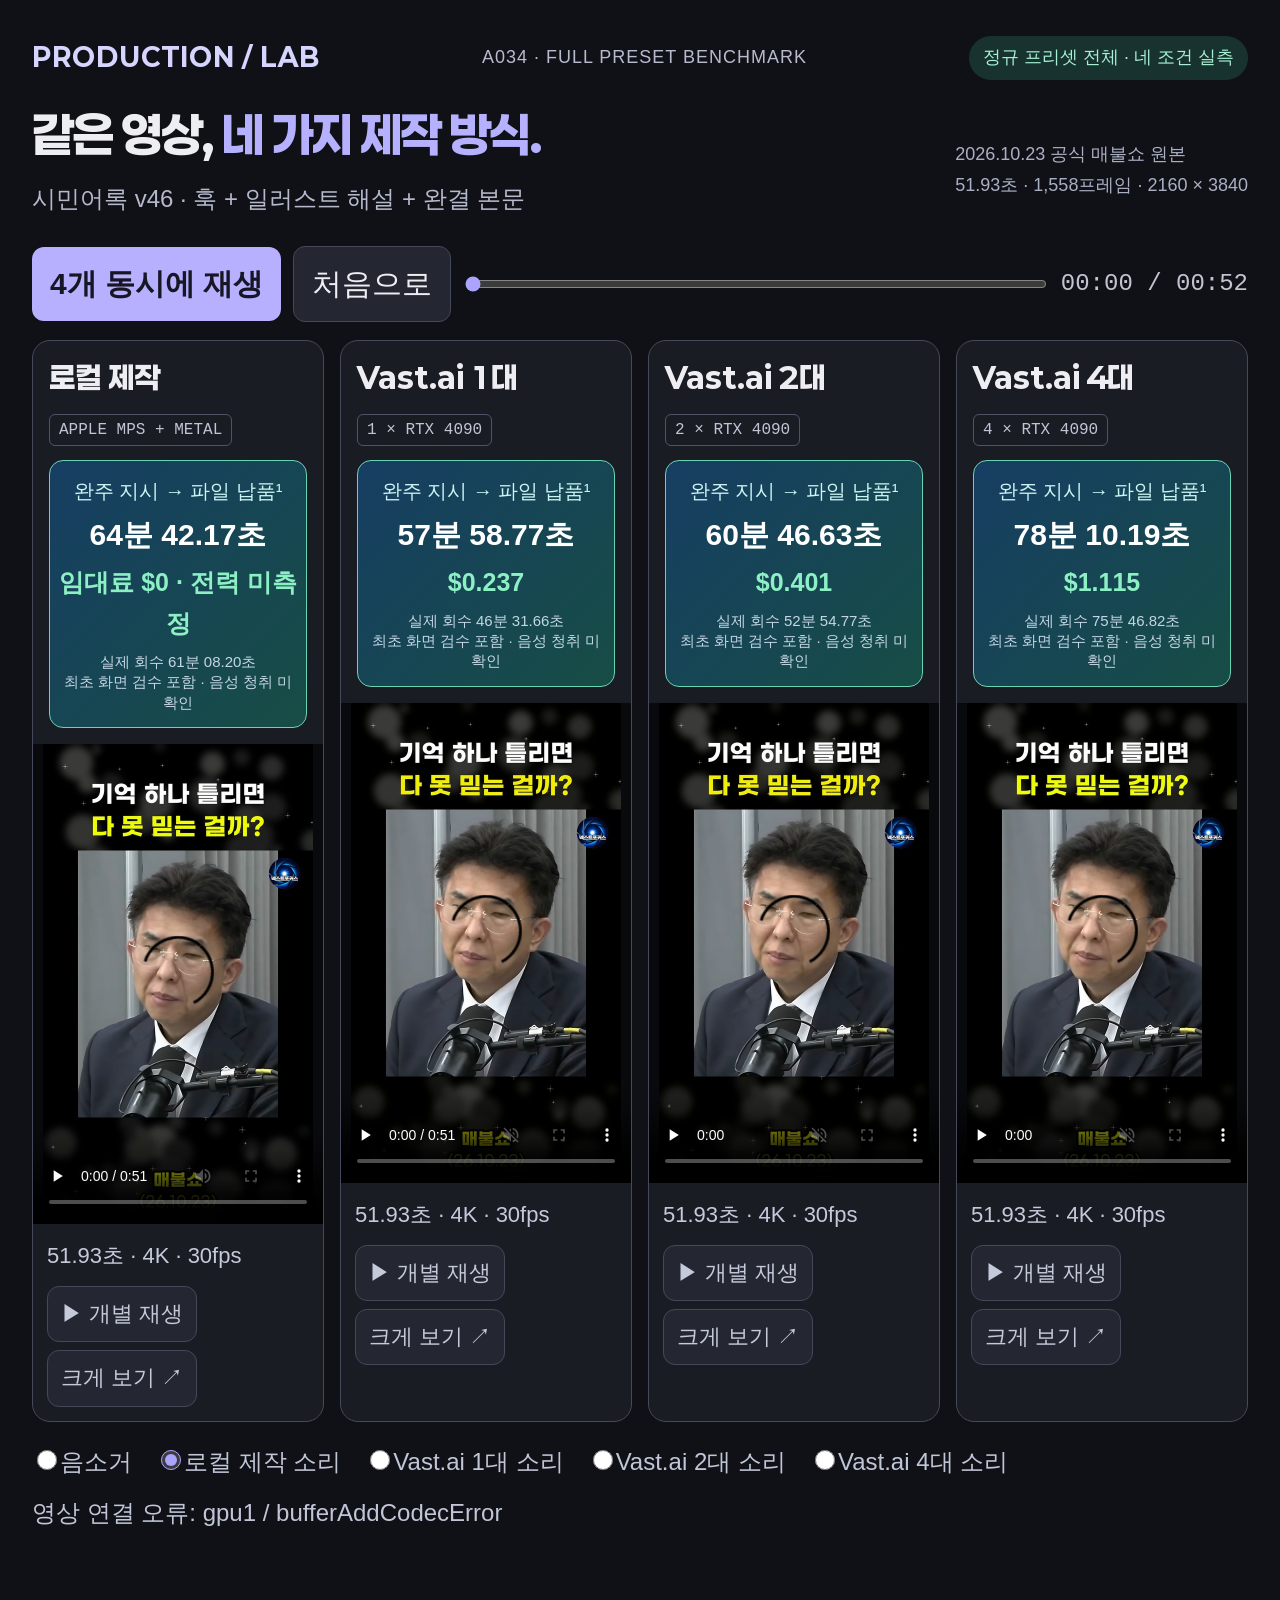
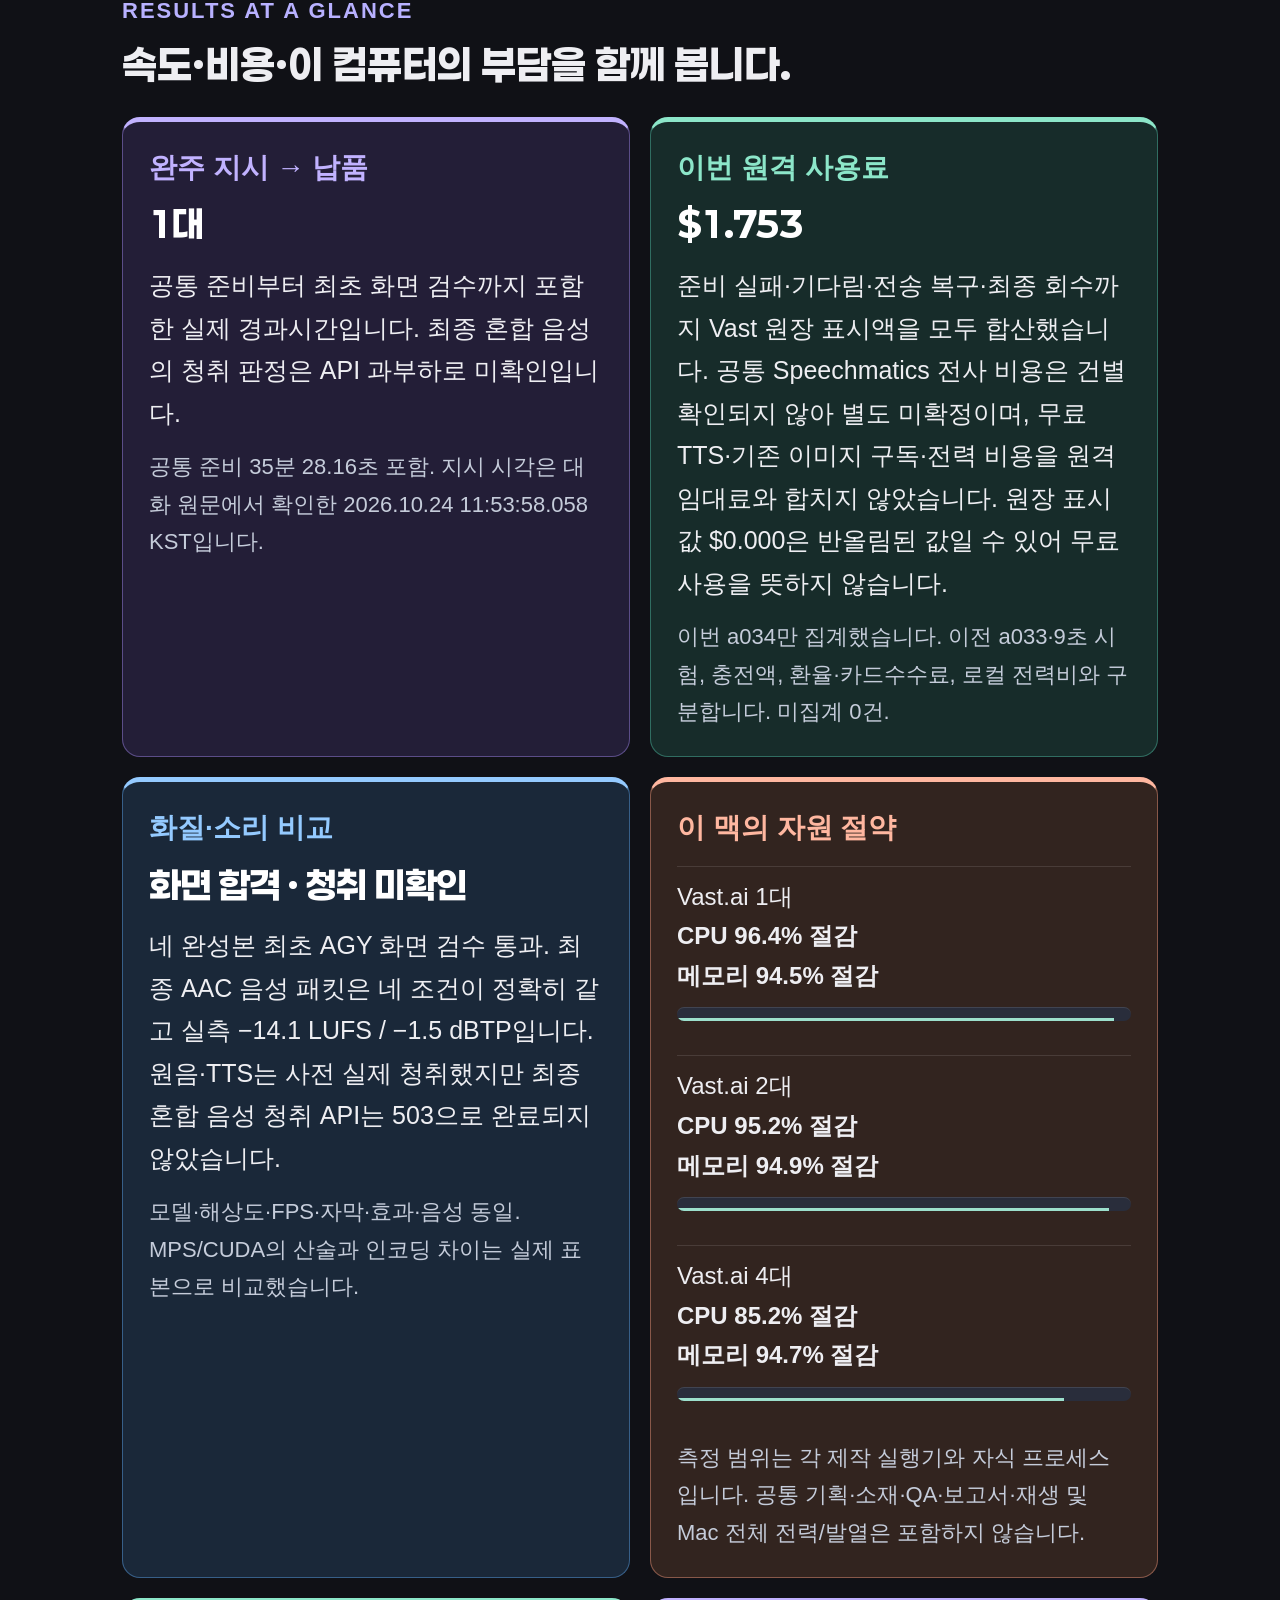
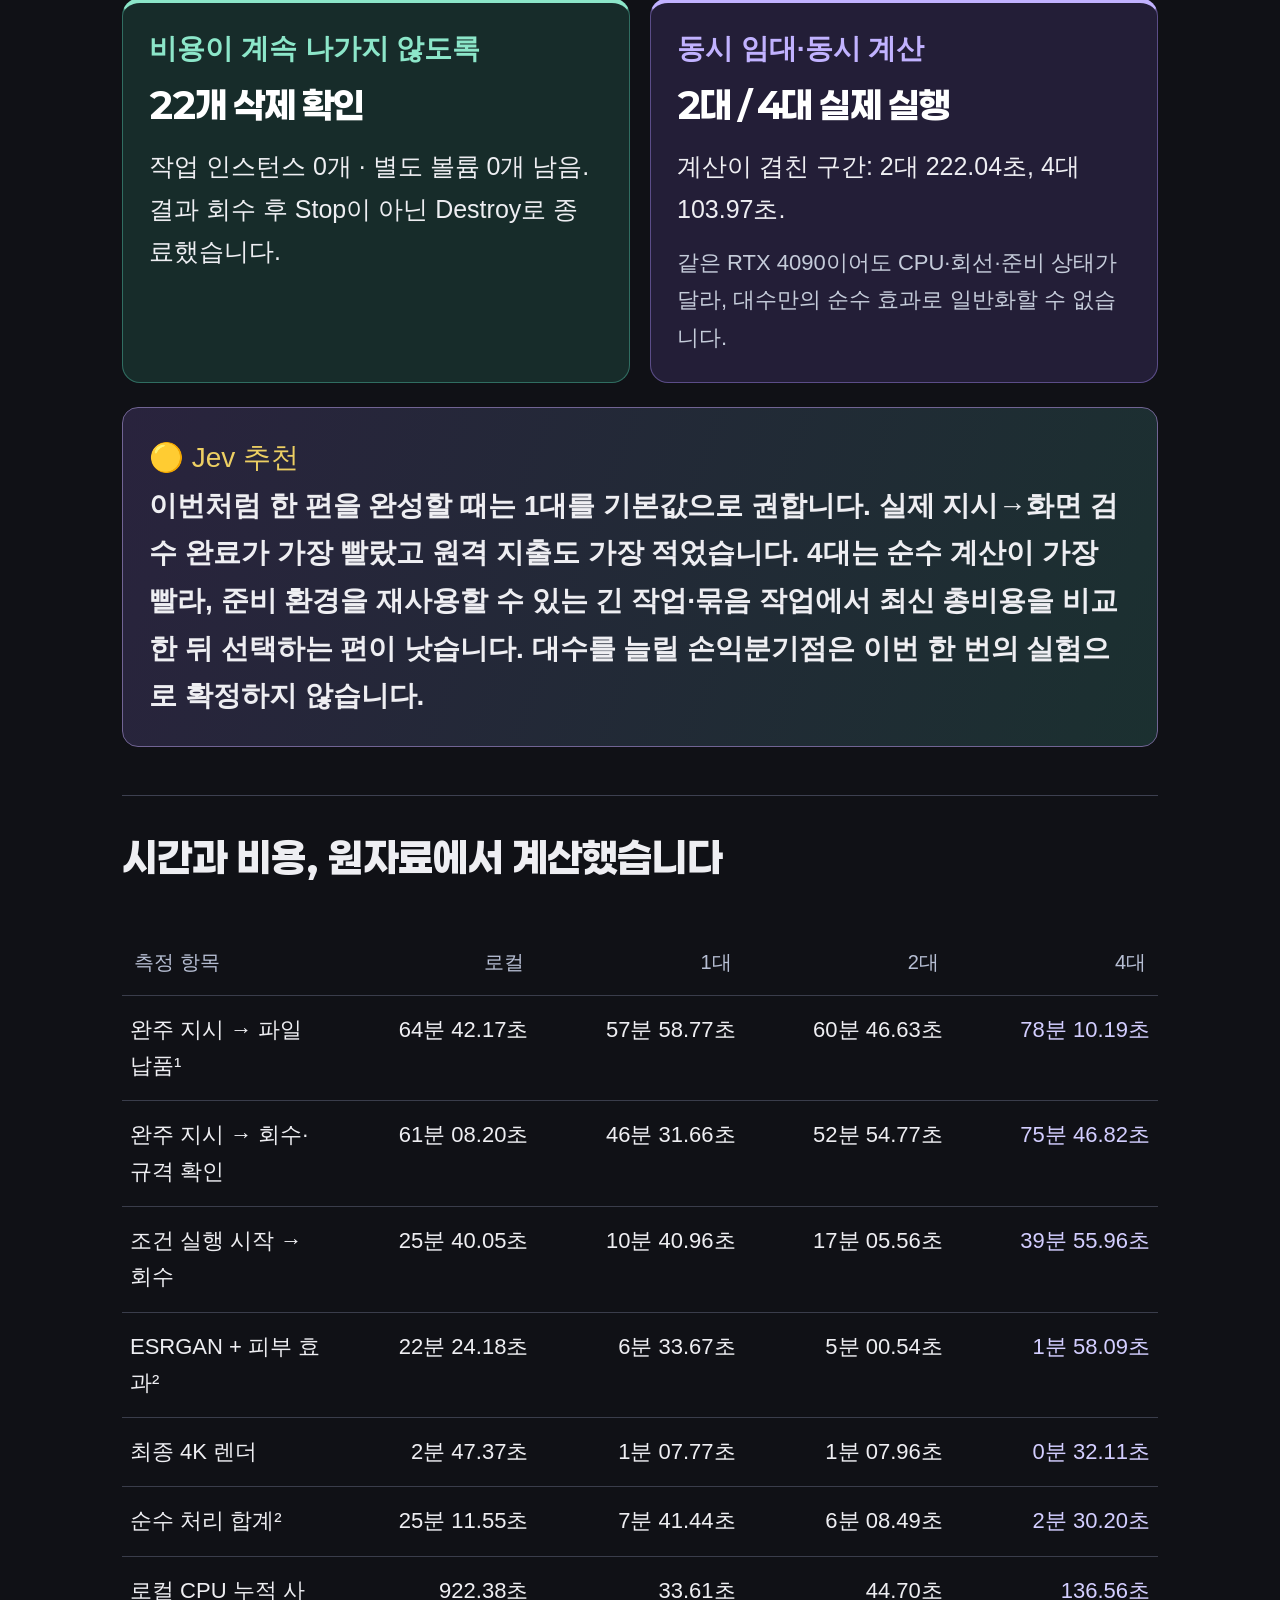
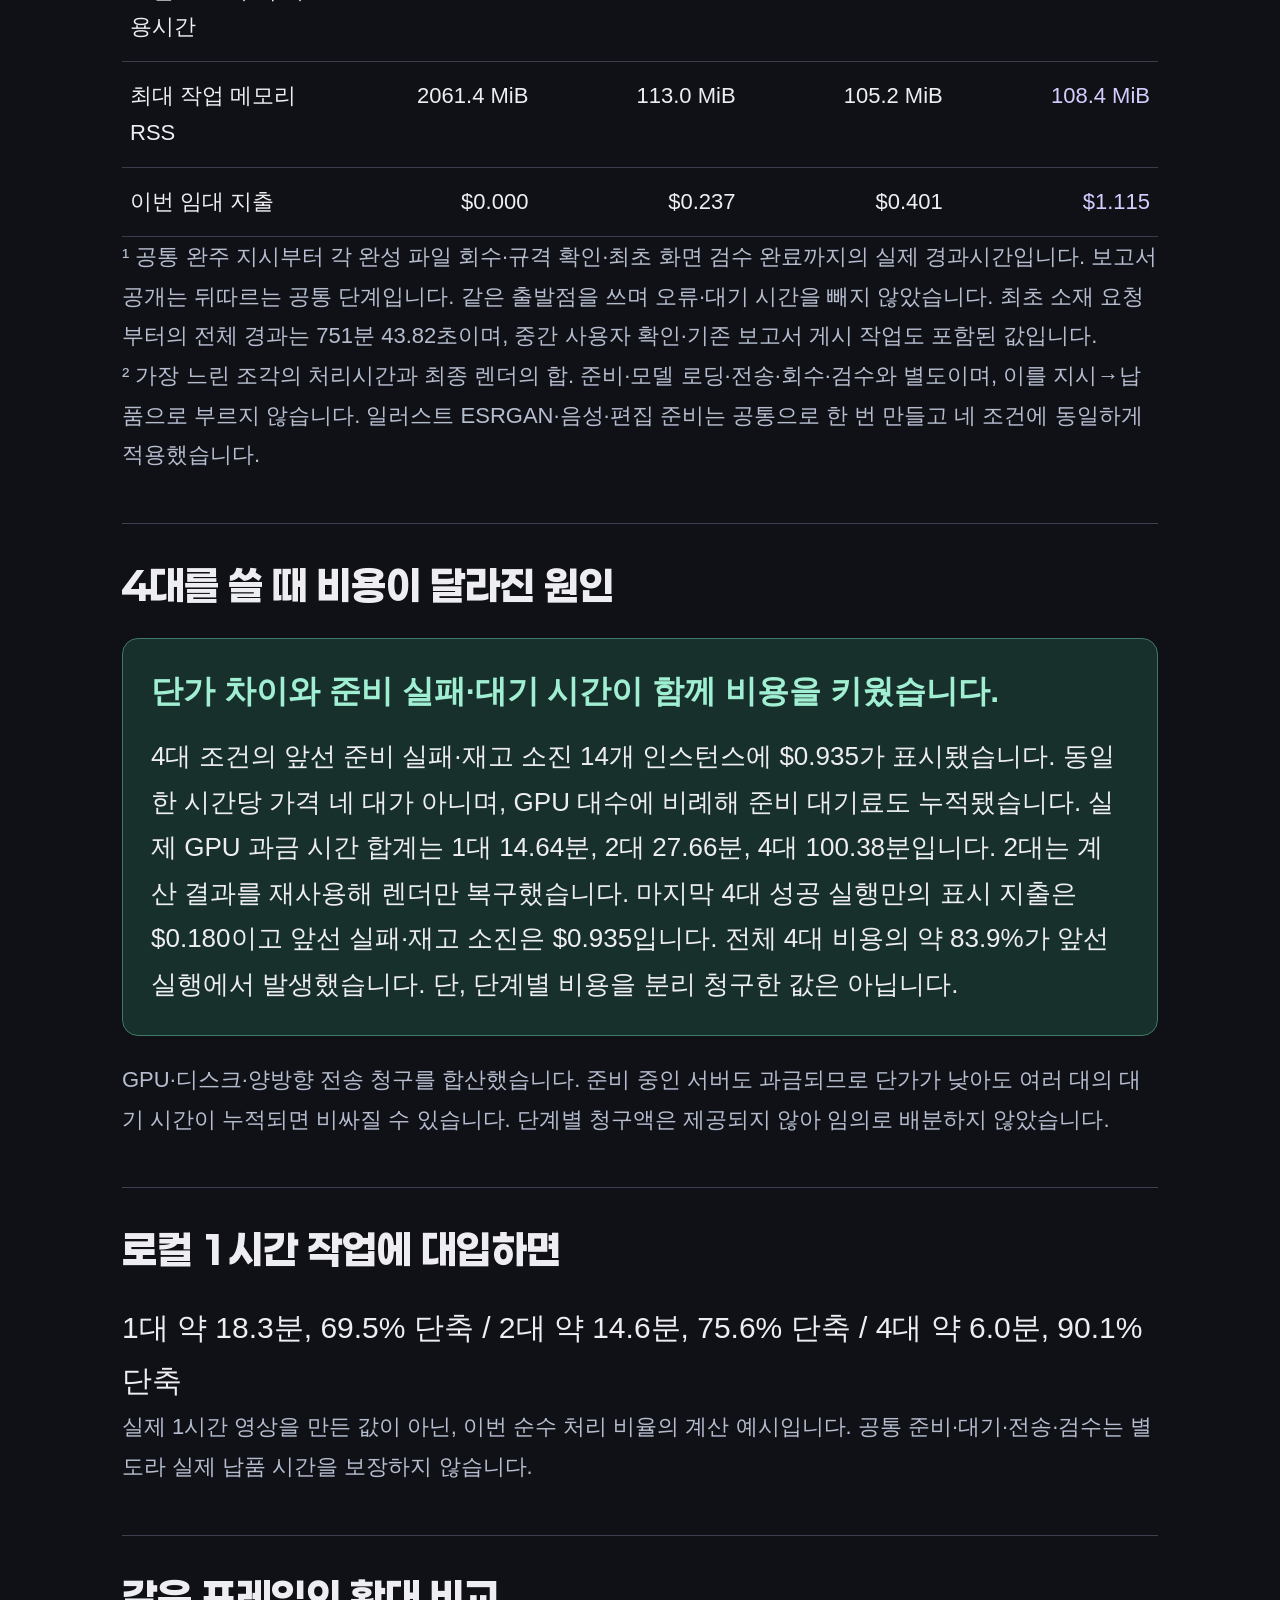
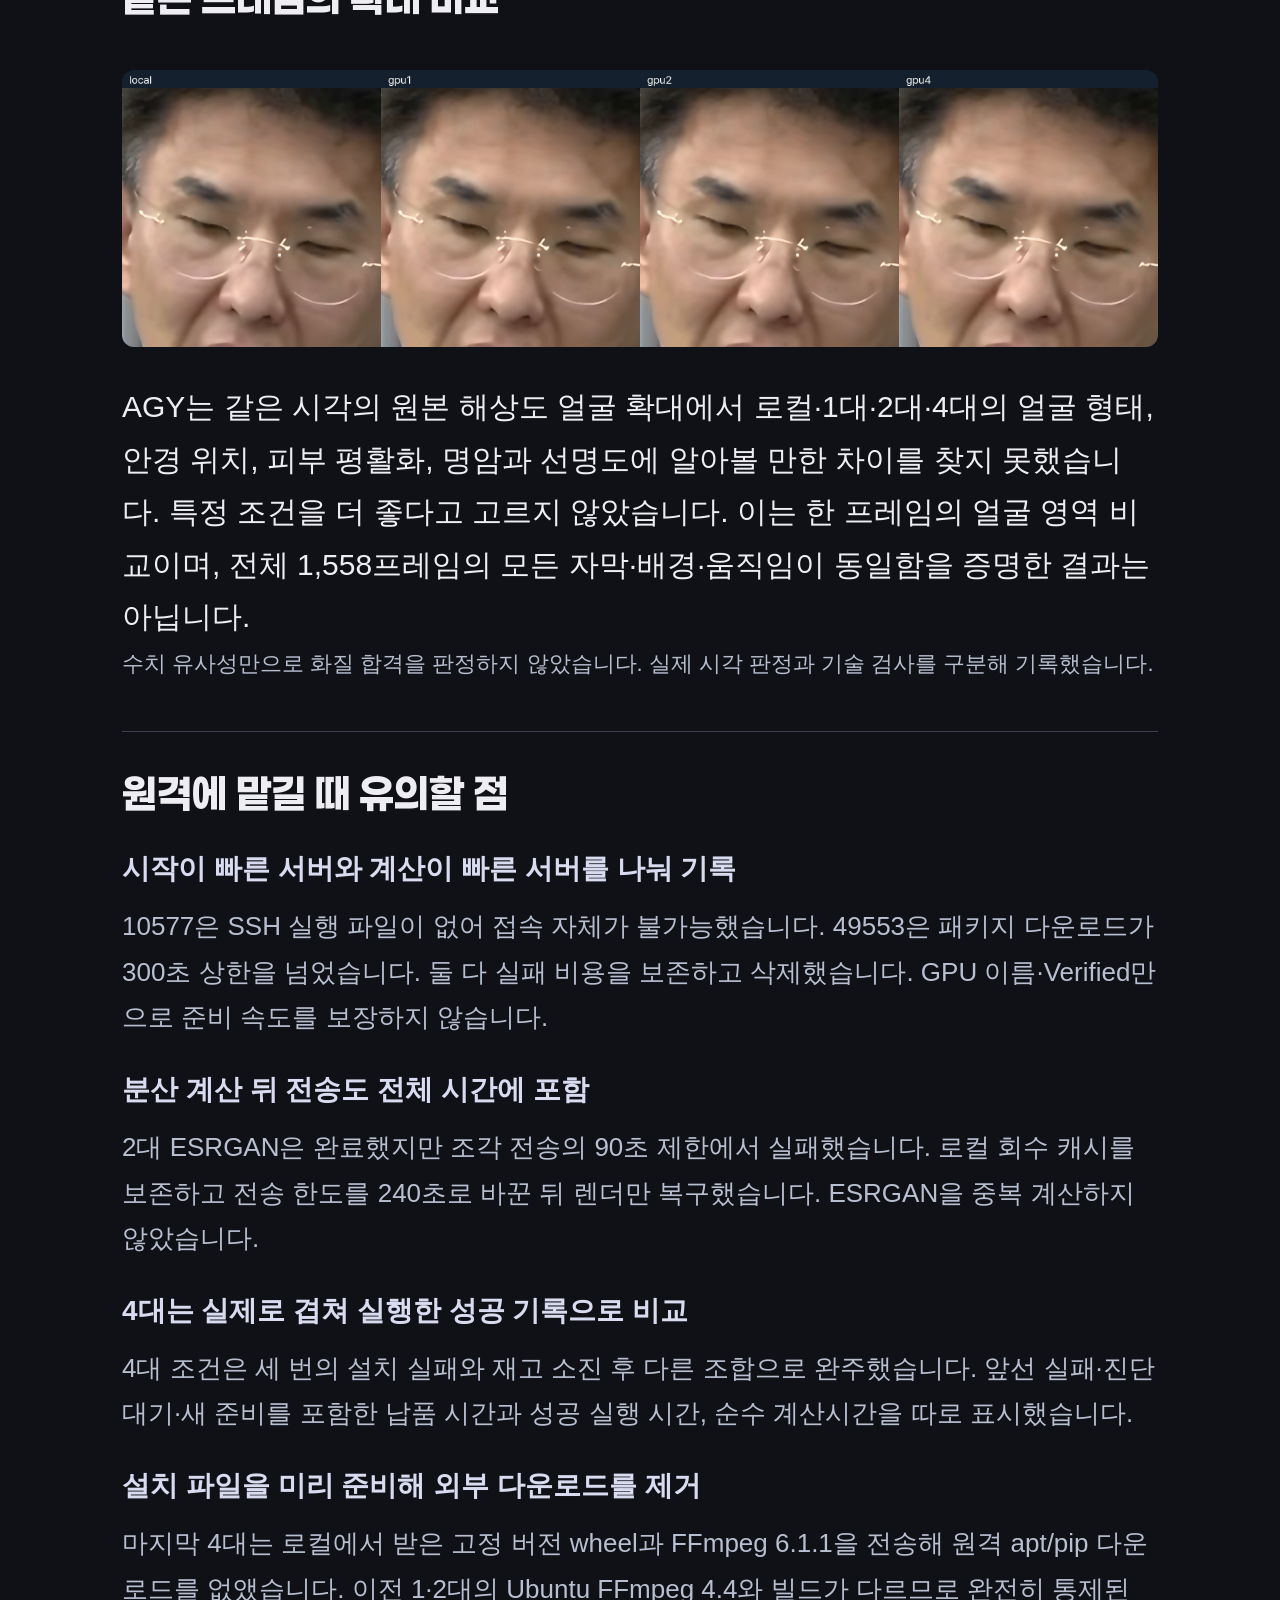
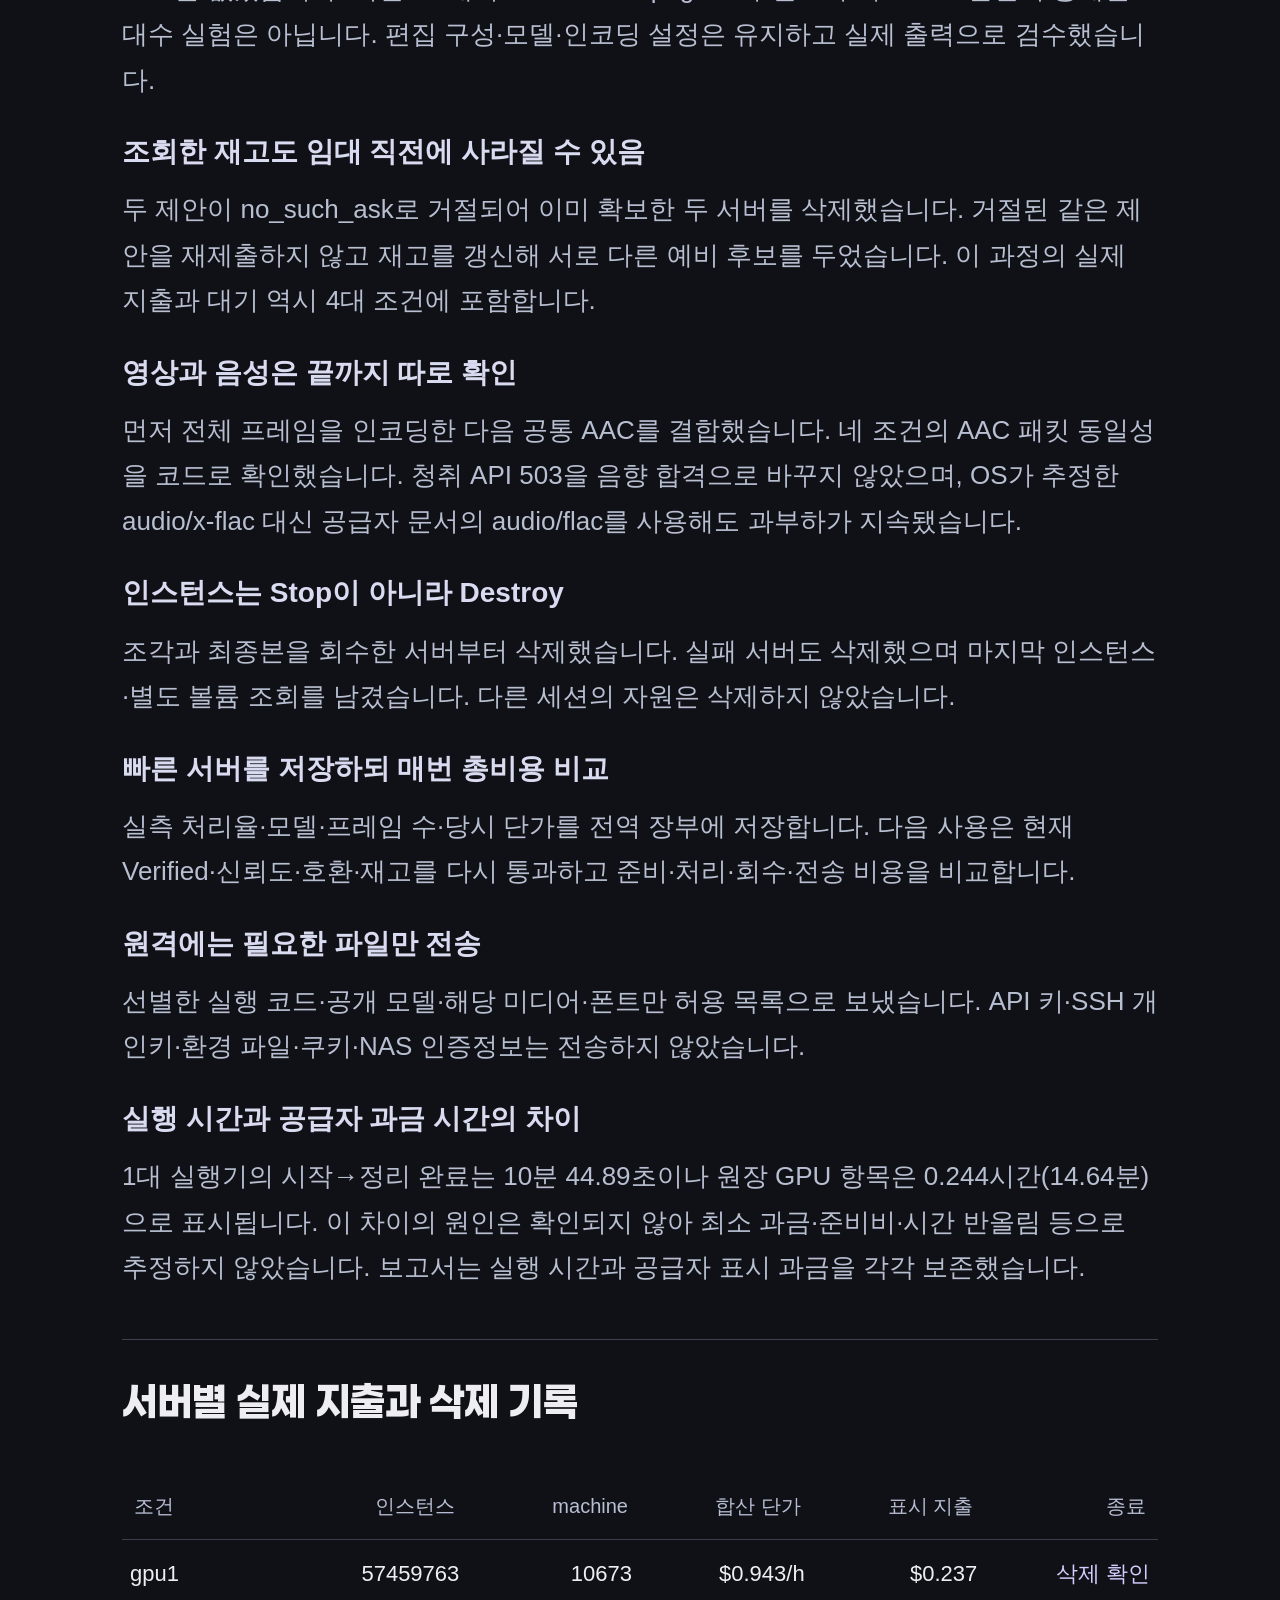
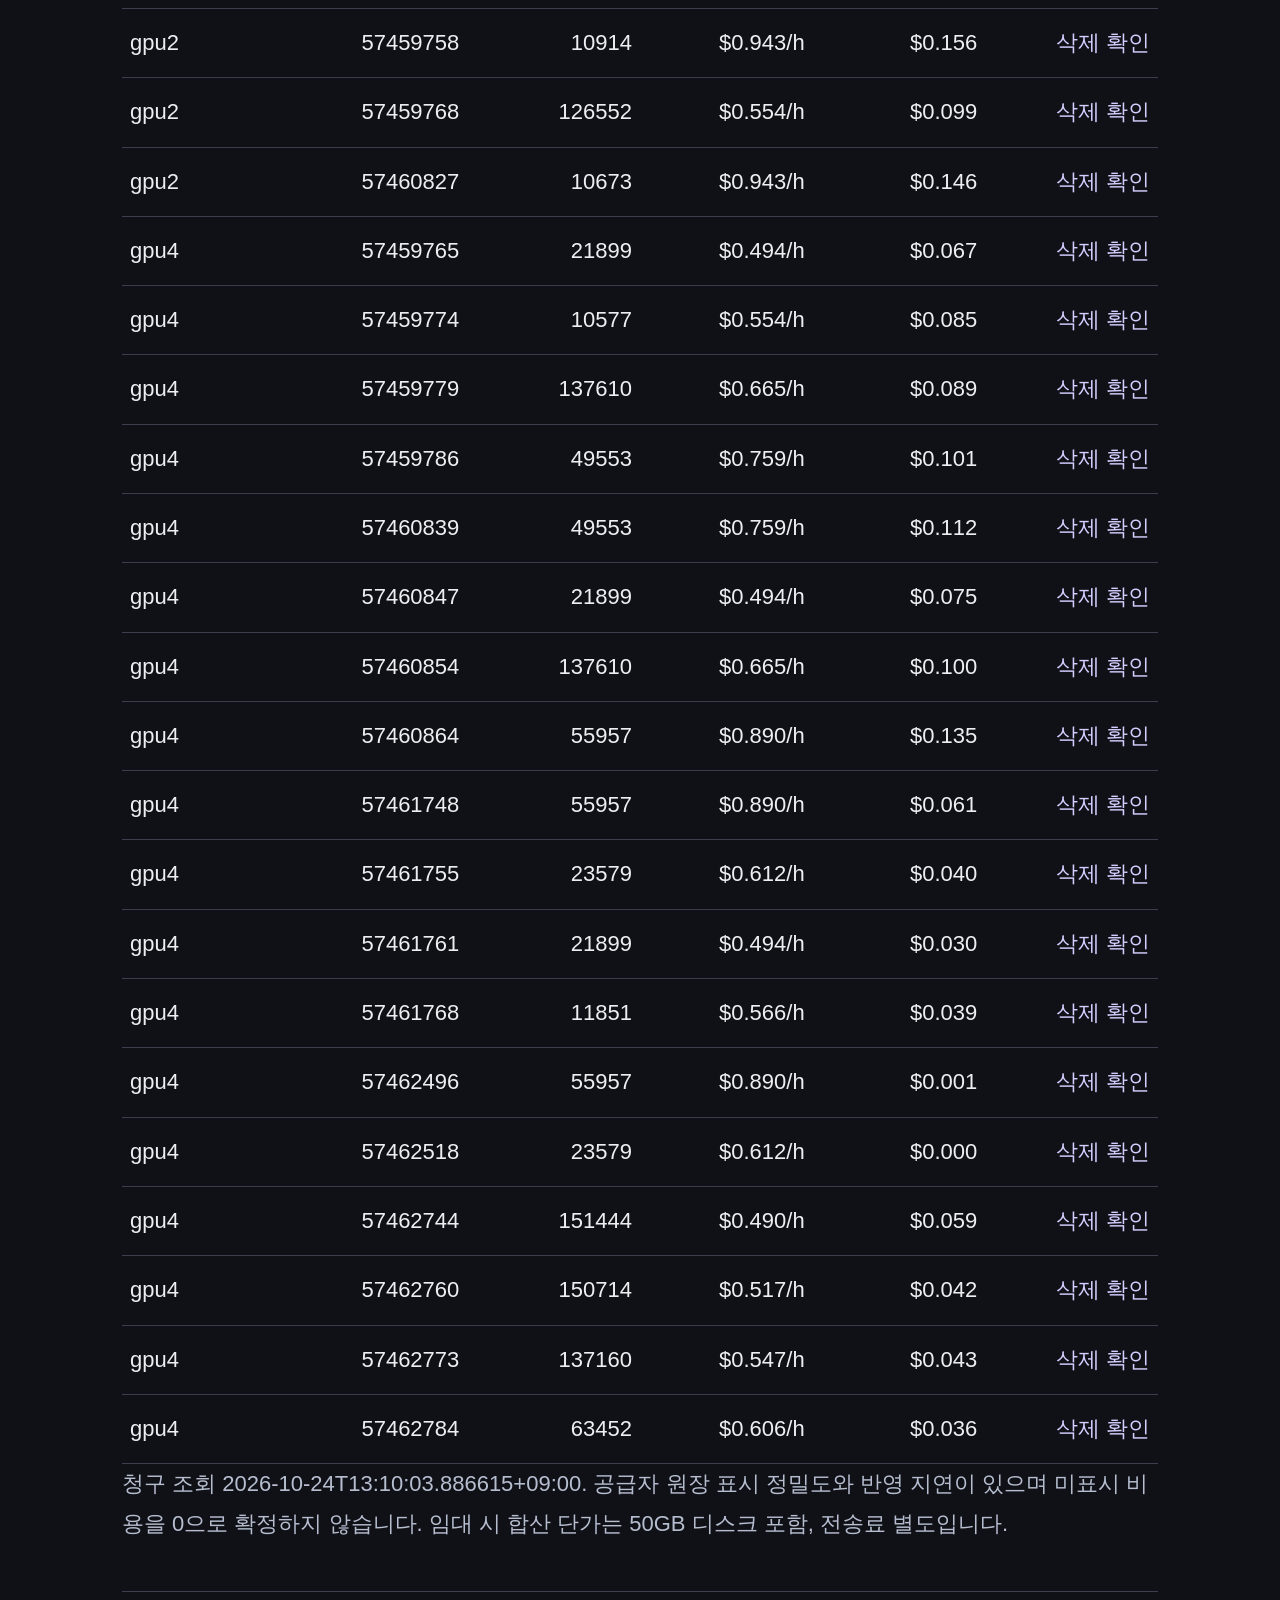
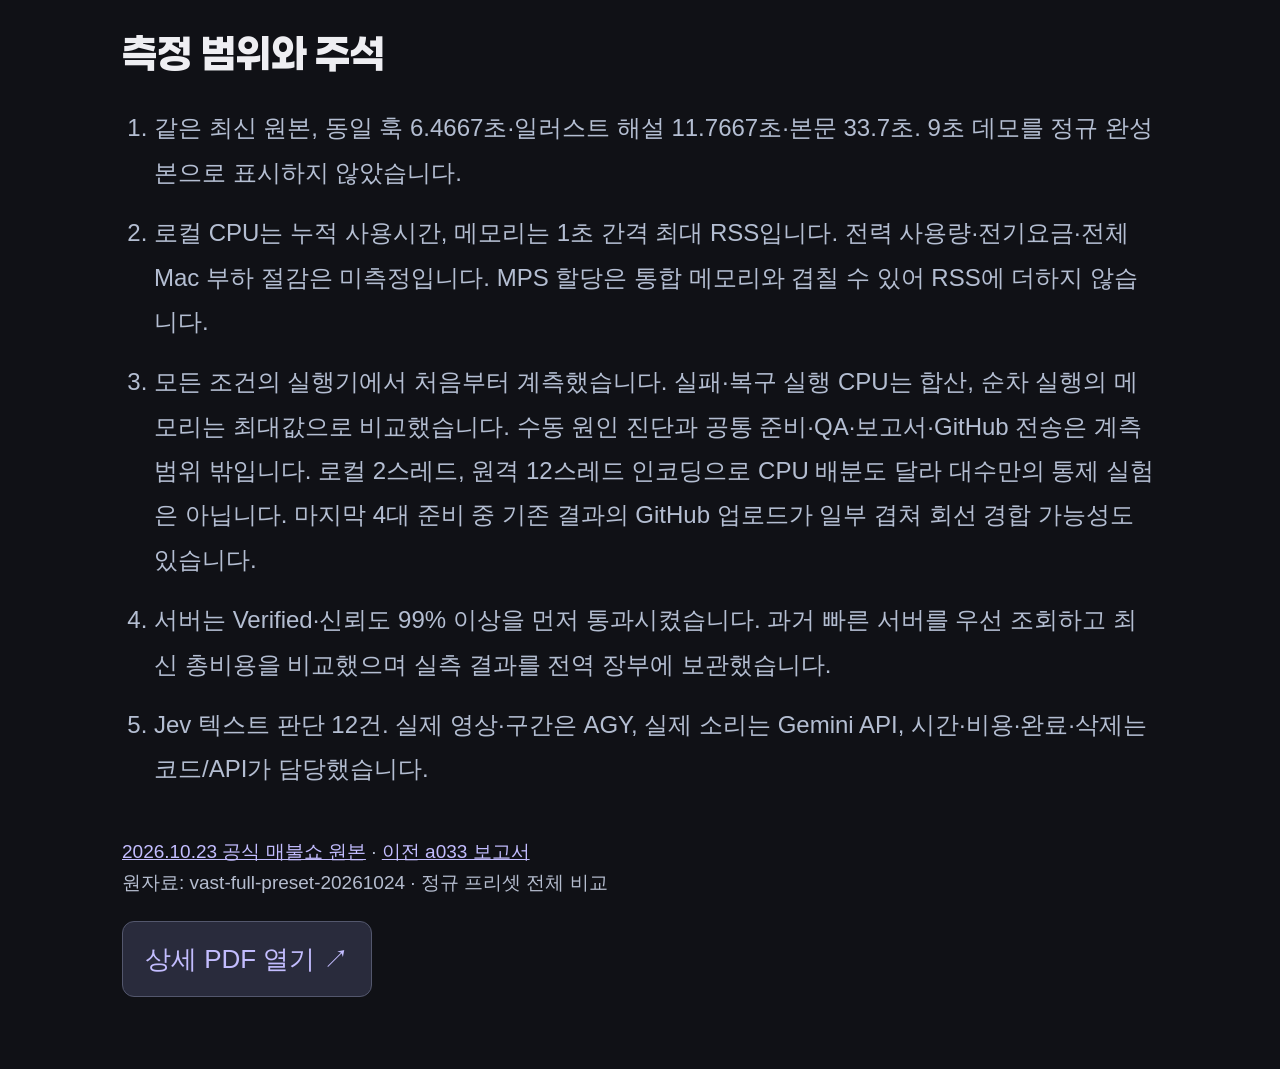
==== index.html @ cebfadb1 "Publish a034 full preset comparison and original media" ====
<!doctype html><html lang="ko"><head><meta name="robots" content="noindex,nofollow"><meta charset="utf-8"><meta name="viewport" content="width=device-width,initial-scale=1"><title>a034 정규 프리셋 · 로컬·1·2·4대 실측</title><style>@font-face{font-family:Paper;src:url('assets/Paperlogy.ttf')}
*{box-sizing:border-box}html{scroll-behavior:smooth}body{margin:0;background:#101116;color:#eeeef2;font-family:Arial,'Apple SD Gothic Neo',sans-serif;font-size:30px;line-height:1.65}button,a,input{touch-action:manipulation}a{color:#c3bdff}button{font:inherit;cursor:pointer;color:inherit;border:1px solid #454859;background:#242632;border-radius:12px;padding:12px 18px}button:hover{background:#36394b}button:focus-visible,a:focus-visible,input:focus-visible{outline:3px solid #b4adff;outline-offset:4px}.shell{max-width:1100px;margin:auto;padding:36px 32px 72px}.eyebrow{display:flex;flex-wrap:wrap;gap:14px 24px;justify-content:space-between;align-items:center;font-size:22px;letter-spacing:1px;color:#b7bbce}.brand{font-family:Paper;color:#d6d5ff;font-size:26px}.status{letter-spacing:0;background:#18332f;color:#a5efd2;padding:7px 14px;border-radius:99px}header{margin:34px 0 28px}h1{font-family:Paper;font-size:70px;letter-spacing:-2px;line-height:1.25;margin:0 0 20px}h1 span{color:#b5b1ff}p{margin:0;line-height:1.75}.muted{color:#b4b9cc}.header-side{font-size:24px;line-height:1.7;color:#aab0c4;margin-top:16px}.toolbar{display:flex;flex-wrap:wrap;gap:12px;align-items:center;margin:26px 0 18px}.primary{background:#b6b0ff;color:#171624;border:0;font-weight:bold}.primary:hover{background:#cec9ff}.toolbar .timeline{flex:1 1 200px;min-width:150px;accent-color:#aaa4ff}.time{font:24px monospace;color:#c2c5d1;white-space:nowrap}.video-grid{display:grid;grid-template-columns:repeat(2,minmax(0,1fr));gap:22px}.video-card{overflow:hidden;border:1px solid #46495a;border-radius:18px;background:#1a1c24;min-width:0}.video-card.best{border-color:#77bda4}.card-head{display:flex;flex-wrap:wrap;align-items:center;gap:8px;justify-content:space-between;padding:18px}.card-head h2{margin:0;font-family:Paper;font-size:34px;line-height:1.4}.chip{font:18px monospace;padding:6px 9px;border:1px solid #505368;border-radius:6px;color:#c0c5d6}.video-stage{background:#090a0e;display:flex;justify-content:center;position:relative;height:480px}.video-stage video{width:100%;height:100%;display:block;object-fit:contain}.card-foot{padding:16px 18px;display:flex;flex-wrap:wrap;gap:12px;align-items:center;justify-content:space-between;font-size:22px;color:#c5cada}.card-actions{display:flex;flex-wrap:wrap;gap:10px}.card-foot button{font-size:22px;padding:9px 13px}.play-one{background:#33304e;border-color:#746ca8}.note-bar{font-size:24px;color:#c0c6d8;padding:20px 0;display:grid;gap:12px}.legend{display:flex;flex-wrap:wrap;gap:12px 24px;font-size:24px;align-items:center}.legend label{cursor:pointer}.legend input{width:20px;height:20px;accent-color:#aaa4ff}.section{margin-top:48px;border-top:1px solid #3d4050;padding-top:34px}.section h2,.summary-title{font-family:Paper;font-size:40px;line-height:1.4;margin:0 0 24px}.mini{font-size:22px;color:#b5bdcf;line-height:1.8}.qualityline{font-size:26px;line-height:1.8;padding:16px 0}.facts{display:grid;gap:26px}.fact h3{font-size:28px;margin:0 0 12px;color:#d9dcf0}.fact p{font-size:26px;color:#b7bfd1}.fact strong{color:#f3f4fa}.data-wrap{overflow:auto;max-width:100%}.data-table{width:100%;border-collapse:collapse;font-size:26px;margin-top:20px;table-layout:fixed}.data-table td,.data-table th{padding:16px 12px;border-bottom:1px solid #3a3d4b;text-align:right;overflow-wrap:anywhere;vertical-align:top}.data-table td:first-child,.data-table th:first-child{text-align:left}.data-table th{color:#b7bfd4;font-size:22px;font-weight:normal}.data-table td:last-child{color:#d3ceff}.error-table td{text-align:left!important;color:#c9d0df!important;line-height:1.8}.error-table th:first-child{width:19%}.error-table td:first-child{color:#f0f1fa!important}.callout{margin-top:24px;padding:22px 26px;border-left:5px solid #aaa3ff;background:#242435;border-radius:0 12px 12px 0;font-size:26px;color:#d0d4e4}.jev{color:#edcf63}.footnotes{padding-left:32px;color:#b4bed2;font-size:24px;line-height:1.85}.footnotes li{margin:16px 0}.footer{display:flex;flex-direction:column;gap:22px;margin-top:44px;font-size:22px;color:#b1bacd;overflow-wrap:anywhere}.pdf{font-size:26px;text-decoration:none;background:#292b3c;border:1px solid #53576d;padding:16px 22px;border-radius:12px;align-self:flex-start}.bar-row{display:grid;grid-template-columns:100px 1fr 110px;gap:18px;align-items:center;margin:24px 0;font-size:26px}.bar{height:18px;border-radius:9px;background:#636880}.bar.gpu1{background:#929ee9}.bar.gpu2{background:#b6a7f4}.bar.gpu4{background:#8de0c0}.chart{padding:8px 0 16px}.summary{margin:40px 0 0}.summary-kicker{color:#b8b1ff;font-size:22px;font-weight:bold;letter-spacing:2px;margin-bottom:8px}.summary-grid{display:grid;grid-template-columns:repeat(2,minmax(0,1fr));gap:20px}.summary-card{border:1px solid var(--edge);border-top:5px solid var(--accent);background:var(--surface);border-radius:18px;padding:26px;min-width:0}.summary-card.speed{--accent:#c1b2ff;--edge:#5b4d88;--surface:#231e37}.summary-card.cost{--accent:#8ce6c9;--edge:#306d61;--surface:#172c2a}.summary-card.quality{--accent:#94caff;--edge:#375f88;--surface:#1a2839}.summary-card.resource{--accent:#ffb7a0;--edge:#885849;--surface:#32241f}.summary-card.cleanup{--accent:#8ce6c9;--edge:#306d61;--surface:#172c2a}.summary-card.total{--accent:#c1b2ff;--edge:#5b4d88;--surface:#231e37}.summary-card h3{font-size:28px;color:var(--accent);margin:0 0 14px;line-height:1.4}.summary-value{font-family:Paper;font-size:44px;line-height:1.3;color:#fff;margin-bottom:16px;letter-spacing:-1px}.summary-card p{font-size:26px;line-height:1.7}.summary-card .detail{font-size:22px;color:#c5ccda;margin-top:14px}.summary-list{display:grid;gap:10px;margin-top:18px;font-size:24px}.summary-list div{display:flex;justify-content:space-between;gap:12px;border-top:1px solid #ffffff1c;padding-top:10px}.summary-list b{white-space:nowrap}.quick-recommendation{background:linear-gradient(110deg,#29233d,#1b3030);border:1px solid #716494;border-radius:16px;padding:26px;margin:24px 0;font-size:28px;line-height:1.7}.quick-recommendation .mini{display:block;margin-top:10px}
@media(max-width:760px){.shell{padding:24px 20px 48px}h1{font-size:54px}.video-grid,.summary-grid{grid-template-columns:1fr}.card-head h2{font-size:30px}.video-stage{height:min(72vh,600px)}.card-foot{font-size:22px}.toolbar{gap:10px}.toolbar .timeline{flex-basis:55%}.data-table{font-size:24px;min-width:720px}.data-wrap{margin:0 -4px}.eyebrow{font-size:20px}.brand{font-size:24px}.header-side{font-size:22px}.summary-card{padding:24px}.summary-value{font-size:44px}.bar-row{grid-template-columns:80px 1fr 100px;font-size:24px;gap:10px}.legend{font-size:22px}.footer{font-size:22px}.summary-title,.section h2{font-size:38px}}

/* User correction: all four videos across; only the report is narrow. */
.shell{max-width:1680px}.report-body{max-width:1036px;margin:0 auto}.video-grid{grid-template-columns:repeat(4,minmax(0,1fr));gap:16px}.video-stage{height:auto;aspect-ratio:9/16}.card-head{padding:16px}.card-head h2{font-size:34px}.card-foot{padding:14px;display:grid}.card-actions{gap:8px}.card-foot button{font-size:22px}.cost-answer{padding:28px;background:#18302b;border:1px solid #3e7a67;border-radius:16px;margin-bottom:24px}.cost-answer>b{font-size:32px;color:#a1efd2;line-height:1.5}.cost-answer p{font-size:26px;margin-top:18px}.cost-delta{border-left:5px solid #beadff;background:#262039;padding:24px;margin:26px 0;font-size:28px}.cost-delta b{color:#d5c7ff;font-size:40px;white-space:nowrap}.cost-delta span{display:block;font-size:22px;color:#c6bfd9;margin-top:8px}@media(max-width:1000px){.video-grid{grid-template-columns:repeat(4,minmax(230px,1fr));overflow-x:auto}.card-head h2{font-size:30px}.video-stage{height:auto}.shell{padding-left:20px;padding-right:20px}}

.video-grid .card-head{min-height:124px;align-content:center}

.completion-highlight{display:grid;gap:8px;margin-top:18px;padding:18px 14px;background:linear-gradient(135deg,#163e63,#174d45);border:1px solid #69d4b4;border-radius:14px;text-align:center}.completion-highlight span{font-size:20px;color:#ccf4f2}.completion-highlight strong{font-size:32px;line-height:1.25;color:white;font-variant-numeric:tabular-nums;white-space:nowrap}.completion-highlight b{font-size:23px;color:#8df0c5}.completion-highlight small{font-size:16px;line-height:1.35;color:#c4d6e4}.card-head{min-height:300px}

header{display:flex;justify-content:space-between;gap:24px;align-items:center;margin:24px 0}header h1{font-size:48px;line-height:1.3;margin-bottom:12px}.eyebrow,.header-side{font-size:18px}.muted{font-size:24px}.video-grid .card-head{display:block;min-height:310px}.card-head h2{font-size:30px}.chip{display:inline-block;font-size:16px;margin-top:8px}.completion-highlight{margin-top:12px;padding:14px 8px}.completion-highlight strong{font-size:30px}.completion-highlight b{font-size:25px}.completion-highlight small{font-size:15px}.video-stage{height:480px;aspect-ratio:auto}.summary-value{font-size:36px}.summary-card p{font-size:25px}.summary-list div{display:block}.summary-list b{white-space:normal;display:block}.data-table{font-size:22px}.data-table th{font-size:20px}.data-table td{padding:16px 8px}.source-line{font-size:19px;color:#b5bdcf}.metric-bar{background:#292d3b;border-radius:10px;overflow:hidden;height:14px;margin:12px 0 24px}.metric-bar span{display:block;height:100%;background:#9cdfcc}.quality-img{width:100%;height:auto;border-radius:12px;margin:20px 0}@media(max-width:1000px){header{display:block}header h1{font-size:40px}.video-grid{grid-template-columns:repeat(4,minmax(255px,1fr))}.video-stage{height:440px}.data-table{min-width:850px}.summary-grid{grid-template-columns:1fr}}</style></head><body><main class="shell"><div class="eyebrow"><span class="brand">PRODUCTION / LAB</span><span>A034 · FULL PRESET BENCHMARK</span><span class="status">정규 프리셋 전체 · 네 조건 실측</span></div><header><div><h1>같은 영상, <span>네 가지 제작 방식.</span></h1><p class="muted">시민어록 v46 · 훅 + 일러스트 해설 + 완결 본문</p></div><div class="header-side">2026.10.23 공식 매불쇼 원본<br>51.93초 · 1,558프레임 · 2160 × 3840</div></header>
<div class="toolbar"><button class="primary" id="play">4개 동시에 재생</button><button id="restart">처음으로</button><input class="timeline" id="seek" type="range" min="0" max="51.933333" step="0.033333" value="0" aria-label="전체 재생 위치"><span class="time" id="clock">00:00 / 00:52</span></div><div class="video-grid"><article class="video-card"><div class="card-head"><h2>로컬 제작</h2><span class="chip">APPLE MPS + METAL</span><div class="completion-highlight"><span>완주 지시 → 파일 납품¹</span><strong>64분 42.17초</strong><b>임대료 $0 · 전력 미측정</b><small>실제 회수 61분 08.20초<br>최초 화면 검수 포함 · 음성 청취 미확인</small></div></div><div class="video-stage"><video id="local" data-hls="assets/local/index.m3u8" poster="assets/local.jpg" preload="metadata" playsinline controls ></video></div><div class="card-foot"><span>51.93초 · 4K · 30fps</span><div class="card-actions"><button data-play="local">▶ 개별 재생</button><button data-full="local">크게 보기 ↗</button></div></div></article><article class="video-card"><div class="card-head"><h2>Vast.ai 1대</h2><span class="chip">1 × RTX 4090</span><div class="completion-highlight"><span>완주 지시 → 파일 납품¹</span><strong>57분 58.77초</strong><b>$0.237</b><small>실제 회수 46분 31.66초<br>최초 화면 검수 포함 · 음성 청취 미확인</small></div></div><div class="video-stage"><video id="gpu1" data-hls="assets/gpu1/index.m3u8" poster="assets/gpu1.jpg" preload="metadata" playsinline controls muted></video></div><div class="card-foot"><span>51.93초 · 4K · 30fps</span><div class="card-actions"><button data-play="gpu1">▶ 개별 재생</button><button data-full="gpu1">크게 보기 ↗</button></div></div></article><article class="video-card"><div class="card-head"><h2>Vast.ai 2대</h2><span class="chip">2 × RTX 4090</span><div class="completion-highlight"><span>완주 지시 → 파일 납품¹</span><strong>60분 46.63초</strong><b>$0.401</b><small>실제 회수 52분 54.77초<br>최초 화면 검수 포함 · 음성 청취 미확인</small></div></div><div class="video-stage"><video id="gpu2" data-hls="https://daejang324-boop.github.io/a034-full-preset-media/assets/gpu2/index.m3u8" poster="assets/gpu2.jpg" preload="metadata" playsinline controls muted></video></div><div class="card-foot"><span>51.93초 · 4K · 30fps</span><div class="card-actions"><button data-play="gpu2">▶ 개별 재생</button><button data-full="gpu2">크게 보기 ↗</button></div></div></article><article class="video-card"><div class="card-head"><h2>Vast.ai 4대</h2><span class="chip">4 × RTX 4090</span><div class="completion-highlight"><span>완주 지시 → 파일 납품¹</span><strong>78분 10.19초</strong><b>$1.115</b><small>실제 회수 75분 46.82초<br>최초 화면 검수 포함 · 음성 청취 미확인</small></div></div><div class="video-stage"><video id="gpu4" data-hls="https://daejang324-boop.github.io/a034-full-preset-media/assets/gpu4/index.m3u8" poster="assets/gpu4.jpg" preload="metadata" playsinline controls muted></video></div><div class="card-foot"><span>51.93초 · 4K · 30fps</span><div class="card-actions"><button data-play="gpu4">▶ 개별 재생</button><button data-full="gpu4">크게 보기 ↗</button></div></div></article></div><div class="note-bar"><div class="legend"><label><input type="radio" name="audio" value="none">음소거</label><label><input type="radio" name="audio" value="local" checked>로컬 제작 소리</label><label><input type="radio" name="audio" value="gpu1" >Vast.ai 1대 소리</label><label><input type="radio" name="audio" value="gpu2" >Vast.ai 2대 소리</label><label><input type="radio" name="audio" value="gpu4" >Vast.ai 4대 소리</label></div><span id="sync">전체 재생 · 선택한 한 영상의 소리</span></div>
<div class="report-body"><section class="summary"><div class="summary-kicker">RESULTS AT A GLANCE</div><h2 class="summary-title">속도·비용·이 컴퓨터의 부담을 함께 봅니다.</h2><div class="summary-grid"><article class="summary-card speed"><h3>완주 지시 → 납품</h3><div class="summary-value">1대</div><p>공통 준비부터 최초 화면 검수까지 포함한 실제 경과시간입니다. 최종 혼합 음성의 청취 판정은 API 과부하로 미확인입니다.</p><p class="detail">공통 준비 35분 28.16초 포함. 지시 시각은 대화 원문에서 확인한 2026.10.24 11:53:58.058 KST입니다.</p></article><article class="summary-card cost"><h3>이번 원격 사용료</h3><div class="summary-value">$1.753</div><p>준비 실패·기다림·전송 복구·최종 회수까지 Vast 원장 표시액을 모두 합산했습니다. 공통 Speechmatics 전사 비용은 건별 확인되지 않아 별도 미확정이며, 무료 TTS·기존 이미지 구독·전력 비용을 원격 임대료와 합치지 않았습니다. 원장 표시값 $0.000은 반올림된 값일 수 있어 무료 사용을 뜻하지 않습니다.</p><p class="detail">이번 a034만 집계했습니다. 이전 a033·9초 시험, 충전액, 환율·카드수수료, 로컬 전력비와 구분합니다. 미집계 0건.</p></article><article class="summary-card quality"><h3>화질·소리 비교</h3><div class="summary-value">화면 합격 · 청취 미확인</div><p>네 완성본 최초 AGY 화면 검수 통과. 최종 AAC 음성 패킷은 네 조건이 정확히 같고 실측 −14.1 LUFS / −1.5 dBTP입니다. 원음·TTS는 사전 실제 청취했지만 최종 혼합 음성 청취 API는 503으로 완료되지 않았습니다.</p><p class="detail">모델·해상도·FPS·자막·효과·음성 동일. MPS/CUDA의 산술과 인코딩 차이는 실제 표본으로 비교했습니다.</p></article><article class="summary-card resource"><h3>이 맥의 자원 절약</h3><div class="summary-list"><div><span>Vast.ai 1대</span><b>CPU 96.4% 절감<br>메모리 94.5% 절감</b><div class="metric-bar"><span style="width:96.36%"></span></div></div><div><span>Vast.ai 2대</span><b>CPU 95.2% 절감<br>메모리 94.9% 절감</b><div class="metric-bar"><span style="width:95.15%"></span></div></div><div><span>Vast.ai 4대</span><b>CPU 85.2% 절감<br>메모리 94.7% 절감</b><div class="metric-bar"><span style="width:85.19%"></span></div></div></div><p class="detail">측정 범위는 각 제작 실행기와 자식 프로세스입니다. 공통 기획·소재·QA·보고서·재생 및 Mac 전체 전력/발열은 포함하지 않습니다.</p></article><article class="summary-card cleanup"><h3>비용이 계속 나가지 않도록</h3><div class="summary-value">22개 삭제 확인</div><p>작업 인스턴스 0개 · 별도 볼륨 0개 남음. 결과 회수 후 Stop이 아닌 Destroy로 종료했습니다.</p></article><article class="summary-card total"><h3>동시 임대·동시 계산</h3><div class="summary-value">2대 / 4대 실제 실행</div><p>계산이 겹친 구간: 2대 222.04초, 4대 103.97초.</p><p class="detail">같은 RTX 4090이어도 CPU·회선·준비 상태가 달라, 대수만의 순수 효과로 일반화할 수 없습니다.</p></article></div><div class="quick-recommendation"><span class="jev">🟡 Jev 추천</span><br><b>이번처럼 한 편을 완성할 때는 1대를 기본값으로 권합니다. 실제 지시→화면 검수 완료가 가장 빨랐고 원격 지출도 가장 적었습니다. 4대는 순수 계산이 가장 빨라, 준비 환경을 재사용할 수 있는 긴 작업·묶음 작업에서 최신 총비용을 비교한 뒤 선택하는 편이 낫습니다. 대수를 늘릴 손익분기점은 이번 한 번의 실험으로 확정하지 않습니다.</b></div></section>
<section class="section"><h2>시간과 비용, 원자료에서 계산했습니다</h2><div class="data-wrap"><table class="data-table"><thead><tr><th>측정 항목</th><th>로컬</th><th>1대</th><th>2대</th><th>4대</th></tr></thead><tbody><tr><td>완주 지시 → 파일 납품¹</td><td>64분 42.17초</td><td>57분 58.77초</td><td>60분 46.63초</td><td>78분 10.19초</td></tr><tr><td>완주 지시 → 회수·규격 확인</td><td>61분 08.20초</td><td>46분 31.66초</td><td>52분 54.77초</td><td>75분 46.82초</td></tr><tr><td>조건 실행 시작 → 회수</td><td>25분 40.05초</td><td>10분 40.96초</td><td>17분 05.56초</td><td>39분 55.96초</td></tr><tr><td>ESRGAN + 피부 효과²</td><td>22분 24.18초</td><td>6분 33.67초</td><td>5분 00.54초</td><td>1분 58.09초</td></tr><tr><td>최종 4K 렌더</td><td>2분 47.37초</td><td>1분 07.77초</td><td>1분 07.96초</td><td>0분 32.11초</td></tr><tr><td>순수 처리 합계²</td><td>25분 11.55초</td><td>7분 41.44초</td><td>6분 08.49초</td><td>2분 30.20초</td></tr><tr><td>로컬 CPU 누적 사용시간</td><td>922.38초</td><td>33.61초</td><td>44.70초</td><td>136.56초</td></tr><tr><td>최대 작업 메모리 RSS</td><td>2061.4 MiB</td><td>113.0 MiB</td><td>105.2 MiB</td><td>108.4 MiB</td></tr><tr><td>이번 임대 지출</td><td>$0.000</td><td>$0.237</td><td>$0.401</td><td>$1.115</td></tr></tbody></table></div><p class="mini">¹ 공통 완주 지시부터 각 완성 파일 회수·규격 확인·최초 화면 검수 완료까지의 실제 경과시간입니다. 보고서 공개는 뒤따르는 공통 단계입니다. 같은 출발점을 쓰며 오류·대기 시간을 빼지 않았습니다. 최초 소재 요청부터의 전체 경과는 751분 43.82초이며, 중간 사용자 확인·기존 보고서 게시 작업도 포함된 값입니다.</p><p class="mini">² 가장 느린 조각의 처리시간과 최종 렌더의 합. 준비·모델 로딩·전송·회수·검수와 별도이며, 이를 지시→납품으로 부르지 않습니다. 일러스트 ESRGAN·음성·편집 준비는 공통으로 한 번 만들고 네 조건에 동일하게 적용했습니다.</p></section>
<section class="section"><h2>4대를 쓸 때 비용이 달라진 원인</h2><div class="cost-answer"><b>단가 차이와 준비 실패·대기 시간이 함께 비용을 키웠습니다.</b><p>4대 조건의 앞선 준비 실패·재고 소진 14개 인스턴스에 $0.935가 표시됐습니다. 동일한 시간당 가격 네 대가 아니며, GPU 대수에 비례해 준비 대기료도 누적됐습니다. 실제 GPU 과금 시간 합계는 1대 14.64분, 2대 27.66분, 4대 100.38분입니다. 2대는 계산 결과를 재사용해 렌더만 복구했습니다. 마지막 4대 성공 실행만의 표시 지출은 $0.180이고 앞선 실패·재고 소진은 $0.935입니다. 전체 4대 비용의 약 83.9%가 앞선 실행에서 발생했습니다. 단, 단계별 비용을 분리 청구한 값은 아닙니다.</p></div><p class="mini">GPU·디스크·양방향 전송 청구를 합산했습니다. 준비 중인 서버도 과금되므로 단가가 낮아도 여러 대의 대기 시간이 누적되면 비싸질 수 있습니다. 단계별 청구액은 제공되지 않아 임의로 배분하지 않았습니다.</p></section>
<section class="section"><h2>로컬 1시간 작업에 대입하면</h2><p>1대 약 18.3분, 69.5% 단축 / 2대 약 14.6분, 75.6% 단축 / 4대 약 6.0분, 90.1% 단축</p><p class="mini">실제 1시간 영상을 만든 값이 아닌, 이번 순수 처리 비율의 계산 예시입니다. 공통 준비·대기·전송·검수는 별도라 실제 납품 시간을 보장하지 않습니다.</p></section>
<section class="section"><h2>같은 프레임의 확대 비교</h2><img class="quality-img" src="assets/face-detail.jpg" alt="로컬, 1대, 2대, 4대의 같은 프레임 확대 비교"><p>AGY는 같은 시각의 원본 해상도 얼굴 확대에서 로컬·1대·2대·4대의 얼굴 형태, 안경 위치, 피부 평활화, 명암과 선명도에 알아볼 만한 차이를 찾지 못했습니다. 특정 조건을 더 좋다고 고르지 않았습니다. 이는 한 프레임의 얼굴 영역 비교이며, 전체 1,558프레임의 모든 자막·배경·움직임이 동일함을 증명한 결과는 아닙니다.</p><p class="mini">수치 유사성만으로 화질 합격을 판정하지 않았습니다. 실제 시각 판정과 기술 검사를 구분해 기록했습니다.</p></section>
<section class="section"><h2>원격에 맡길 때 유의할 점</h2><div class="facts"><article class="fact"><h3>시작이 빠른 서버와 계산이 빠른 서버를 나눠 기록</h3><p>10577은 SSH 실행 파일이 없어 접속 자체가 불가능했습니다. 49553은 패키지 다운로드가 300초 상한을 넘었습니다. 둘 다 실패 비용을 보존하고 삭제했습니다. GPU 이름·Verified만으로 준비 속도를 보장하지 않습니다.</p></article><article class="fact"><h3>분산 계산 뒤 전송도 전체 시간에 포함</h3><p>2대 ESRGAN은 완료했지만 조각 전송의 90초 제한에서 실패했습니다. 로컬 회수 캐시를 보존하고 전송 한도를 240초로 바꾼 뒤 렌더만 복구했습니다. ESRGAN을 중복 계산하지 않았습니다.</p></article><article class="fact"><h3>4대는 실제로 겹쳐 실행한 성공 기록으로 비교</h3><p>4대 조건은 세 번의 설치 실패와 재고 소진 후 다른 조합으로 완주했습니다. 앞선 실패·진단 대기·새 준비를 포함한 납품 시간과 성공 실행 시간, 순수 계산시간을 따로 표시했습니다.</p></article><article class="fact"><h3>설치 파일을 미리 준비해 외부 다운로드를 제거</h3><p>마지막 4대는 로컬에서 받은 고정 버전 wheel과 FFmpeg 6.1.1을 전송해 원격 apt/pip 다운로드를 없앴습니다. 이전 1·2대의 Ubuntu FFmpeg 4.4와 빌드가 다르므로 완전히 통제된 대수 실험은 아닙니다. 편집 구성·모델·인코딩 설정은 유지하고 실제 출력으로 검수했습니다.</p></article><article class="fact"><h3>조회한 재고도 임대 직전에 사라질 수 있음</h3><p>두 제안이 no_such_ask로 거절되어 이미 확보한 두 서버를 삭제했습니다. 거절된 같은 제안을 재제출하지 않고 재고를 갱신해 서로 다른 예비 후보를 두었습니다. 이 과정의 실제 지출과 대기 역시 4대 조건에 포함합니다.</p></article><article class="fact"><h3>영상과 음성은 끝까지 따로 확인</h3><p>먼저 전체 프레임을 인코딩한 다음 공통 AAC를 결합했습니다. 네 조건의 AAC 패킷 동일성을 코드로 확인했습니다. 청취 API 503을 음향 합격으로 바꾸지 않았으며, OS가 추정한 audio/x-flac 대신 공급자 문서의 audio/flac를 사용해도 과부하가 지속됐습니다.</p></article><article class="fact"><h3>인스턴스는 Stop이 아니라 Destroy</h3><p>조각과 최종본을 회수한 서버부터 삭제했습니다. 실패 서버도 삭제했으며 마지막 인스턴스·별도 볼륨 조회를 남겼습니다. 다른 세션의 자원은 삭제하지 않았습니다.</p></article><article class="fact"><h3>빠른 서버를 저장하되 매번 총비용 비교</h3><p>실측 처리율·모델·프레임 수·당시 단가를 전역 장부에 저장합니다. 다음 사용은 현재 Verified·신뢰도·호환·재고를 다시 통과하고 준비·처리·회수·전송 비용을 비교합니다.</p></article><article class="fact"><h3>원격에는 필요한 파일만 전송</h3><p>선별한 실행 코드·공개 모델·해당 미디어·폰트만 허용 목록으로 보냈습니다. API 키·SSH 개인키·환경 파일·쿠키·NAS 인증정보는 전송하지 않았습니다.</p></article><article class="fact"><h3>실행 시간과 공급자 과금 시간의 차이</h3><p>1대 실행기의 시작→정리 완료는 10분 44.89초이나 원장 GPU 항목은 0.244시간(14.64분)으로 표시됩니다. 이 차이의 원인은 확인되지 않아 최소 과금·준비비·시간 반올림 등으로 추정하지 않았습니다. 보고서는 실행 시간과 공급자 표시 과금을 각각 보존했습니다.</p></article></div></section>
<section class="section"><h2>서버별 실제 지출과 삭제 기록</h2><div class="data-wrap"><table class="data-table"><thead><tr><th>조건</th><th>인스턴스</th><th>machine</th><th>합산 단가</th><th>표시 지출</th><th>종료</th></tr></thead><tbody><tr><td>gpu1</td><td>57459763</td><td>10673</td><td>$0.943/h</td><td>$0.237</td><td>삭제 확인</td></tr><tr><td>gpu2</td><td>57459758</td><td>10914</td><td>$0.943/h</td><td>$0.156</td><td>삭제 확인</td></tr><tr><td>gpu2</td><td>57459768</td><td>126552</td><td>$0.554/h</td><td>$0.099</td><td>삭제 확인</td></tr><tr><td>gpu2</td><td>57460827</td><td>10673</td><td>$0.943/h</td><td>$0.146</td><td>삭제 확인</td></tr><tr><td>gpu4</td><td>57459765</td><td>21899</td><td>$0.494/h</td><td>$0.067</td><td>삭제 확인</td></tr><tr><td>gpu4</td><td>57459774</td><td>10577</td><td>$0.554/h</td><td>$0.085</td><td>삭제 확인</td></tr><tr><td>gpu4</td><td>57459779</td><td>137610</td><td>$0.665/h</td><td>$0.089</td><td>삭제 확인</td></tr><tr><td>gpu4</td><td>57459786</td><td>49553</td><td>$0.759/h</td><td>$0.101</td><td>삭제 확인</td></tr><tr><td>gpu4</td><td>57460839</td><td>49553</td><td>$0.759/h</td><td>$0.112</td><td>삭제 확인</td></tr><tr><td>gpu4</td><td>57460847</td><td>21899</td><td>$0.494/h</td><td>$0.075</td><td>삭제 확인</td></tr><tr><td>gpu4</td><td>57460854</td><td>137610</td><td>$0.665/h</td><td>$0.100</td><td>삭제 확인</td></tr><tr><td>gpu4</td><td>57460864</td><td>55957</td><td>$0.890/h</td><td>$0.135</td><td>삭제 확인</td></tr><tr><td>gpu4</td><td>57461748</td><td>55957</td><td>$0.890/h</td><td>$0.061</td><td>삭제 확인</td></tr><tr><td>gpu4</td><td>57461755</td><td>23579</td><td>$0.612/h</td><td>$0.040</td><td>삭제 확인</td></tr><tr><td>gpu4</td><td>57461761</td><td>21899</td><td>$0.494/h</td><td>$0.030</td><td>삭제 확인</td></tr><tr><td>gpu4</td><td>57461768</td><td>11851</td><td>$0.566/h</td><td>$0.039</td><td>삭제 확인</td></tr><tr><td>gpu4</td><td>57462496</td><td>55957</td><td>$0.890/h</td><td>$0.001</td><td>삭제 확인</td></tr><tr><td>gpu4</td><td>57462518</td><td>23579</td><td>$0.612/h</td><td>$0.000</td><td>삭제 확인</td></tr><tr><td>gpu4</td><td>57462744</td><td>151444</td><td>$0.490/h</td><td>$0.059</td><td>삭제 확인</td></tr><tr><td>gpu4</td><td>57462760</td><td>150714</td><td>$0.517/h</td><td>$0.042</td><td>삭제 확인</td></tr><tr><td>gpu4</td><td>57462773</td><td>137160</td><td>$0.547/h</td><td>$0.043</td><td>삭제 확인</td></tr><tr><td>gpu4</td><td>57462784</td><td>63452</td><td>$0.606/h</td><td>$0.036</td><td>삭제 확인</td></tr></tbody></table></div><p class="mini">청구 조회 2026-10-24T13:10:03.886615+09:00. 공급자 원장 표시 정밀도와 반영 지연이 있으며 미표시 비용을 0으로 확정하지 않습니다. 임대 시 합산 단가는 50GB 디스크 포함, 전송료 별도입니다.</p></section>
<section class="section"><h2>측정 범위와 주석</h2><ol class="footnotes"><li>같은 최신 원본, 동일 훅 6.4667초·일러스트 해설 11.7667초·본문 33.7초. 9초 데모를 정규 완성본으로 표시하지 않았습니다.</li><li>로컬 CPU는 누적 사용시간, 메모리는 1초 간격 최대 RSS입니다. 전력 사용량·전기요금·전체 Mac 부하 절감은 미측정입니다. MPS 할당은 통합 메모리와 겹칠 수 있어 RSS에 더하지 않습니다.</li><li>모든 조건의 실행기에서 처음부터 계측했습니다. 실패·복구 실행 CPU는 합산, 순차 실행의 메모리는 최대값으로 비교했습니다. 수동 원인 진단과 공통 준비·QA·보고서·GitHub 전송은 계측 범위 밖입니다. 로컬 2스레드, 원격 12스레드 인코딩으로 CPU 배분도 달라 대수만의 통제 실험은 아닙니다. 마지막 4대 준비 중 기존 결과의 GitHub 업로드가 일부 겹쳐 회선 경합 가능성도 있습니다.</li><li>서버는 Verified·신뢰도 99% 이상을 먼저 통과시켰습니다. 과거 빠른 서버를 우선 조회하고 최신 총비용을 비교했으며 실측 결과를 전역 장부에 보관했습니다.</li><li>Jev 텍스트 판단 12건. 실제 영상·구간은 AGY, 실제 소리는 Gemini API, 시간·비용·완료·삭제는 코드/API가 담당했습니다.</li></ol></section>
<footer class="footer"><span class="source-line"><a href="https://www.youtube.com/watch?v=EkoJH34X7c0">2026.10.23 공식 매불쇼 원본</a> · <a href="https://daejang324-boop.github.io/a033-vast-comparison/">이전 a033 보고서</a><br>원자료: vast-full-preset-20261024 · 정규 프리셋 전체 비교</span><a class="pdf" href="a034-full-preset-report.pdf" target="_blank">상세 PDF 열기 ↗</a></footer></div></main><script src="assets/hls.min.js"></script><script>const videos=[...document.querySelectorAll('video')],button=document.getElementById('play'),seek=document.getElementById('seek'),clock=document.getElementById('clock'),status=document.getElementById('sync');
const players=[];videos.forEach(v=>{const src=v.dataset.hls;if(!src)return;if(v.canPlayType('application/vnd.apple.mpegurl'))v.src=src;else if(window.Hls&&Hls.isSupported()){let h=new Hls({maxBufferLength:12,maxMaxBufferLength:20});h.loadSource(src);h.attachMedia(v);players.push(h);h.on(Hls.Events.ERROR,(_,d)=>{if(d.fatal)status.textContent='영상 연결 오류: '+v.id+' / '+d.details;});}});
function setAudio(id){videos.forEach(v=>{v.muted=v.id!==id;v.volume=1;});}function selected(){return document.querySelector('input[name=audio]:checked').value;}function select(id){let r=document.querySelector('input[name=audio][value='+id+']');if(r)r.checked=true;setAudio(id);}function pauseAll(){videos.forEach(v=>v.pause());button.textContent='4개 동시에 재생';}function stamp(t){return Math.floor(t/60).toString().padStart(2,'0')+':'+Math.floor(t%60).toString().padStart(2,'0');}
document.querySelectorAll('input[name=audio]').forEach(x=>x.addEventListener('change',()=>setAudio(x.value)));button.addEventListener('click',async()=>{if(videos.some(v=>!v.paused)){pauseAll();return;}let at=Number(seek.value);videos.forEach(v=>v.currentTime=at);setAudio(selected());let r=await Promise.allSettled(videos.map(v=>v.play()));if(r.some(x=>x.status==='rejected'))status.textContent='재생 준비 중입니다. 개별 재생 버튼도 사용할 수 있습니다.';else{status.textContent='4개 동시 재생 · 선택한 한 영상의 소리';button.textContent='전체 일시정지';}});
document.getElementById('restart').onclick=()=>{pauseAll();videos.forEach(v=>v.currentTime=0);seek.value=0;clock.textContent='00:00 / 00:52';};seek.oninput=()=>{let t=Number(seek.value);videos.forEach(v=>v.currentTime=t);clock.textContent=stamp(t)+' / 00:52';};document.querySelectorAll('[data-play]').forEach(b=>b.onclick=async()=>{pauseAll();let v=document.getElementById(b.dataset.play);select(v.id);await v.play();status.textContent=b.dataset.play+' 개별 재생';});document.querySelectorAll('[data-full]').forEach(b=>b.onclick=()=>{let v=document.getElementById(b.dataset.full);if(v.requestFullscreen)v.requestFullscreen();else if(v.webkitEnterFullscreen)v.webkitEnterFullscreen();});videos.forEach(v=>{v.addEventListener('error',()=>status.textContent='영상 연결 오류: '+v.id);v.addEventListener('timeupdate',()=>{let lead=videos.find(x=>!x.paused)||videos[0];if(v===lead){seek.value=v.currentTime;clock.textContent=stamp(v.currentTime)+' / 00:52';}});v.addEventListener('ended',()=>{if(videos.every(x=>x.ended||x.paused))button.textContent='4개 동시에 재생';});});setAudio(selected());
</script></body></html>
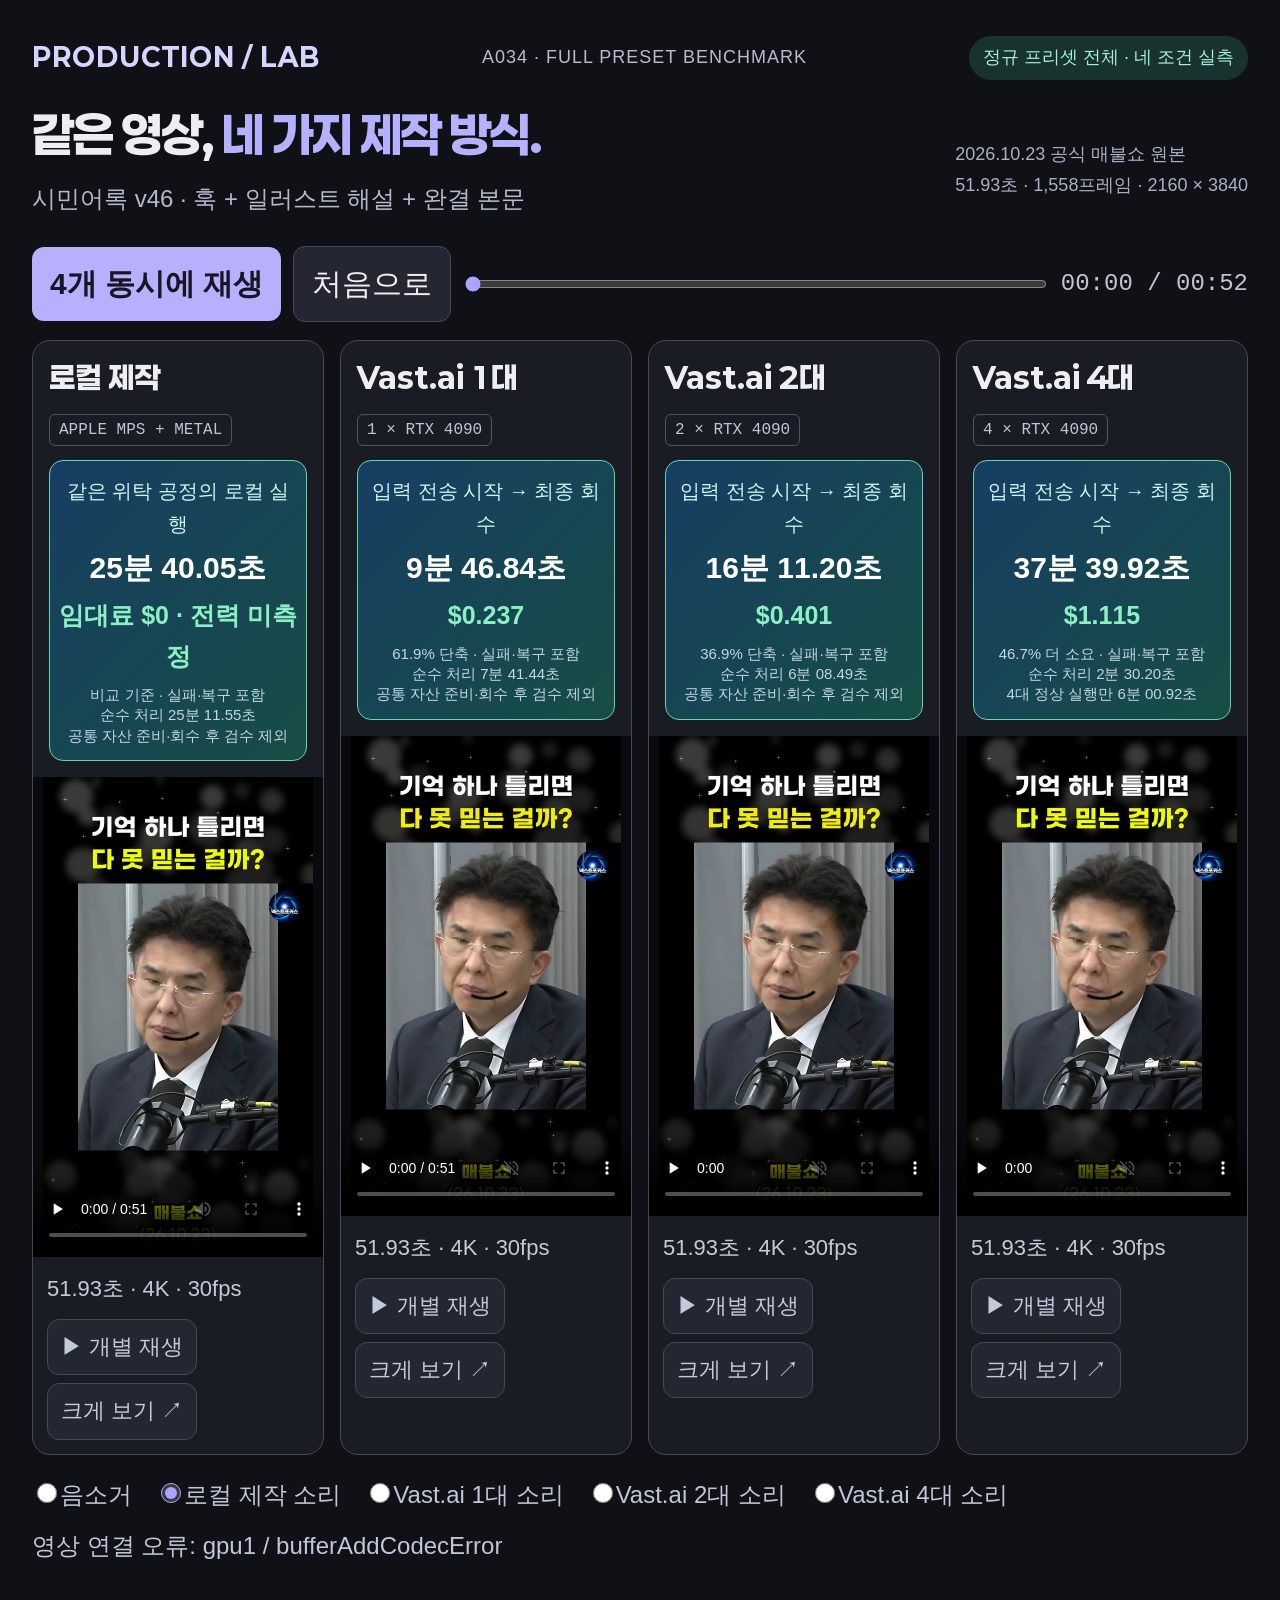
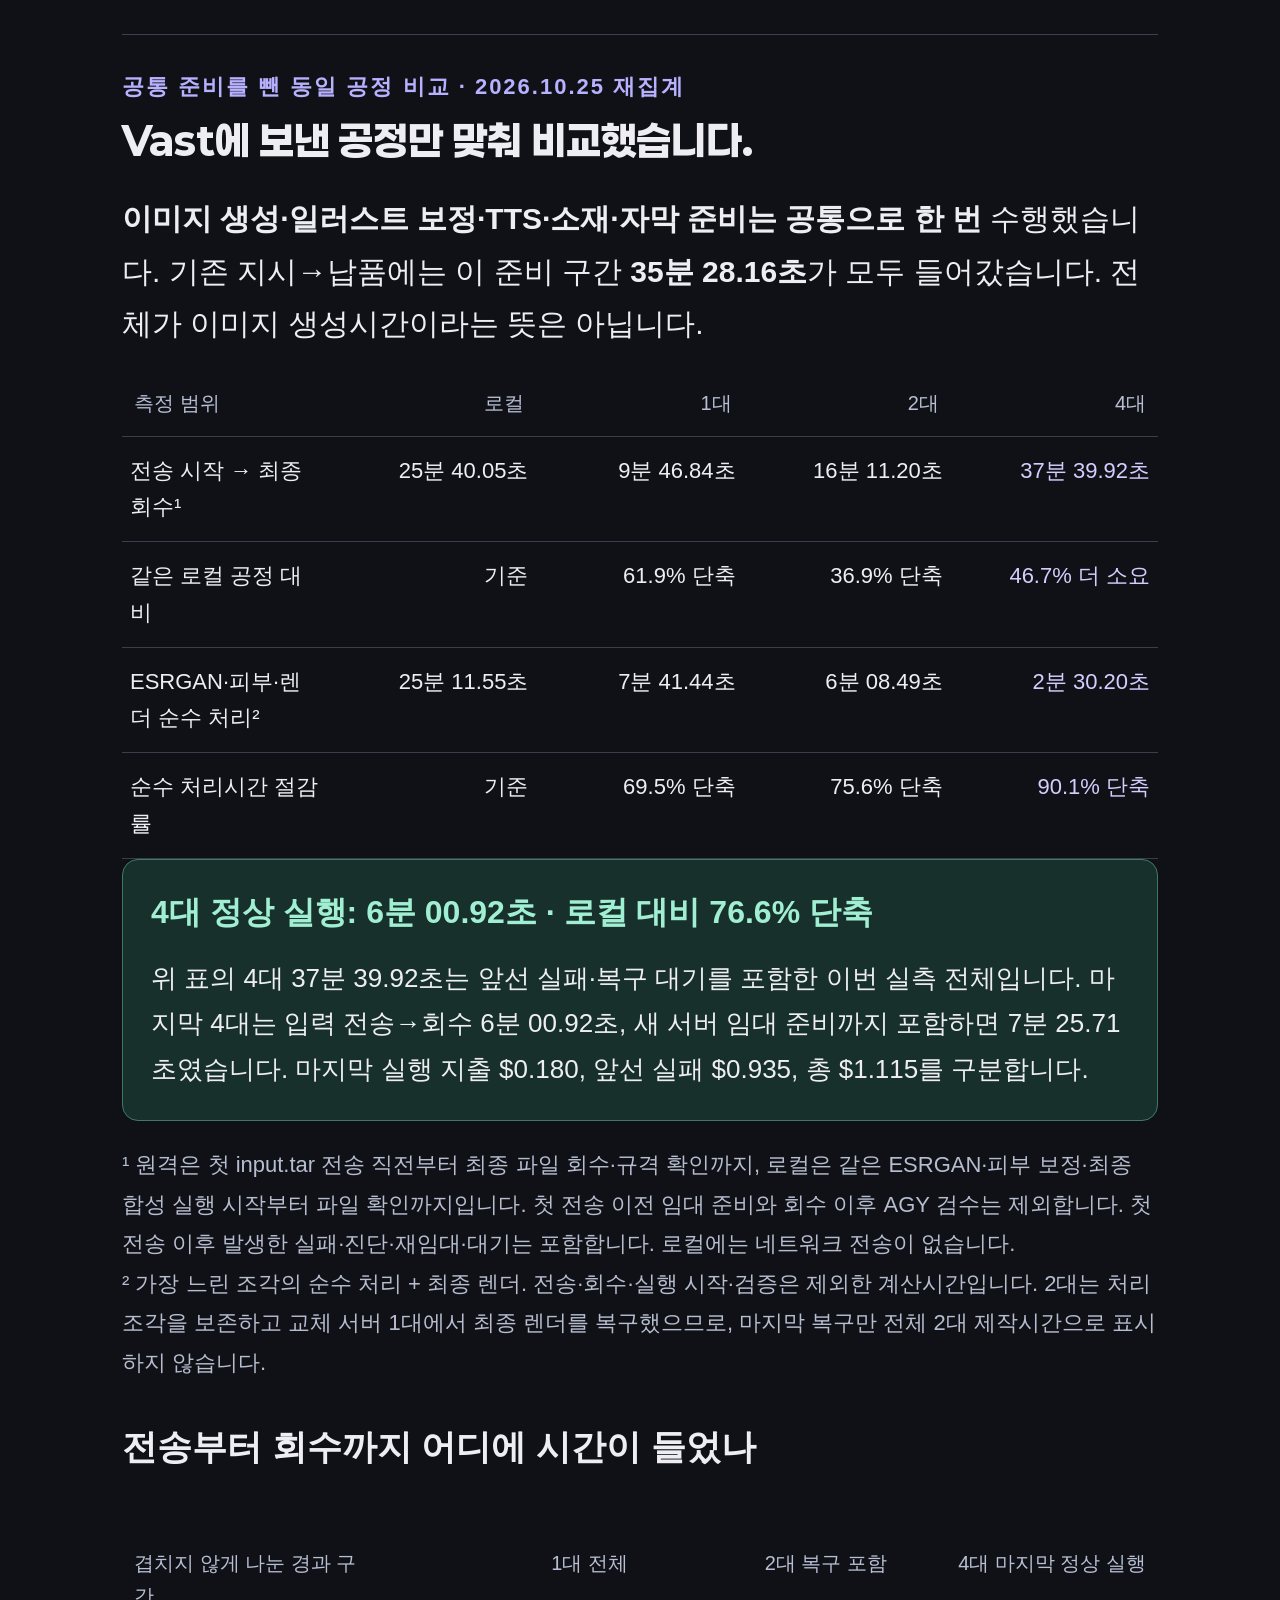
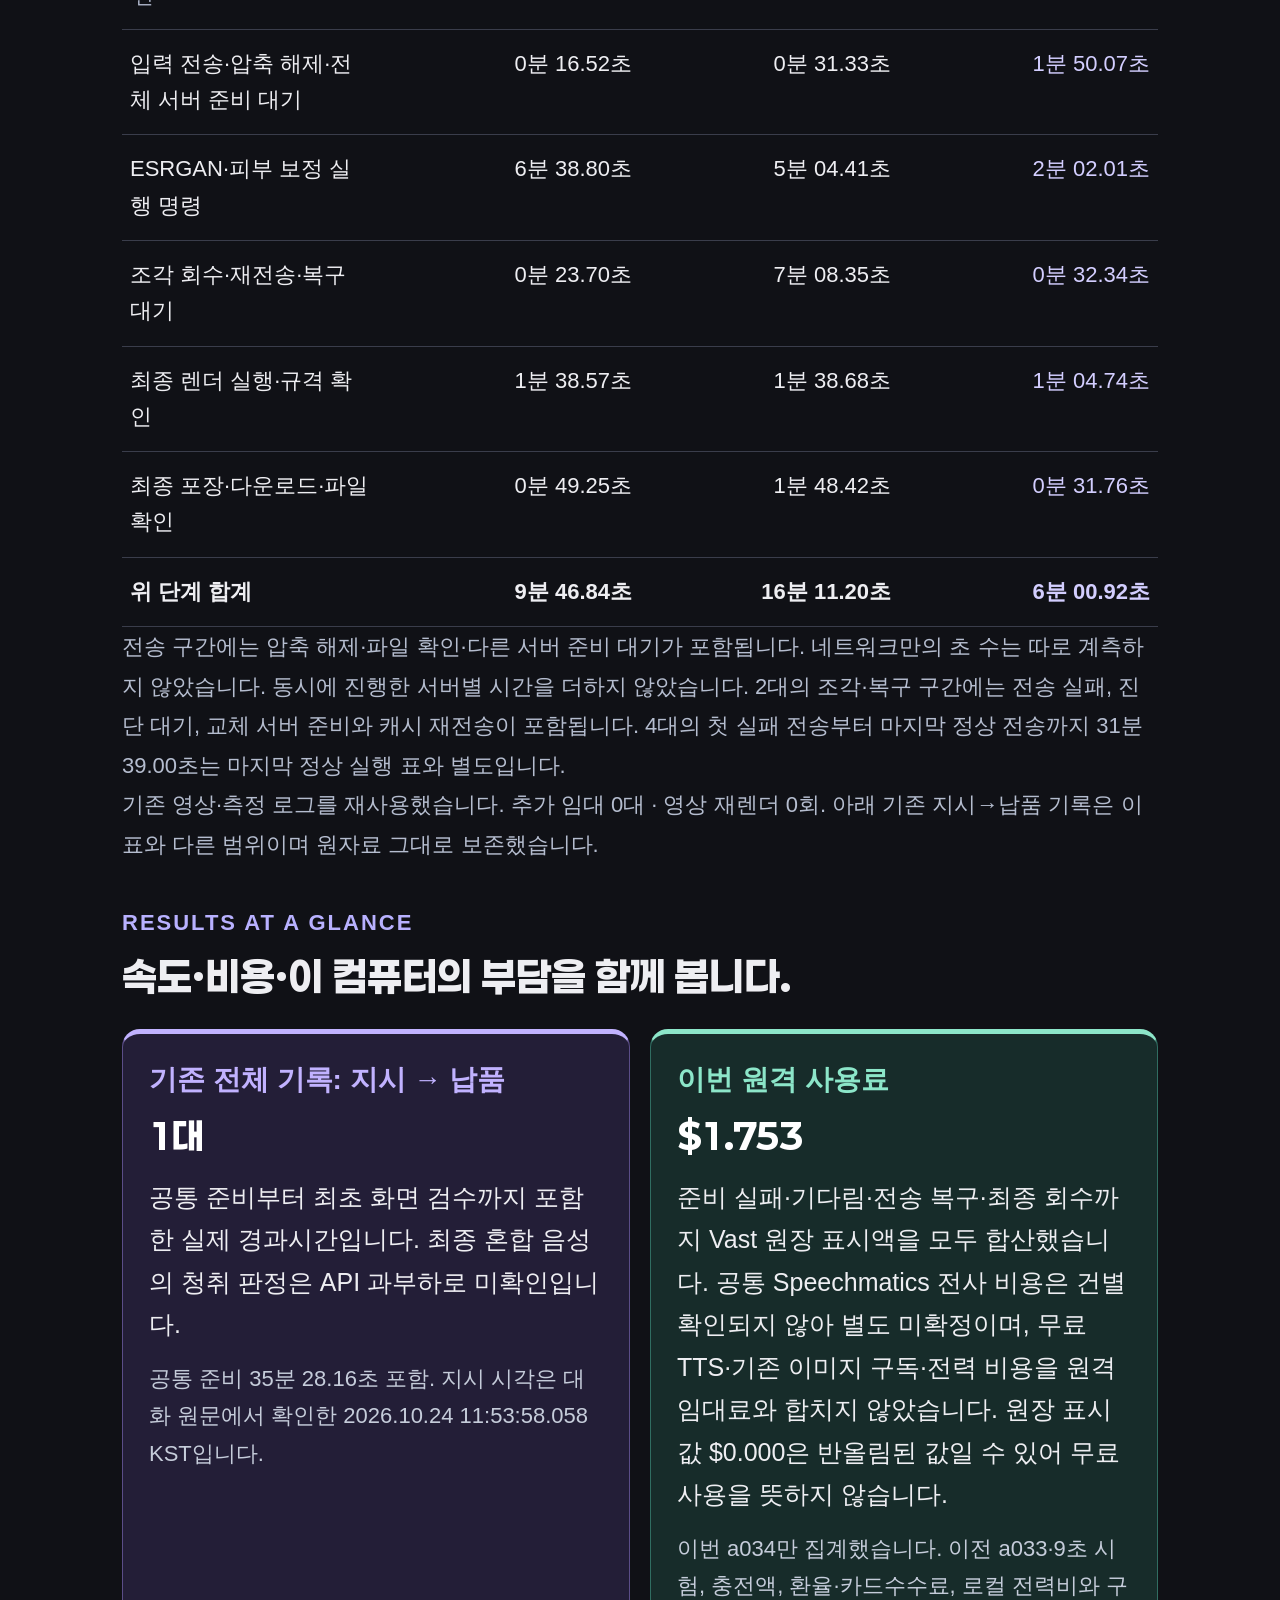
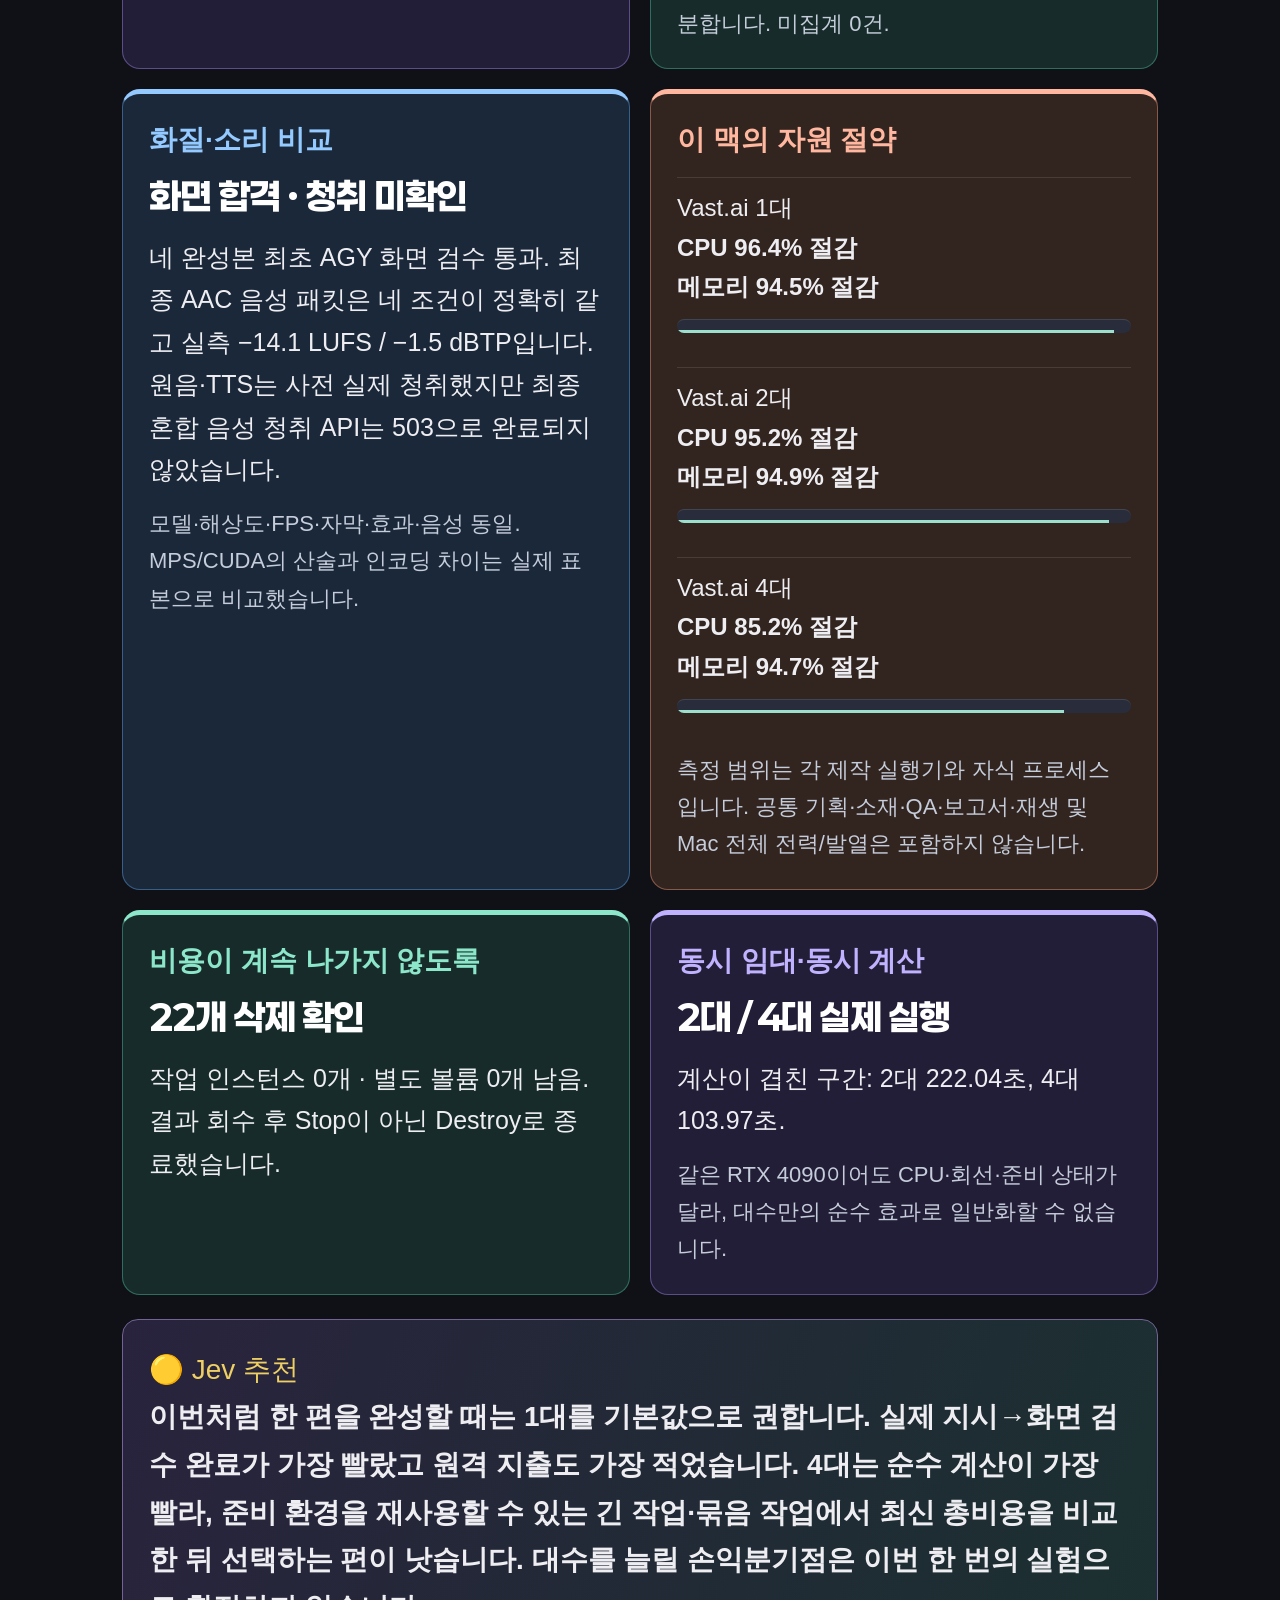
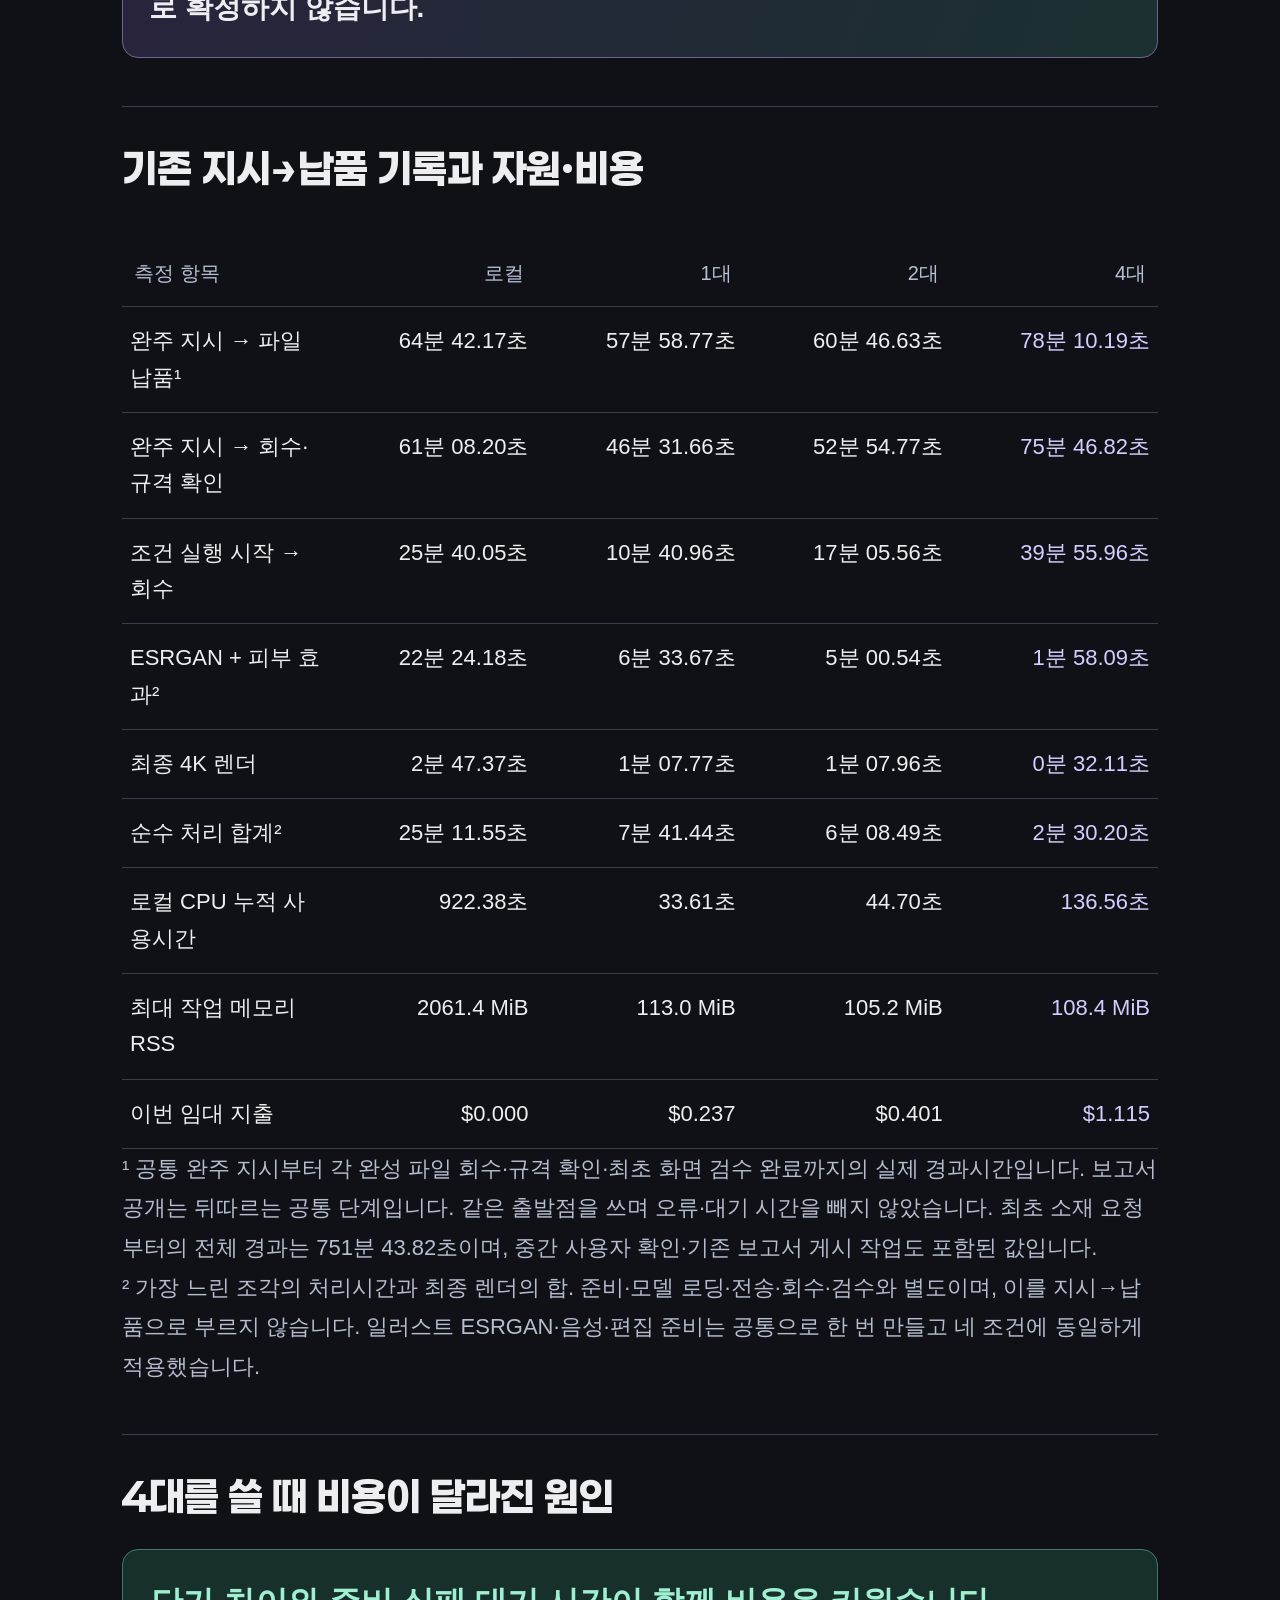
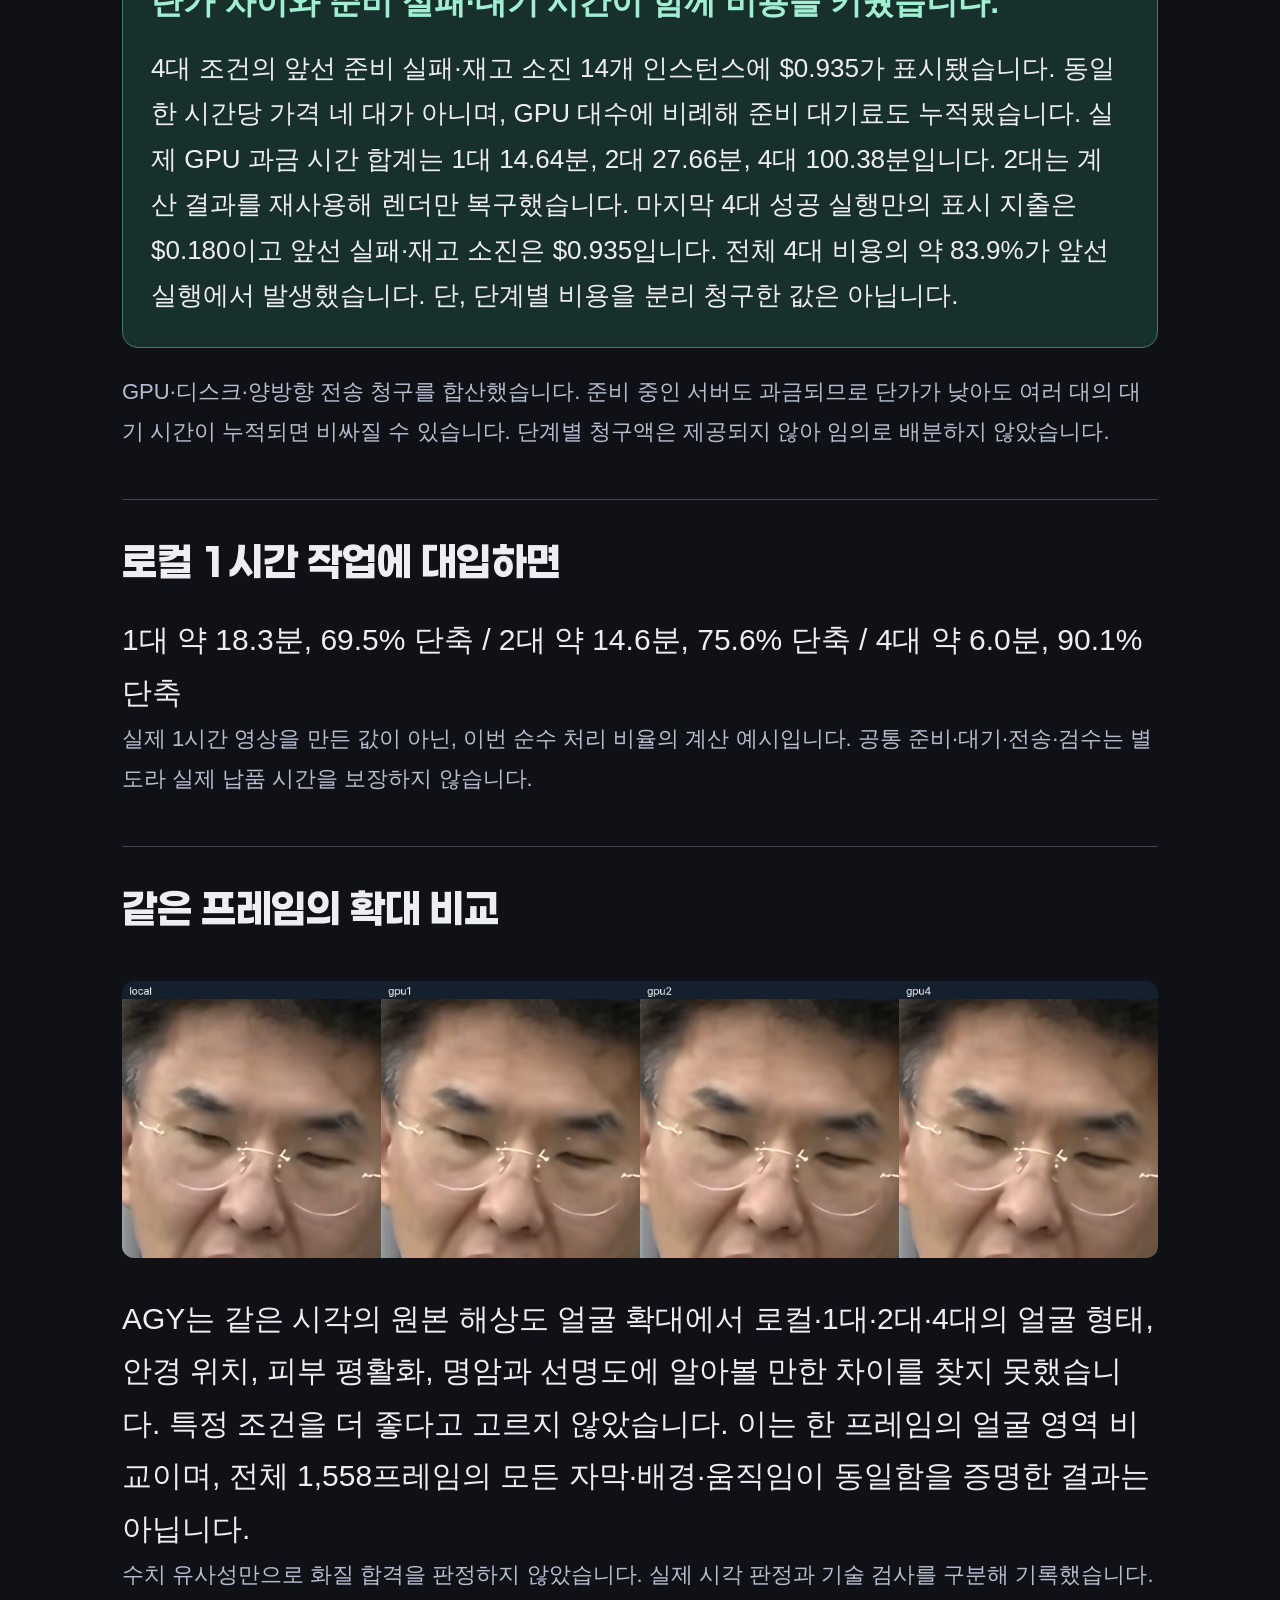
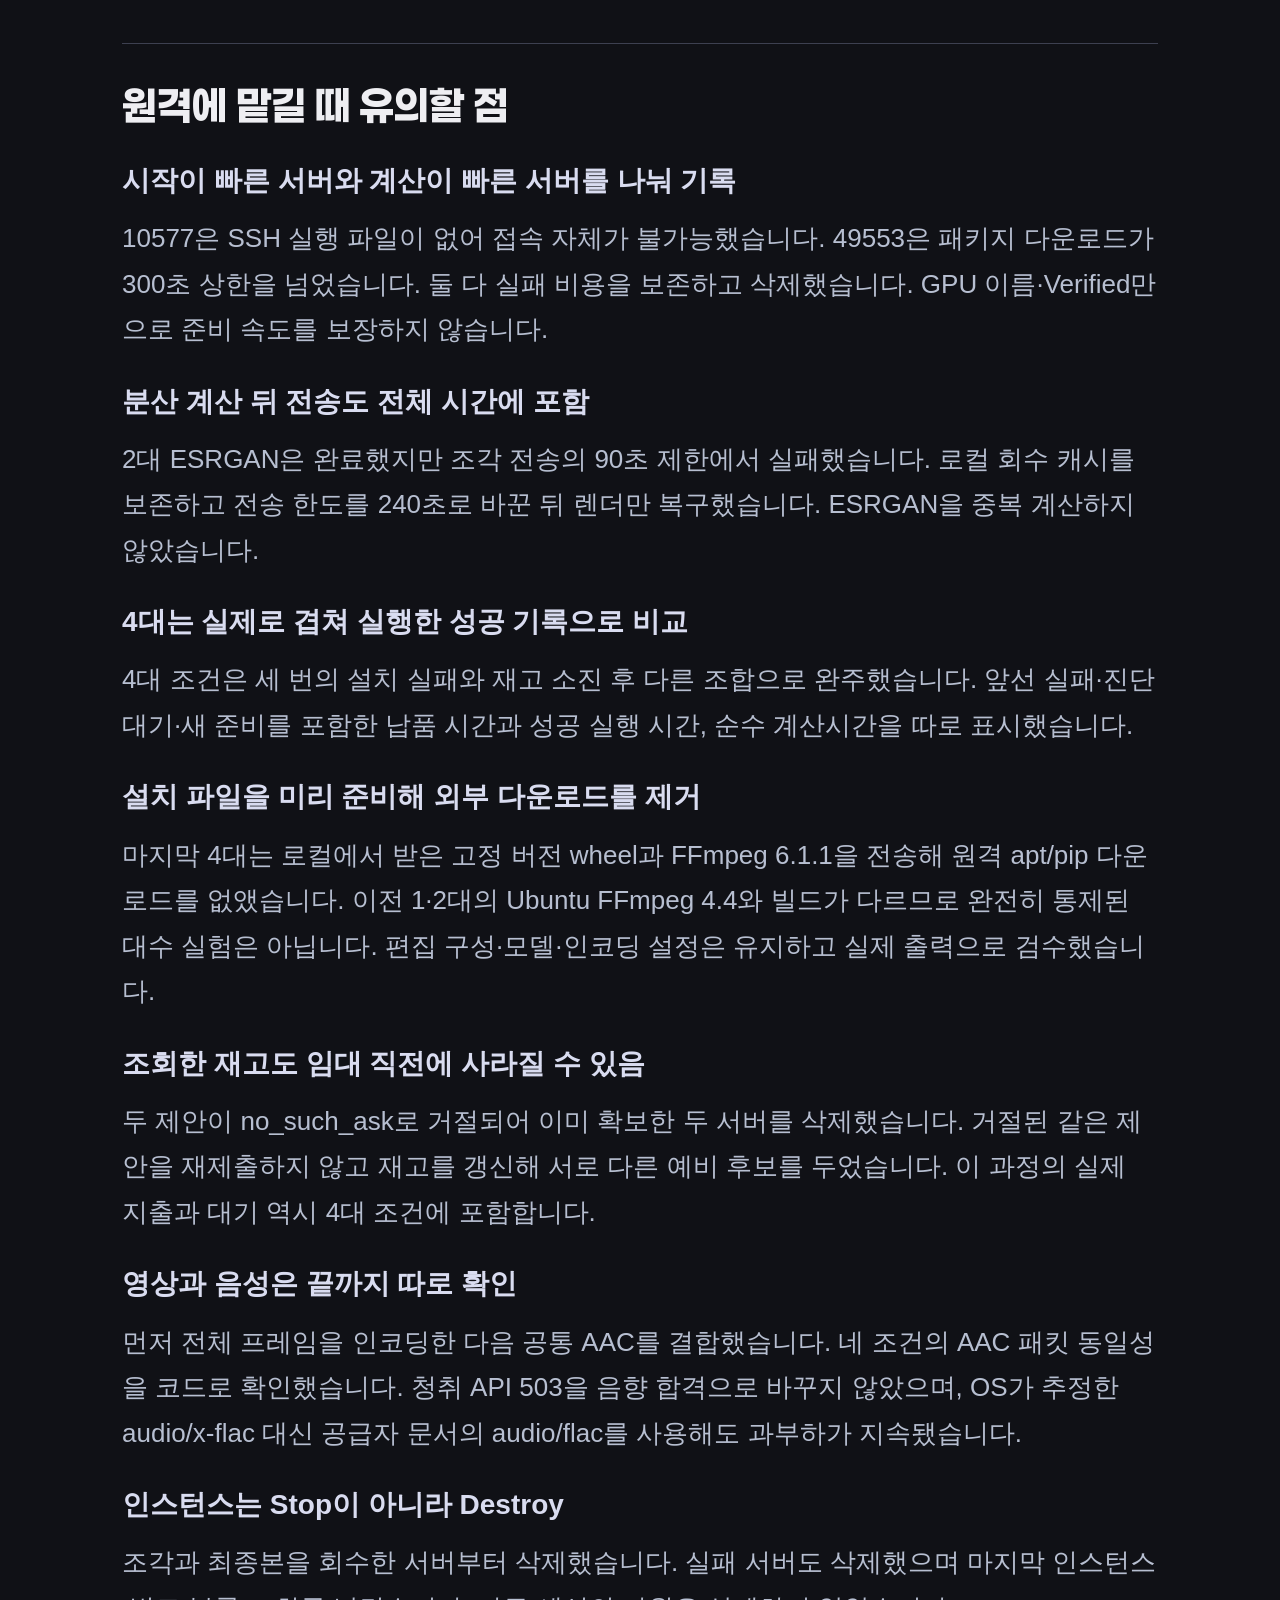
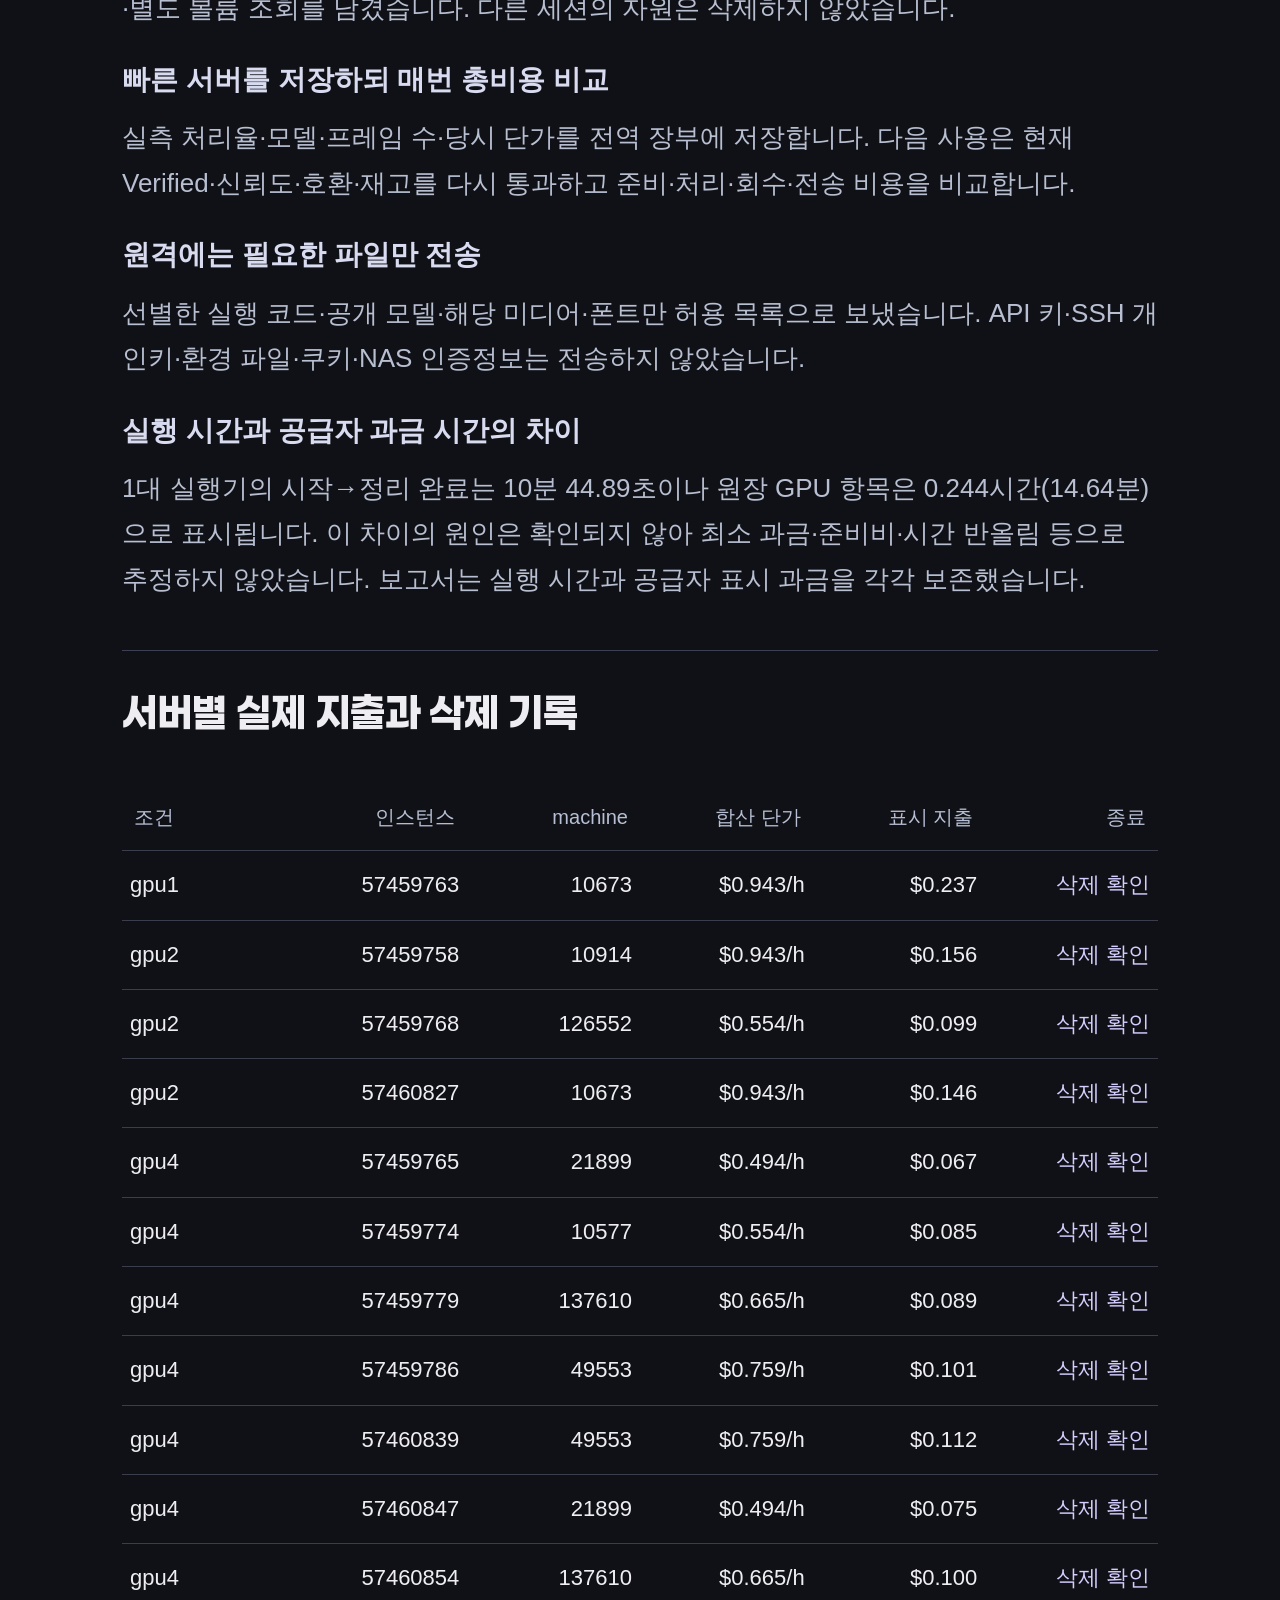
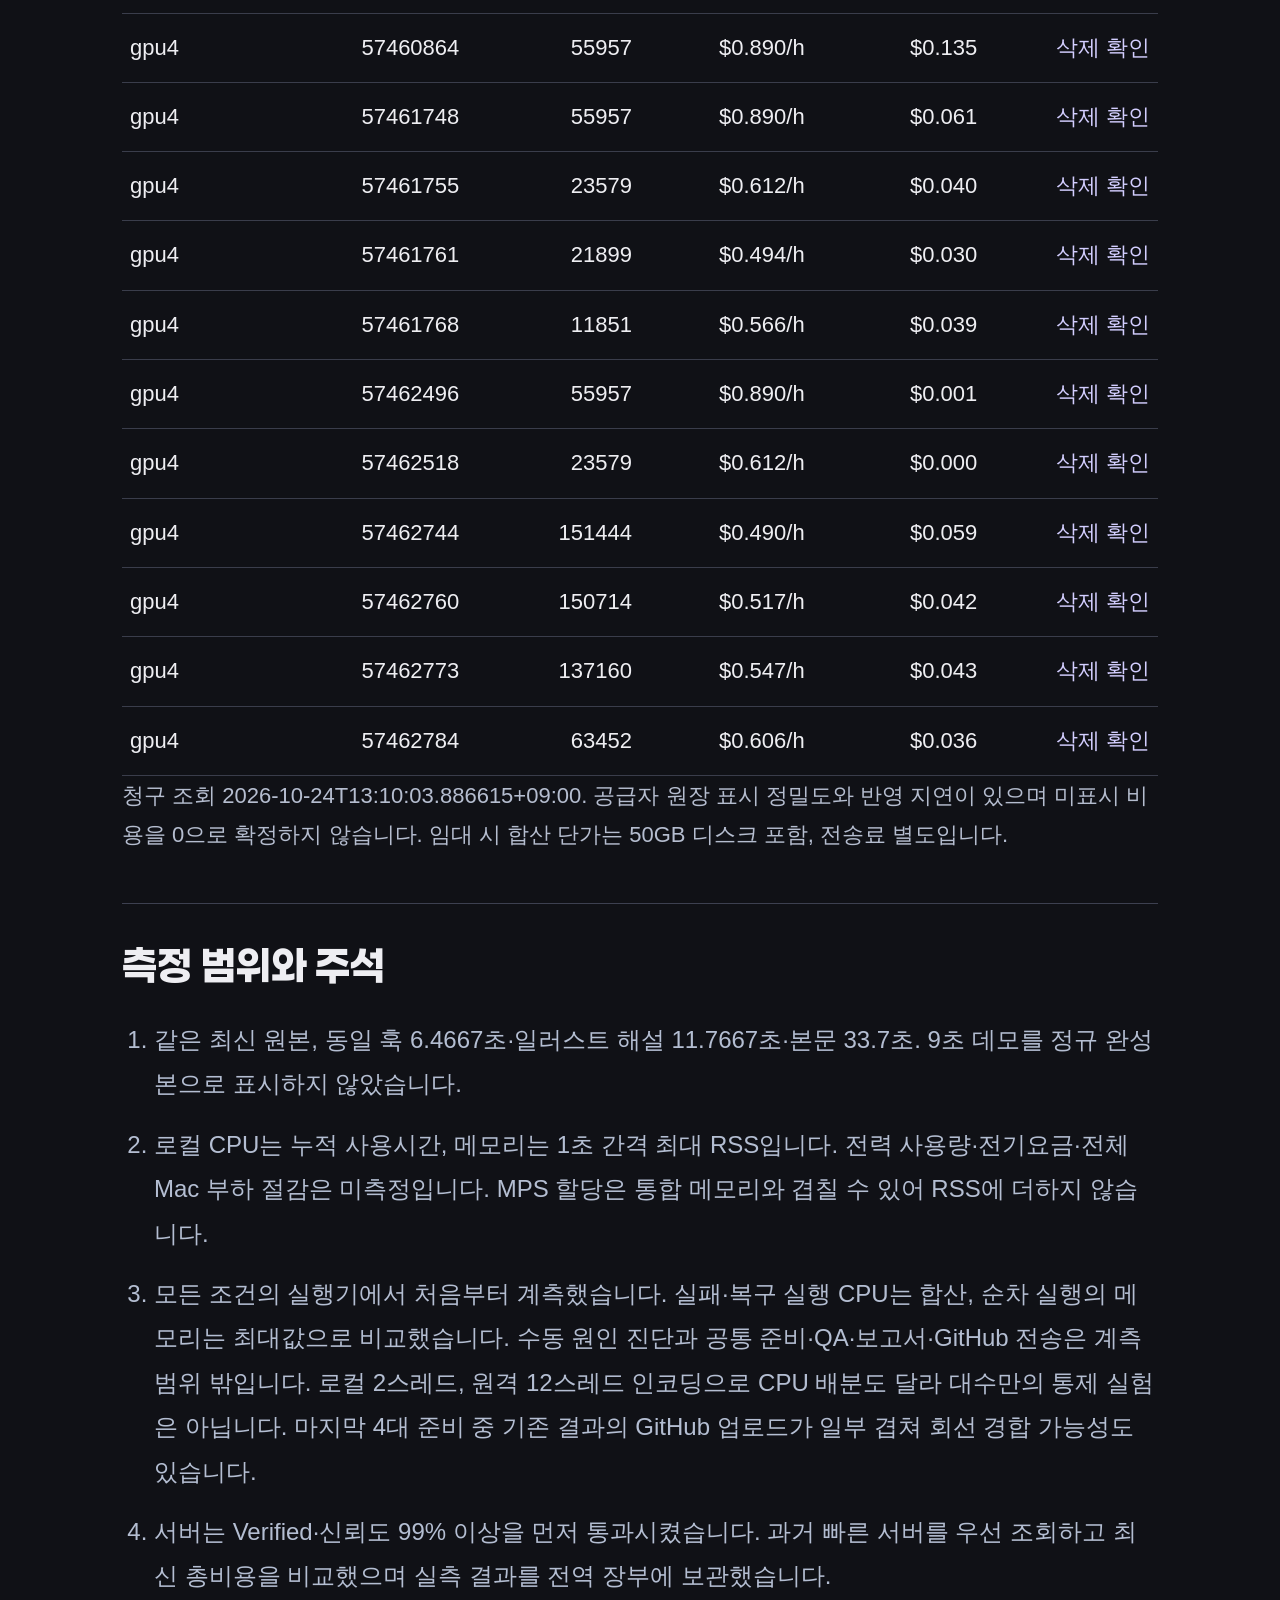
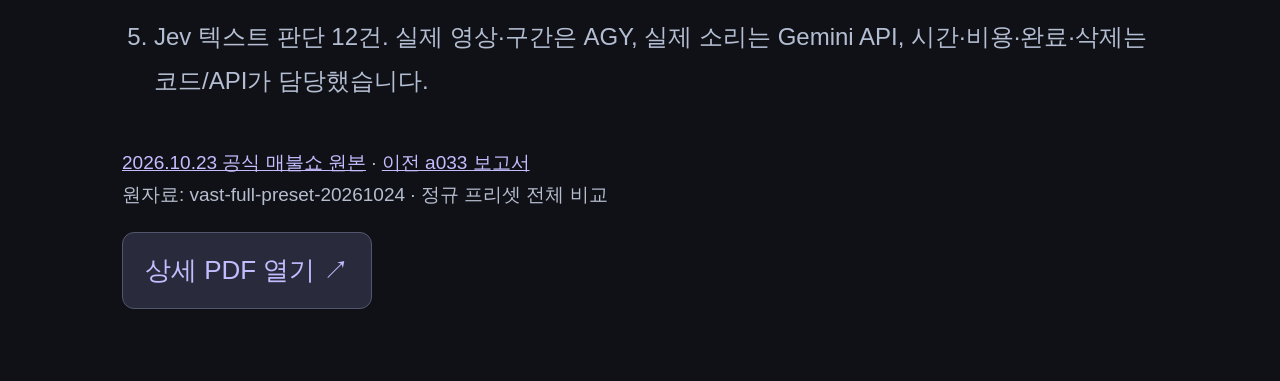
==== commit 131ce76e: "Separate delegated process and transfer recovery timings" ====
--- a/index.html
+++ b/index.html
@@ -10,9 +10,17 @@
 .completion-highlight{display:grid;gap:8px;margin-top:18px;padding:18px 14px;background:linear-gradient(135deg,#163e63,#174d45);border:1px solid #69d4b4;border-radius:14px;text-align:center}.completion-highlight span{font-size:20px;color:#ccf4f2}.completion-highlight strong{font-size:32px;line-height:1.25;color:white;font-variant-numeric:tabular-nums;white-space:nowrap}.completion-highlight b{font-size:23px;color:#8df0c5}.completion-highlight small{font-size:16px;line-height:1.35;color:#c4d6e4}.card-head{min-height:300px}
 
 header{display:flex;justify-content:space-between;gap:24px;align-items:center;margin:24px 0}header h1{font-size:48px;line-height:1.3;margin-bottom:12px}.eyebrow,.header-side{font-size:18px}.muted{font-size:24px}.video-grid .card-head{display:block;min-height:310px}.card-head h2{font-size:30px}.chip{display:inline-block;font-size:16px;margin-top:8px}.completion-highlight{margin-top:12px;padding:14px 8px}.completion-highlight strong{font-size:30px}.completion-highlight b{font-size:25px}.completion-highlight small{font-size:15px}.video-stage{height:480px;aspect-ratio:auto}.summary-value{font-size:36px}.summary-card p{font-size:25px}.summary-list div{display:block}.summary-list b{white-space:normal;display:block}.data-table{font-size:22px}.data-table th{font-size:20px}.data-table td{padding:16px 8px}.source-line{font-size:19px;color:#b5bdcf}.metric-bar{background:#292d3b;border-radius:10px;overflow:hidden;height:14px;margin:12px 0 24px}.metric-bar span{display:block;height:100%;background:#9cdfcc}.quality-img{width:100%;height:auto;border-radius:12px;margin:20px 0}@media(max-width:1000px){header{display:block}header h1{font-size:40px}.video-grid{grid-template-columns:repeat(4,minmax(255px,1fr))}.video-stage{height:440px}.data-table{min-width:850px}.summary-grid{grid-template-columns:1fr}}</style></head><body><main class="shell"><div class="eyebrow"><span class="brand">PRODUCTION / LAB</span><span>A034 · FULL PRESET BENCHMARK</span><span class="status">정규 프리셋 전체 · 네 조건 실측</span></div><header><div><h1>같은 영상, <span>네 가지 제작 방식.</span></h1><p class="muted">시민어록 v46 · 훅 + 일러스트 해설 + 완결 본문</p></div><div class="header-side">2026.10.23 공식 매불쇼 원본<br>51.93초 · 1,558프레임 · 2160 × 3840</div></header>
-<div class="toolbar"><button class="primary" id="play">4개 동시에 재생</button><button id="restart">처음으로</button><input class="timeline" id="seek" type="range" min="0" max="51.933333" step="0.033333" value="0" aria-label="전체 재생 위치"><span class="time" id="clock">00:00 / 00:52</span></div><div class="video-grid"><article class="video-card"><div class="card-head"><h2>로컬 제작</h2><span class="chip">APPLE MPS + METAL</span><div class="completion-highlight"><span>완주 지시 → 파일 납품¹</span><strong>64분 42.17초</strong><b>임대료 $0 · 전력 미측정</b><small>실제 회수 61분 08.20초<br>최초 화면 검수 포함 · 음성 청취 미확인</small></div></div><div class="video-stage"><video id="local" data-hls="assets/local/index.m3u8" poster="assets/local.jpg" preload="metadata" playsinline controls ></video></div><div class="card-foot"><span>51.93초 · 4K · 30fps</span><div class="card-actions"><button data-play="local">▶ 개별 재생</button><button data-full="local">크게 보기 ↗</button></div></div></article><article class="video-card"><div class="card-head"><h2>Vast.ai 1대</h2><span class="chip">1 × RTX 4090</span><div class="completion-highlight"><span>완주 지시 → 파일 납품¹</span><strong>57분 58.77초</strong><b>$0.237</b><small>실제 회수 46분 31.66초<br>최초 화면 검수 포함 · 음성 청취 미확인</small></div></div><div class="video-stage"><video id="gpu1" data-hls="assets/gpu1/index.m3u8" poster="assets/gpu1.jpg" preload="metadata" playsinline controls muted></video></div><div class="card-foot"><span>51.93초 · 4K · 30fps</span><div class="card-actions"><button data-play="gpu1">▶ 개별 재생</button><button data-full="gpu1">크게 보기 ↗</button></div></div></article><article class="video-card"><div class="card-head"><h2>Vast.ai 2대</h2><span class="chip">2 × RTX 4090</span><div class="completion-highlight"><span>완주 지시 → 파일 납품¹</span><strong>60분 46.63초</strong><b>$0.401</b><small>실제 회수 52분 54.77초<br>최초 화면 검수 포함 · 음성 청취 미확인</small></div></div><div class="video-stage"><video id="gpu2" data-hls="https://daejang324-boop.github.io/a034-full-preset-media/assets/gpu2/index.m3u8" poster="assets/gpu2.jpg" preload="metadata" playsinline controls muted></video></div><div class="card-foot"><span>51.93초 · 4K · 30fps</span><div class="card-actions"><button data-play="gpu2">▶ 개별 재생</button><button data-full="gpu2">크게 보기 ↗</button></div></div></article><article class="video-card"><div class="card-head"><h2>Vast.ai 4대</h2><span class="chip">4 × RTX 4090</span><div class="completion-highlight"><span>완주 지시 → 파일 납품¹</span><strong>78분 10.19초</strong><b>$1.115</b><small>실제 회수 75분 46.82초<br>최초 화면 검수 포함 · 음성 청취 미확인</small></div></div><div class="video-stage"><video id="gpu4" data-hls="https://daejang324-boop.github.io/a034-full-preset-media/assets/gpu4/index.m3u8" poster="assets/gpu4.jpg" preload="metadata" playsinline controls muted></video></div><div class="card-foot"><span>51.93초 · 4K · 30fps</span><div class="card-actions"><button data-play="gpu4">▶ 개별 재생</button><button data-full="gpu4">크게 보기 ↗</button></div></div></article></div><div class="note-bar"><div class="legend"><label><input type="radio" name="audio" value="none">음소거</label><label><input type="radio" name="audio" value="local" checked>로컬 제작 소리</label><label><input type="radio" name="audio" value="gpu1" >Vast.ai 1대 소리</label><label><input type="radio" name="audio" value="gpu2" >Vast.ai 2대 소리</label><label><input type="radio" name="audio" value="gpu4" >Vast.ai 4대 소리</label></div><span id="sync">전체 재생 · 선택한 한 영상의 소리</span></div>
-<div class="report-body"><section class="summary"><div class="summary-kicker">RESULTS AT A GLANCE</div><h2 class="summary-title">속도·비용·이 컴퓨터의 부담을 함께 봅니다.</h2><div class="summary-grid"><article class="summary-card speed"><h3>완주 지시 → 납품</h3><div class="summary-value">1대</div><p>공통 준비부터 최초 화면 검수까지 포함한 실제 경과시간입니다. 최종 혼합 음성의 청취 판정은 API 과부하로 미확인입니다.</p><p class="detail">공통 준비 35분 28.16초 포함. 지시 시각은 대화 원문에서 확인한 2026.10.24 11:53:58.058 KST입니다.</p></article><article class="summary-card cost"><h3>이번 원격 사용료</h3><div class="summary-value">$1.753</div><p>준비 실패·기다림·전송 복구·최종 회수까지 Vast 원장 표시액을 모두 합산했습니다. 공통 Speechmatics 전사 비용은 건별 확인되지 않아 별도 미확정이며, 무료 TTS·기존 이미지 구독·전력 비용을 원격 임대료와 합치지 않았습니다. 원장 표시값 $0.000은 반올림된 값일 수 있어 무료 사용을 뜻하지 않습니다.</p><p class="detail">이번 a034만 집계했습니다. 이전 a033·9초 시험, 충전액, 환율·카드수수료, 로컬 전력비와 구분합니다. 미집계 0건.</p></article><article class="summary-card quality"><h3>화질·소리 비교</h3><div class="summary-value">화면 합격 · 청취 미확인</div><p>네 완성본 최초 AGY 화면 검수 통과. 최종 AAC 음성 패킷은 네 조건이 정확히 같고 실측 −14.1 LUFS / −1.5 dBTP입니다. 원음·TTS는 사전 실제 청취했지만 최종 혼합 음성 청취 API는 503으로 완료되지 않았습니다.</p><p class="detail">모델·해상도·FPS·자막·효과·음성 동일. MPS/CUDA의 산술과 인코딩 차이는 실제 표본으로 비교했습니다.</p></article><article class="summary-card resource"><h3>이 맥의 자원 절약</h3><div class="summary-list"><div><span>Vast.ai 1대</span><b>CPU 96.4% 절감<br>메모리 94.5% 절감</b><div class="metric-bar"><span style="width:96.36%"></span></div></div><div><span>Vast.ai 2대</span><b>CPU 95.2% 절감<br>메모리 94.9% 절감</b><div class="metric-bar"><span style="width:95.15%"></span></div></div><div><span>Vast.ai 4대</span><b>CPU 85.2% 절감<br>메모리 94.7% 절감</b><div class="metric-bar"><span style="width:85.19%"></span></div></div></div><p class="detail">측정 범위는 각 제작 실행기와 자식 프로세스입니다. 공통 기획·소재·QA·보고서·재생 및 Mac 전체 전력/발열은 포함하지 않습니다.</p></article><article class="summary-card cleanup"><h3>비용이 계속 나가지 않도록</h3><div class="summary-value">22개 삭제 확인</div><p>작업 인스턴스 0개 · 별도 볼륨 0개 남음. 결과 회수 후 Stop이 아닌 Destroy로 종료했습니다.</p></article><article class="summary-card total"><h3>동시 임대·동시 계산</h3><div class="summary-value">2대 / 4대 실제 실행</div><p>계산이 겹친 구간: 2대 222.04초, 4대 103.97초.</p><p class="detail">같은 RTX 4090이어도 CPU·회선·준비 상태가 달라, 대수만의 순수 효과로 일반화할 수 없습니다.</p></article></div><div class="quick-recommendation"><span class="jev">🟡 Jev 추천</span><br><b>이번처럼 한 편을 완성할 때는 1대를 기본값으로 권합니다. 실제 지시→화면 검수 완료가 가장 빨랐고 원격 지출도 가장 적었습니다. 4대는 순수 계산이 가장 빨라, 준비 환경을 재사용할 수 있는 긴 작업·묶음 작업에서 최신 총비용을 비교한 뒤 선택하는 편이 낫습니다. 대수를 늘릴 손익분기점은 이번 한 번의 실험으로 확정하지 않습니다.</b></div></section>
-<section class="section"><h2>시간과 비용, 원자료에서 계산했습니다</h2><div class="data-wrap"><table class="data-table"><thead><tr><th>측정 항목</th><th>로컬</th><th>1대</th><th>2대</th><th>4대</th></tr></thead><tbody><tr><td>완주 지시 → 파일 납품¹</td><td>64분 42.17초</td><td>57분 58.77초</td><td>60분 46.63초</td><td>78분 10.19초</td></tr><tr><td>완주 지시 → 회수·규격 확인</td><td>61분 08.20초</td><td>46분 31.66초</td><td>52분 54.77초</td><td>75분 46.82초</td></tr><tr><td>조건 실행 시작 → 회수</td><td>25분 40.05초</td><td>10분 40.96초</td><td>17분 05.56초</td><td>39분 55.96초</td></tr><tr><td>ESRGAN + 피부 효과²</td><td>22분 24.18초</td><td>6분 33.67초</td><td>5분 00.54초</td><td>1분 58.09초</td></tr><tr><td>최종 4K 렌더</td><td>2분 47.37초</td><td>1분 07.77초</td><td>1분 07.96초</td><td>0분 32.11초</td></tr><tr><td>순수 처리 합계²</td><td>25분 11.55초</td><td>7분 41.44초</td><td>6분 08.49초</td><td>2분 30.20초</td></tr><tr><td>로컬 CPU 누적 사용시간</td><td>922.38초</td><td>33.61초</td><td>44.70초</td><td>136.56초</td></tr><tr><td>최대 작업 메모리 RSS</td><td>2061.4 MiB</td><td>113.0 MiB</td><td>105.2 MiB</td><td>108.4 MiB</td></tr><tr><td>이번 임대 지출</td><td>$0.000</td><td>$0.237</td><td>$0.401</td><td>$1.115</td></tr></tbody></table></div><p class="mini">¹ 공통 완주 지시부터 각 완성 파일 회수·규격 확인·최초 화면 검수 완료까지의 실제 경과시간입니다. 보고서 공개는 뒤따르는 공통 단계입니다. 같은 출발점을 쓰며 오류·대기 시간을 빼지 않았습니다. 최초 소재 요청부터의 전체 경과는 751분 43.82초이며, 중간 사용자 확인·기존 보고서 게시 작업도 포함된 값입니다.</p><p class="mini">² 가장 느린 조각의 처리시간과 최종 렌더의 합. 준비·모델 로딩·전송·회수·검수와 별도이며, 이를 지시→납품으로 부르지 않습니다. 일러스트 ESRGAN·음성·편집 준비는 공통으로 한 번 만들고 네 조건에 동일하게 적용했습니다.</p></section>
+<div class="toolbar"><button class="primary" id="play">4개 동시에 재생</button><button id="restart">처음으로</button><input class="timeline" id="seek" type="range" min="0" max="51.933333" step="0.033333" value="0" aria-label="전체 재생 위치"><span class="time" id="clock">00:00 / 00:52</span></div><div class="video-grid"><article class="video-card"><div class="card-head"><h2>로컬 제작</h2><span class="chip">APPLE MPS + METAL</span><div class="completion-highlight"><span>같은 위탁 공정의 로컬 실행</span><strong>25분 40.05초</strong><b>임대료 $0 · 전력 미측정</b><small>비교 기준 · 실패·복구 포함<br>순수 처리 25분 11.55초<br>공통 자산 준비·회수 후 검수 제외</small></div></div><div class="video-stage"><video id="local" data-hls="assets/local/index.m3u8" poster="assets/local.jpg" preload="metadata" playsinline controls ></video></div><div class="card-foot"><span>51.93초 · 4K · 30fps</span><div class="card-actions"><button data-play="local">▶ 개별 재생</button><button data-full="local">크게 보기 ↗</button></div></div></article><article class="video-card"><div class="card-head"><h2>Vast.ai 1대</h2><span class="chip">1 × RTX 4090</span><div class="completion-highlight"><span>입력 전송 시작 → 최종 회수</span><strong>9분 46.84초</strong><b>$0.237</b><small>61.9% 단축 · 실패·복구 포함<br>순수 처리 7분 41.44초<br>공통 자산 준비·회수 후 검수 제외</small></div></div><div class="video-stage"><video id="gpu1" data-hls="assets/gpu1/index.m3u8" poster="assets/gpu1.jpg" preload="metadata" playsinline controls muted></video></div><div class="card-foot"><span>51.93초 · 4K · 30fps</span><div class="card-actions"><button data-play="gpu1">▶ 개별 재생</button><button data-full="gpu1">크게 보기 ↗</button></div></div></article><article class="video-card"><div class="card-head"><h2>Vast.ai 2대</h2><span class="chip">2 × RTX 4090</span><div class="completion-highlight"><span>입력 전송 시작 → 최종 회수</span><strong>16분 11.20초</strong><b>$0.401</b><small>36.9% 단축 · 실패·복구 포함<br>순수 처리 6분 08.49초<br>공통 자산 준비·회수 후 검수 제외</small></div></div><div class="video-stage"><video id="gpu2" data-hls="https://daejang324-boop.github.io/a034-full-preset-media/assets/gpu2/index.m3u8" poster="assets/gpu2.jpg" preload="metadata" playsinline controls muted></video></div><div class="card-foot"><span>51.93초 · 4K · 30fps</span><div class="card-actions"><button data-play="gpu2">▶ 개별 재생</button><button data-full="gpu2">크게 보기 ↗</button></div></div></article><article class="video-card"><div class="card-head"><h2>Vast.ai 4대</h2><span class="chip">4 × RTX 4090</span><div class="completion-highlight"><span>입력 전송 시작 → 최종 회수</span><strong>37분 39.92초</strong><b>$1.115</b><small>46.7% 더 소요 · 실패·복구 포함<br>순수 처리 2분 30.20초<br>4대 정상 실행만 6분 00.92초</small></div></div><div class="video-stage"><video id="gpu4" data-hls="https://daejang324-boop.github.io/a034-full-preset-media/assets/gpu4/index.m3u8" poster="assets/gpu4.jpg" preload="metadata" playsinline controls muted></video></div><div class="card-foot"><span>51.93초 · 4K · 30fps</span><div class="card-actions"><button data-play="gpu4">▶ 개별 재생</button><button data-full="gpu4">크게 보기 ↗</button></div></div></article></div><div class="note-bar"><div class="legend"><label><input type="radio" name="audio" value="none">음소거</label><label><input type="radio" name="audio" value="local" checked>로컬 제작 소리</label><label><input type="radio" name="audio" value="gpu1" >Vast.ai 1대 소리</label><label><input type="radio" name="audio" value="gpu2" >Vast.ai 2대 소리</label><label><input type="radio" name="audio" value="gpu4" >Vast.ai 4대 소리</label></div><span id="sync">전체 재생 · 선택한 한 영상의 소리</span></div>
+<div class="report-body"><section class="section delegated-scope" id="delegated-timing"><div class="summary-kicker">공통 준비를 뺀 동일 공정 비교 · 2026.10.25 재집계</div><h2>Vast에 보낸 공정만 맞춰 비교했습니다.</h2>
+<p><b>이미지 생성·일러스트 보정·TTS·소재·자막 준비는 공통으로 한 번</b> 수행했습니다. 기존 지시→납품에는 이 준비 구간 <b>35분 28.16초</b>가 모두 들어갔습니다. 전체가 이미지 생성시간이라는 뜻은 아닙니다.</p>
+<div class="data-wrap"><table class="data-table"><thead><tr><th>측정 범위</th><th>로컬</th><th>1대</th><th>2대</th><th>4대</th></tr></thead><tbody><tr><td>전송 시작 → 최종 회수¹</td><td>25분 40.05초</td><td>9분 46.84초</td><td>16분 11.20초</td><td>37분 39.92초</td></tr><tr><td>같은 로컬 공정 대비</td><td>기준</td><td>61.9% 단축</td><td>36.9% 단축</td><td>46.7% 더 소요</td></tr><tr><td>ESRGAN·피부·렌더 순수 처리²</td><td>25분 11.55초</td><td>7분 41.44초</td><td>6분 08.49초</td><td>2분 30.20초</td></tr><tr><td>순수 처리시간 절감률</td><td>기준</td><td>69.5% 단축</td><td>75.6% 단축</td><td>90.1% 단축</td></tr></tbody></table></div>
+<div class="cost-answer"><b>4대 정상 실행: 6분 00.92초 · 로컬 대비 76.6% 단축</b><p>위 표의 4대 37분 39.92초는 앞선 실패·복구 대기를 포함한 이번 실측 전체입니다. 마지막 4대는 입력 전송→회수 6분 00.92초, 새 서버 임대 준비까지 포함하면 7분 25.71초였습니다. 마지막 실행 지출 $0.180, 앞선 실패 $0.935, 총 $1.115를 구분합니다.</p></div>
+<p class="mini">¹ 원격은 첫 input.tar 전송 직전부터 최종 파일 회수·규격 확인까지, 로컬은 같은 ESRGAN·피부 보정·최종 합성 실행 시작부터 파일 확인까지입니다. 첫 전송 이전 임대 준비와 회수 이후 AGY 검수는 제외합니다. 첫 전송 이후 발생한 실패·진단·재임대·대기는 포함합니다. 로컬에는 네트워크 전송이 없습니다.</p>
+<p class="mini">² 가장 느린 조각의 순수 처리 + 최종 렌더. 전송·회수·실행 시작·검증은 제외한 계산시간입니다. 2대는 처리 조각을 보존하고 교체 서버 1대에서 최종 렌더를 복구했으므로, 마지막 복구만 전체 2대 제작시간으로 표시하지 않습니다.</p>
+<h3>전송부터 회수까지 어디에 시간이 들었나</h3><div class="data-wrap"><table class="data-table"><thead><tr><th>겹치지 않게 나눈 경과 구간</th><th>1대 전체</th><th>2대 복구 포함</th><th>4대 마지막 정상 실행</th></tr></thead><tbody><tr><td>입력 전송·압축 해제·전체 서버 준비 대기</td><td>0분 16.52초</td><td>0분 31.33초</td><td>1분 50.07초</td></tr><tr><td>ESRGAN·피부 보정 실행 명령</td><td>6분 38.80초</td><td>5분 04.41초</td><td>2분 02.01초</td></tr><tr><td>조각 회수·재전송·복구 대기</td><td>0분 23.70초</td><td>7분 08.35초</td><td>0분 32.34초</td></tr><tr><td>최종 렌더 실행·규격 확인</td><td>1분 38.57초</td><td>1분 38.68초</td><td>1분 04.74초</td></tr><tr><td>최종 포장·다운로드·파일 확인</td><td>0분 49.25초</td><td>1분 48.42초</td><td>0분 31.76초</td></tr><tr><td><b>위 단계 합계</b></td><td><b>9분 46.84초</b></td><td><b>16분 11.20초</b></td><td><b>6분 00.92초</b></td></tr></tbody></table></div>
+<p class="mini">전송 구간에는 압축 해제·파일 확인·다른 서버 준비 대기가 포함됩니다. 네트워크만의 초 수는 따로 계측하지 않았습니다. 동시에 진행한 서버별 시간을 더하지 않았습니다. 2대의 조각·복구 구간에는 전송 실패, 진단 대기, 교체 서버 준비와 캐시 재전송이 포함됩니다. 4대의 첫 실패 전송부터 마지막 정상 전송까지 31분 39.00초는 마지막 정상 실행 표와 별도입니다.</p>
+<p class="mini">기존 영상·측정 로그를 재사용했습니다. 추가 임대 0대 · 영상 재렌더 0회. 아래 기존 지시→납품 기록은 이 표와 다른 범위이며 원자료 그대로 보존했습니다.</p></section><section class="summary"><div class="summary-kicker">RESULTS AT A GLANCE</div><h2 class="summary-title">속도·비용·이 컴퓨터의 부담을 함께 봅니다.</h2><div class="summary-grid"><article class="summary-card speed"><h3>기존 전체 기록: 지시 → 납품</h3><div class="summary-value">1대</div><p>공통 준비부터 최초 화면 검수까지 포함한 실제 경과시간입니다. 최종 혼합 음성의 청취 판정은 API 과부하로 미확인입니다.</p><p class="detail">공통 준비 35분 28.16초 포함. 지시 시각은 대화 원문에서 확인한 2026.10.24 11:53:58.058 KST입니다.</p></article><article class="summary-card cost"><h3>이번 원격 사용료</h3><div class="summary-value">$1.753</div><p>준비 실패·기다림·전송 복구·최종 회수까지 Vast 원장 표시액을 모두 합산했습니다. 공통 Speechmatics 전사 비용은 건별 확인되지 않아 별도 미확정이며, 무료 TTS·기존 이미지 구독·전력 비용을 원격 임대료와 합치지 않았습니다. 원장 표시값 $0.000은 반올림된 값일 수 있어 무료 사용을 뜻하지 않습니다.</p><p class="detail">이번 a034만 집계했습니다. 이전 a033·9초 시험, 충전액, 환율·카드수수료, 로컬 전력비와 구분합니다. 미집계 0건.</p></article><article class="summary-card quality"><h3>화질·소리 비교</h3><div class="summary-value">화면 합격 · 청취 미확인</div><p>네 완성본 최초 AGY 화면 검수 통과. 최종 AAC 음성 패킷은 네 조건이 정확히 같고 실측 −14.1 LUFS / −1.5 dBTP입니다. 원음·TTS는 사전 실제 청취했지만 최종 혼합 음성 청취 API는 503으로 완료되지 않았습니다.</p><p class="detail">모델·해상도·FPS·자막·효과·음성 동일. MPS/CUDA의 산술과 인코딩 차이는 실제 표본으로 비교했습니다.</p></article><article class="summary-card resource"><h3>이 맥의 자원 절약</h3><div class="summary-list"><div><span>Vast.ai 1대</span><b>CPU 96.4% 절감<br>메모리 94.5% 절감</b><div class="metric-bar"><span style="width:96.36%"></span></div></div><div><span>Vast.ai 2대</span><b>CPU 95.2% 절감<br>메모리 94.9% 절감</b><div class="metric-bar"><span style="width:95.15%"></span></div></div><div><span>Vast.ai 4대</span><b>CPU 85.2% 절감<br>메모리 94.7% 절감</b><div class="metric-bar"><span style="width:85.19%"></span></div></div></div><p class="detail">측정 범위는 각 제작 실행기와 자식 프로세스입니다. 공통 기획·소재·QA·보고서·재생 및 Mac 전체 전력/발열은 포함하지 않습니다.</p></article><article class="summary-card cleanup"><h3>비용이 계속 나가지 않도록</h3><div class="summary-value">22개 삭제 확인</div><p>작업 인스턴스 0개 · 별도 볼륨 0개 남음. 결과 회수 후 Stop이 아닌 Destroy로 종료했습니다.</p></article><article class="summary-card total"><h3>동시 임대·동시 계산</h3><div class="summary-value">2대 / 4대 실제 실행</div><p>계산이 겹친 구간: 2대 222.04초, 4대 103.97초.</p><p class="detail">같은 RTX 4090이어도 CPU·회선·준비 상태가 달라, 대수만의 순수 효과로 일반화할 수 없습니다.</p></article></div><div class="quick-recommendation"><span class="jev">🟡 Jev 추천</span><br><b>이번처럼 한 편을 완성할 때는 1대를 기본값으로 권합니다. 실제 지시→화면 검수 완료가 가장 빨랐고 원격 지출도 가장 적었습니다. 4대는 순수 계산이 가장 빨라, 준비 환경을 재사용할 수 있는 긴 작업·묶음 작업에서 최신 총비용을 비교한 뒤 선택하는 편이 낫습니다. 대수를 늘릴 손익분기점은 이번 한 번의 실험으로 확정하지 않습니다.</b></div></section>
+<section class="section"><h2>기존 지시→납품 기록과 자원·비용</h2><div class="data-wrap"><table class="data-table"><thead><tr><th>측정 항목</th><th>로컬</th><th>1대</th><th>2대</th><th>4대</th></tr></thead><tbody><tr><td>완주 지시 → 파일 납품¹</td><td>64분 42.17초</td><td>57분 58.77초</td><td>60분 46.63초</td><td>78분 10.19초</td></tr><tr><td>완주 지시 → 회수·규격 확인</td><td>61분 08.20초</td><td>46분 31.66초</td><td>52분 54.77초</td><td>75분 46.82초</td></tr><tr><td>조건 실행 시작 → 회수</td><td>25분 40.05초</td><td>10분 40.96초</td><td>17분 05.56초</td><td>39분 55.96초</td></tr><tr><td>ESRGAN + 피부 효과²</td><td>22분 24.18초</td><td>6분 33.67초</td><td>5분 00.54초</td><td>1분 58.09초</td></tr><tr><td>최종 4K 렌더</td><td>2분 47.37초</td><td>1분 07.77초</td><td>1분 07.96초</td><td>0분 32.11초</td></tr><tr><td>순수 처리 합계²</td><td>25분 11.55초</td><td>7분 41.44초</td><td>6분 08.49초</td><td>2분 30.20초</td></tr><tr><td>로컬 CPU 누적 사용시간</td><td>922.38초</td><td>33.61초</td><td>44.70초</td><td>136.56초</td></tr><tr><td>최대 작업 메모리 RSS</td><td>2061.4 MiB</td><td>113.0 MiB</td><td>105.2 MiB</td><td>108.4 MiB</td></tr><tr><td>이번 임대 지출</td><td>$0.000</td><td>$0.237</td><td>$0.401</td><td>$1.115</td></tr></tbody></table></div><p class="mini">¹ 공통 완주 지시부터 각 완성 파일 회수·규격 확인·최초 화면 검수 완료까지의 실제 경과시간입니다. 보고서 공개는 뒤따르는 공통 단계입니다. 같은 출발점을 쓰며 오류·대기 시간을 빼지 않았습니다. 최초 소재 요청부터의 전체 경과는 751분 43.82초이며, 중간 사용자 확인·기존 보고서 게시 작업도 포함된 값입니다.</p><p class="mini">² 가장 느린 조각의 처리시간과 최종 렌더의 합. 준비·모델 로딩·전송·회수·검수와 별도이며, 이를 지시→납품으로 부르지 않습니다. 일러스트 ESRGAN·음성·편집 준비는 공통으로 한 번 만들고 네 조건에 동일하게 적용했습니다.</p></section>
 <section class="section"><h2>4대를 쓸 때 비용이 달라진 원인</h2><div class="cost-answer"><b>단가 차이와 준비 실패·대기 시간이 함께 비용을 키웠습니다.</b><p>4대 조건의 앞선 준비 실패·재고 소진 14개 인스턴스에 $0.935가 표시됐습니다. 동일한 시간당 가격 네 대가 아니며, GPU 대수에 비례해 준비 대기료도 누적됐습니다. 실제 GPU 과금 시간 합계는 1대 14.64분, 2대 27.66분, 4대 100.38분입니다. 2대는 계산 결과를 재사용해 렌더만 복구했습니다. 마지막 4대 성공 실행만의 표시 지출은 $0.180이고 앞선 실패·재고 소진은 $0.935입니다. 전체 4대 비용의 약 83.9%가 앞선 실행에서 발생했습니다. 단, 단계별 비용을 분리 청구한 값은 아닙니다.</p></div><p class="mini">GPU·디스크·양방향 전송 청구를 합산했습니다. 준비 중인 서버도 과금되므로 단가가 낮아도 여러 대의 대기 시간이 누적되면 비싸질 수 있습니다. 단계별 청구액은 제공되지 않아 임의로 배분하지 않았습니다.</p></section>
 <section class="section"><h2>로컬 1시간 작업에 대입하면</h2><p>1대 약 18.3분, 69.5% 단축 / 2대 약 14.6분, 75.6% 단축 / 4대 약 6.0분, 90.1% 단축</p><p class="mini">실제 1시간 영상을 만든 값이 아닌, 이번 순수 처리 비율의 계산 예시입니다. 공통 준비·대기·전송·검수는 별도라 실제 납품 시간을 보장하지 않습니다.</p></section>
 <section class="section"><h2>같은 프레임의 확대 비교</h2><img class="quality-img" src="assets/face-detail.jpg" alt="로컬, 1대, 2대, 4대의 같은 프레임 확대 비교"><p>AGY는 같은 시각의 원본 해상도 얼굴 확대에서 로컬·1대·2대·4대의 얼굴 형태, 안경 위치, 피부 평활화, 명암과 선명도에 알아볼 만한 차이를 찾지 못했습니다. 특정 조건을 더 좋다고 고르지 않았습니다. 이는 한 프레임의 얼굴 영역 비교이며, 전체 1,558프레임의 모든 자막·배경·움직임이 동일함을 증명한 결과는 아닙니다.</p><p class="mini">수치 유사성만으로 화질 합격을 판정하지 않았습니다. 실제 시각 판정과 기술 검사를 구분해 기록했습니다.</p></section>
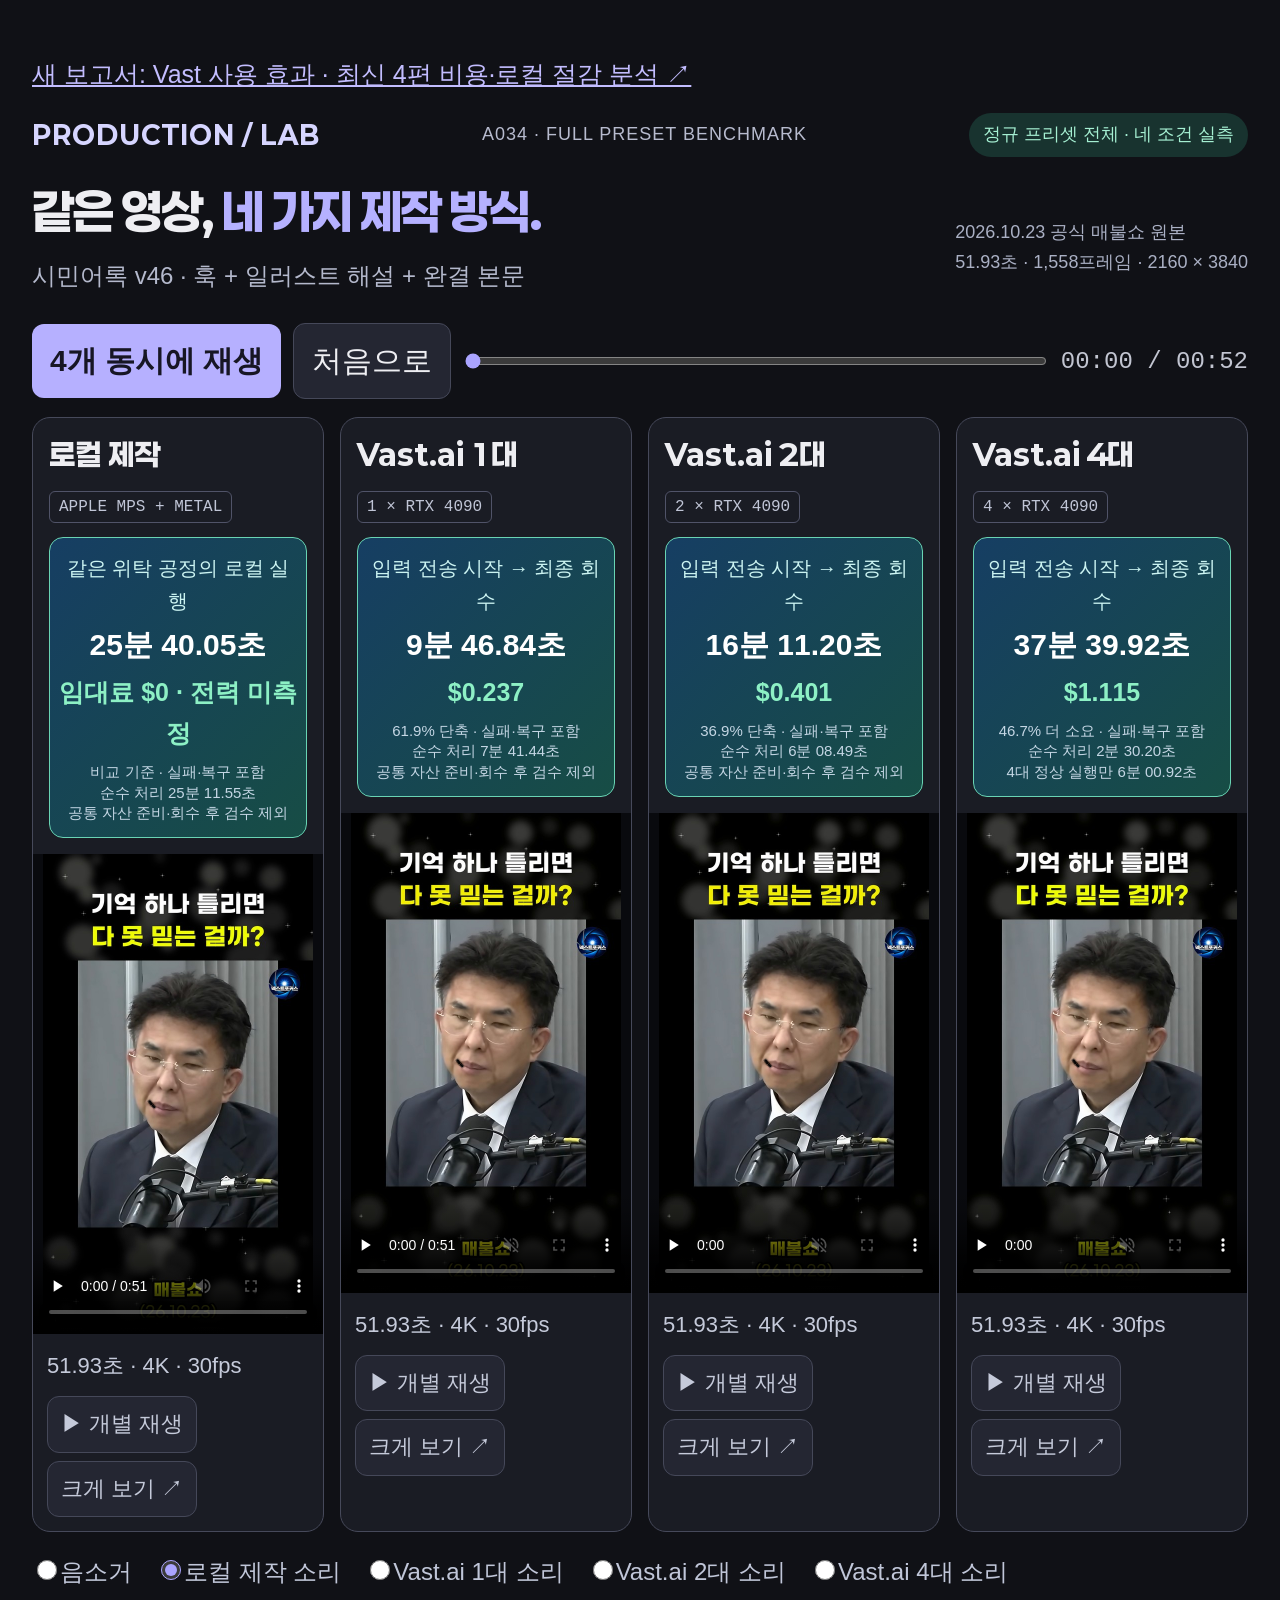
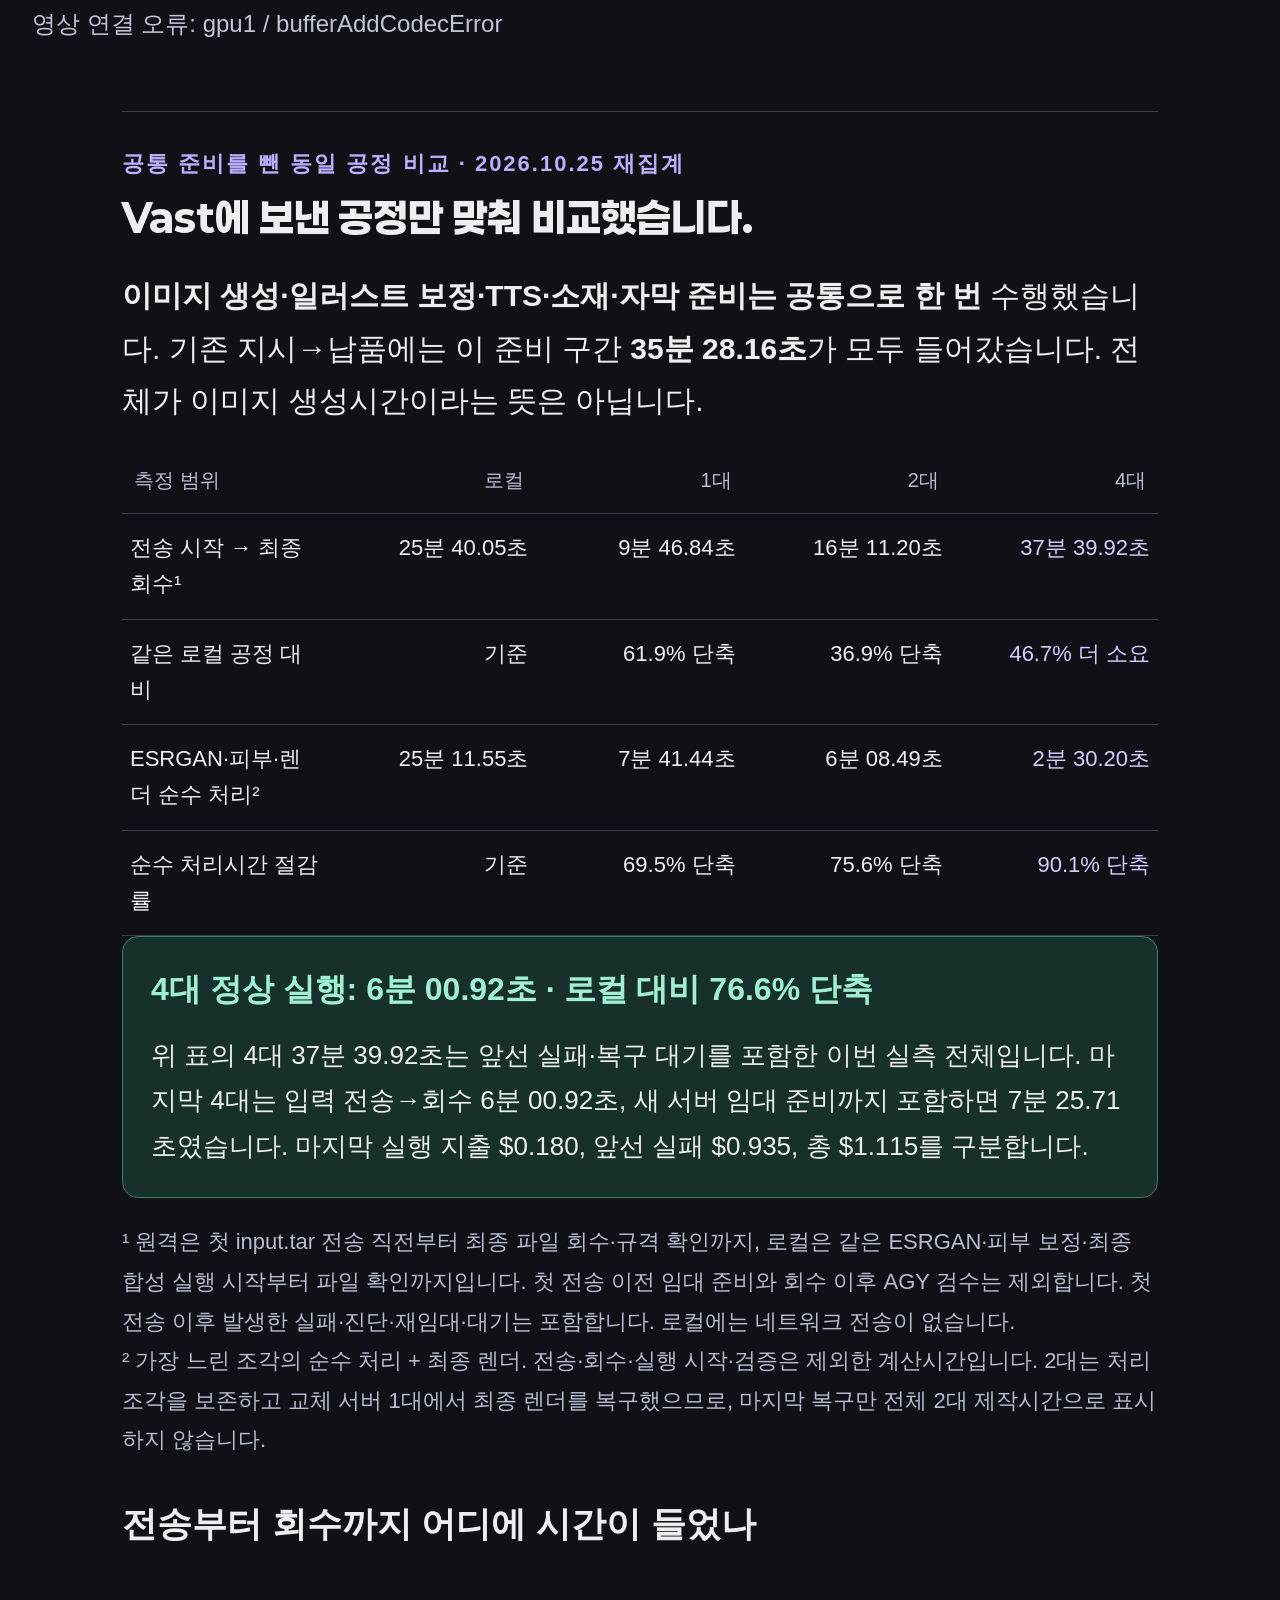
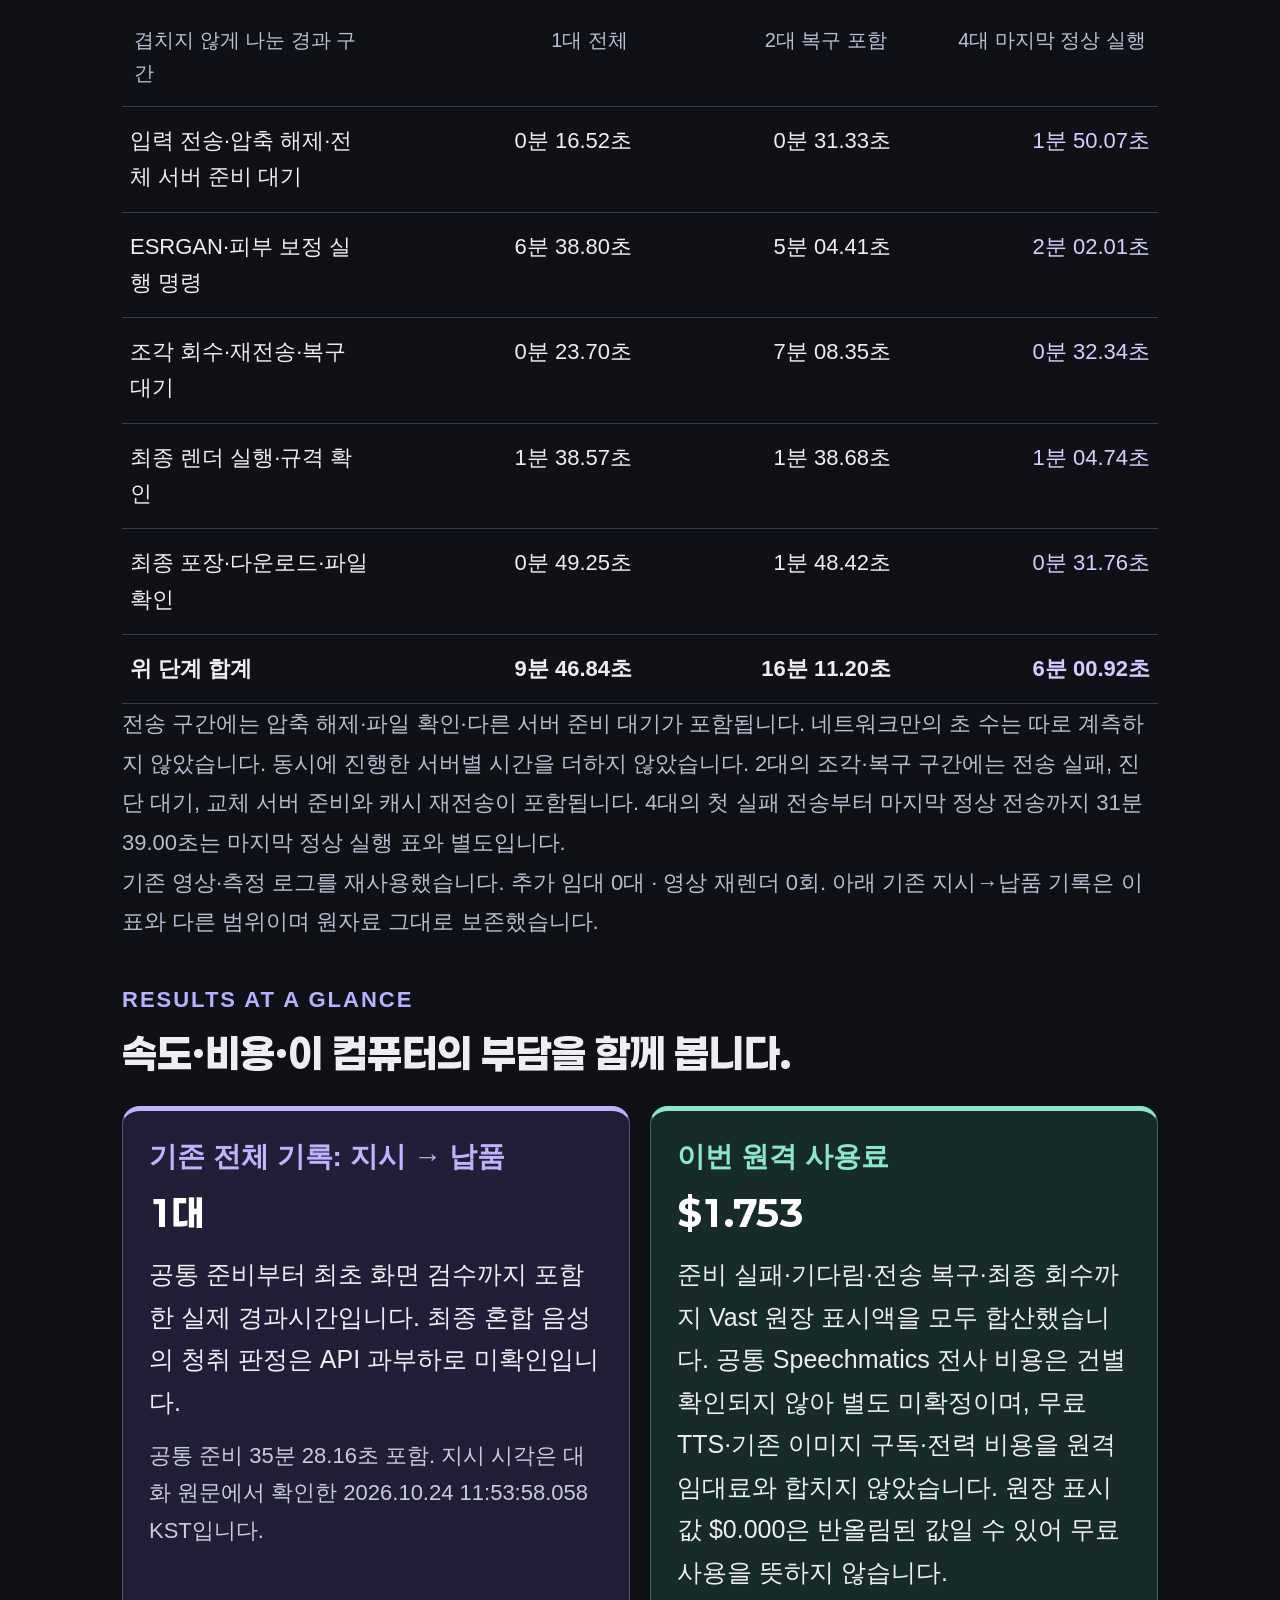
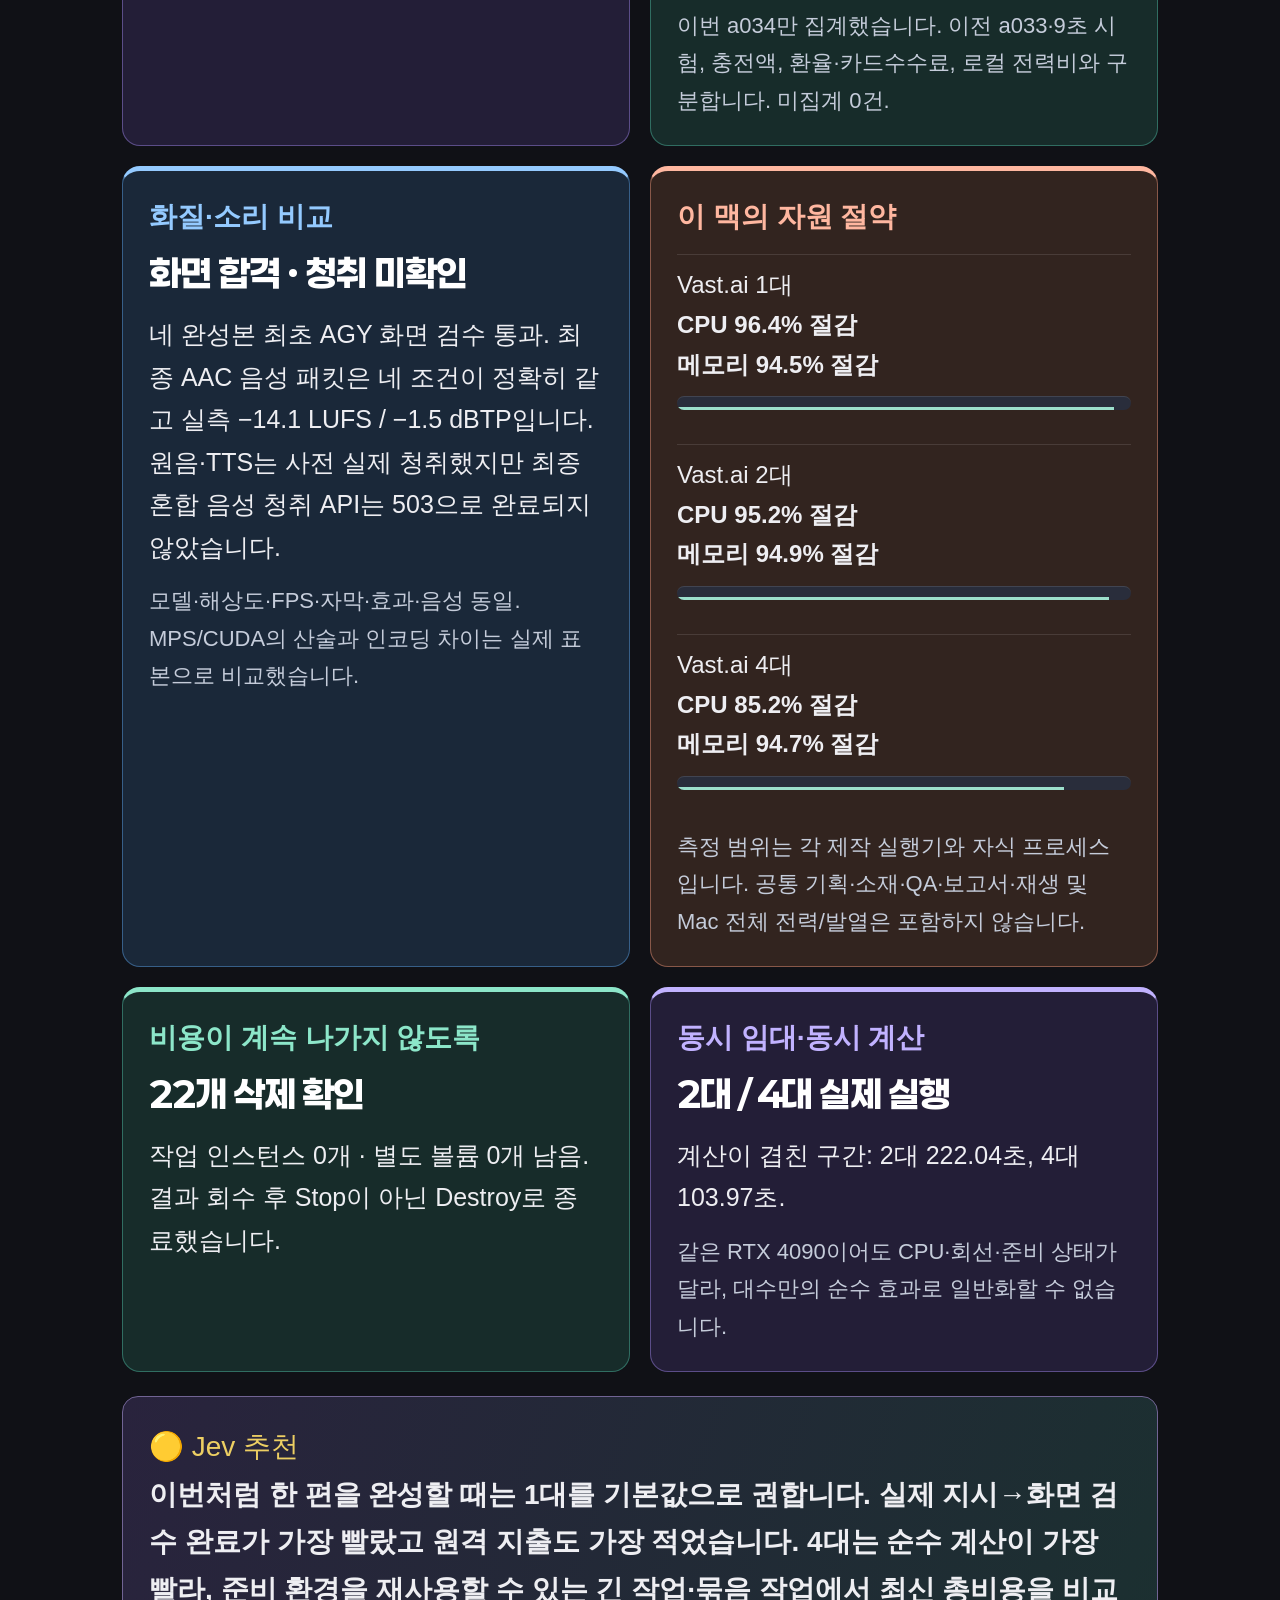
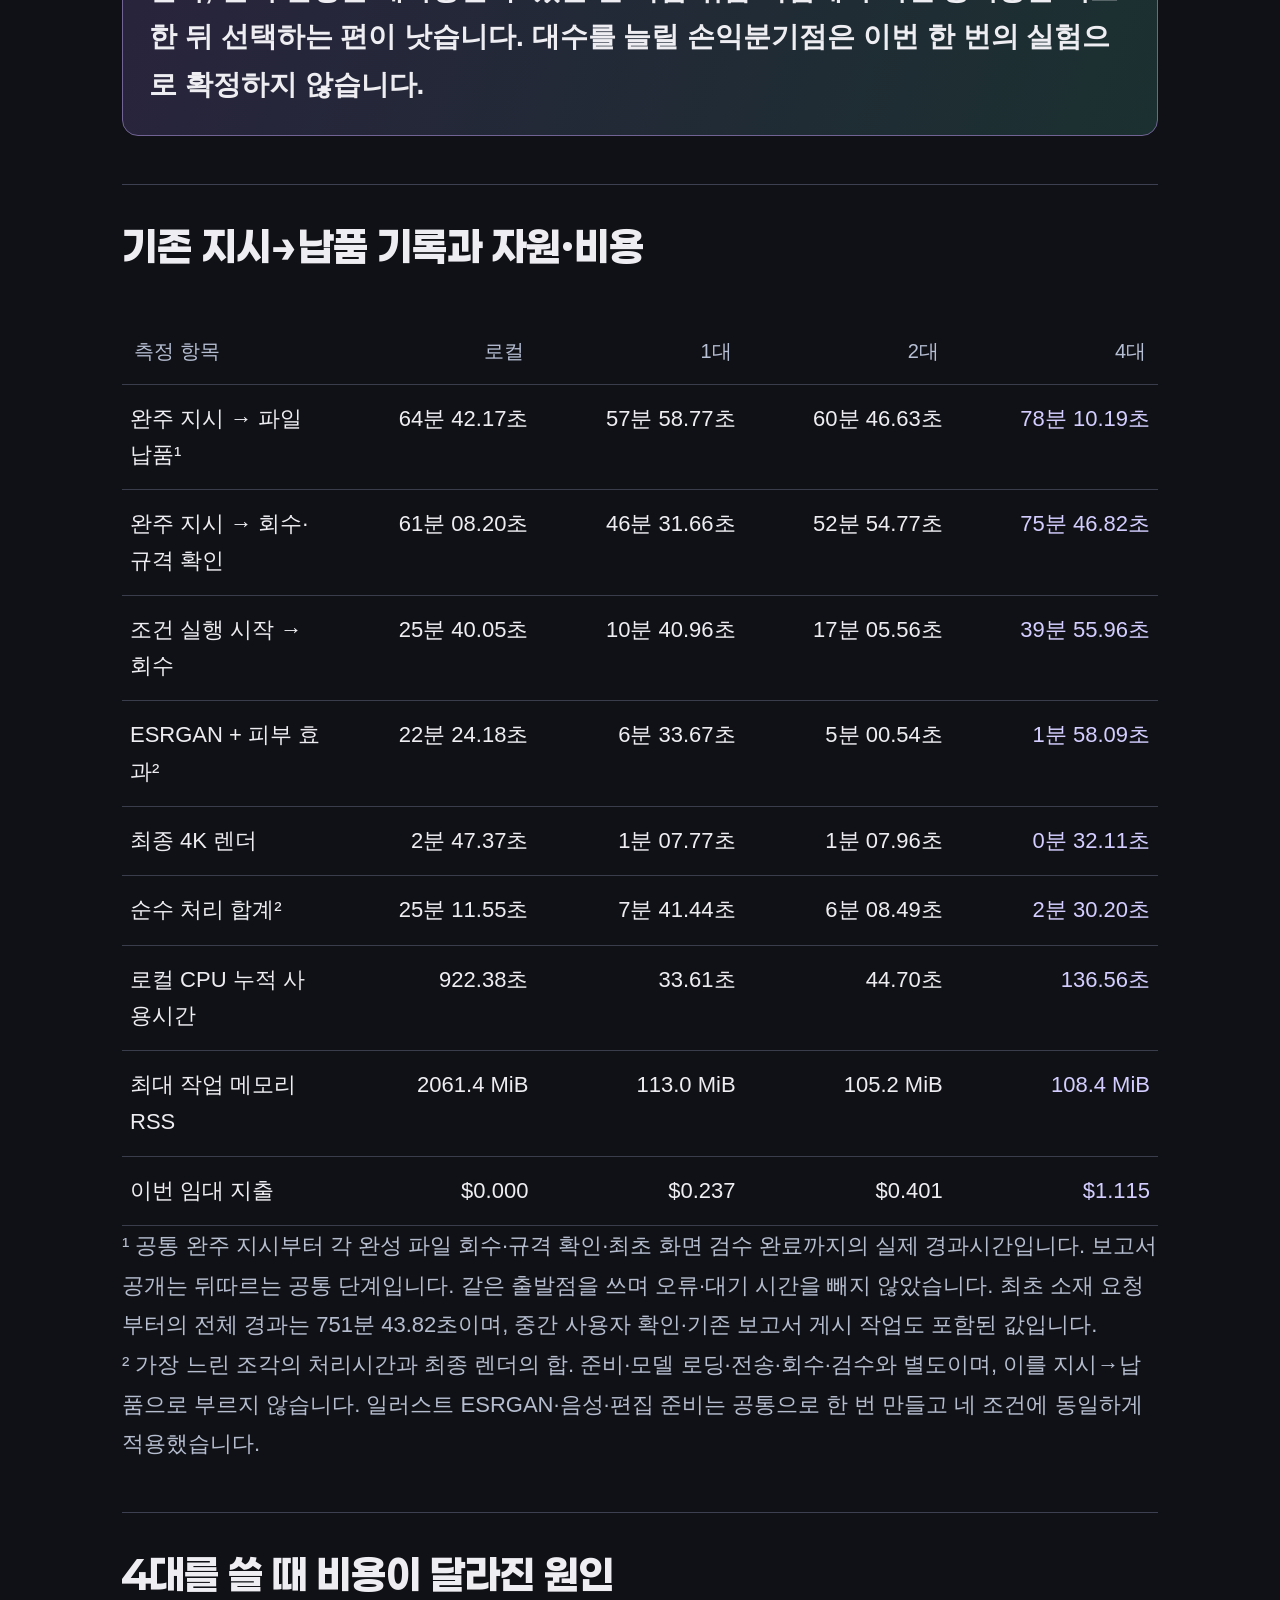
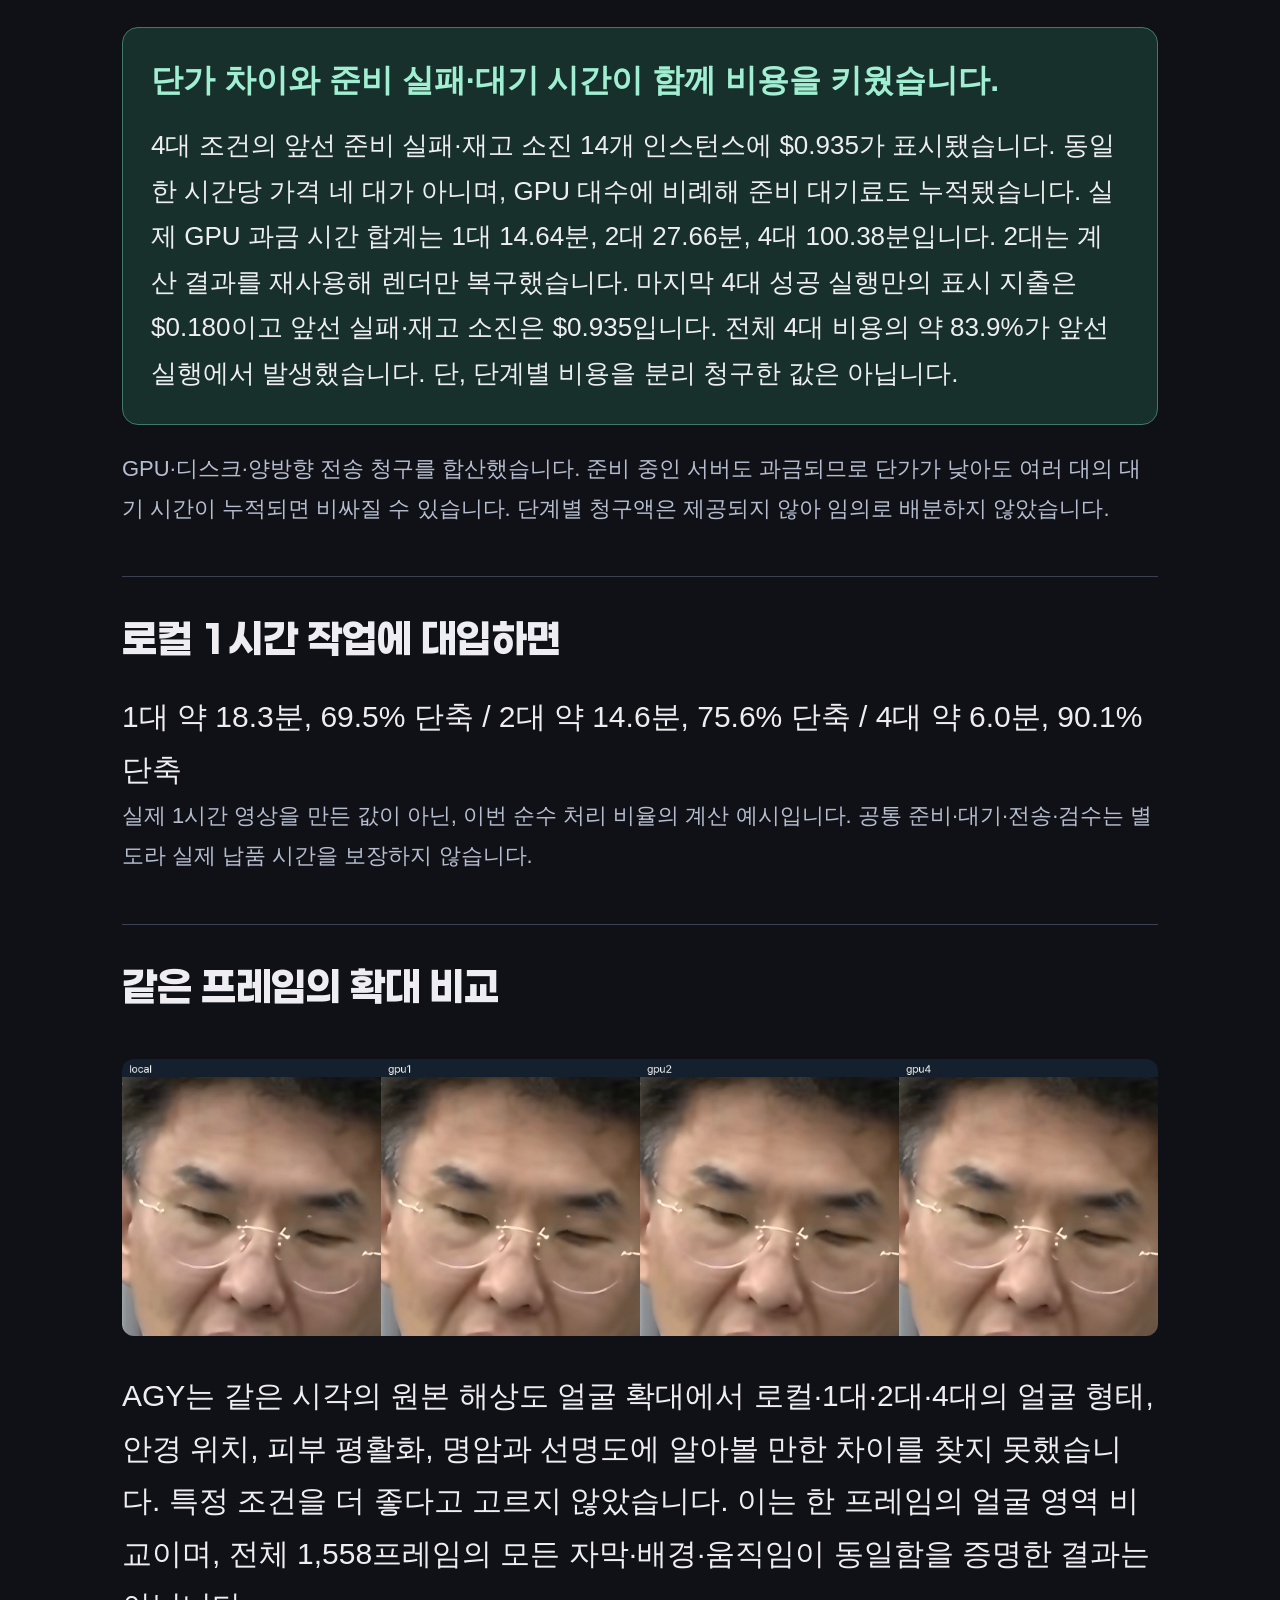
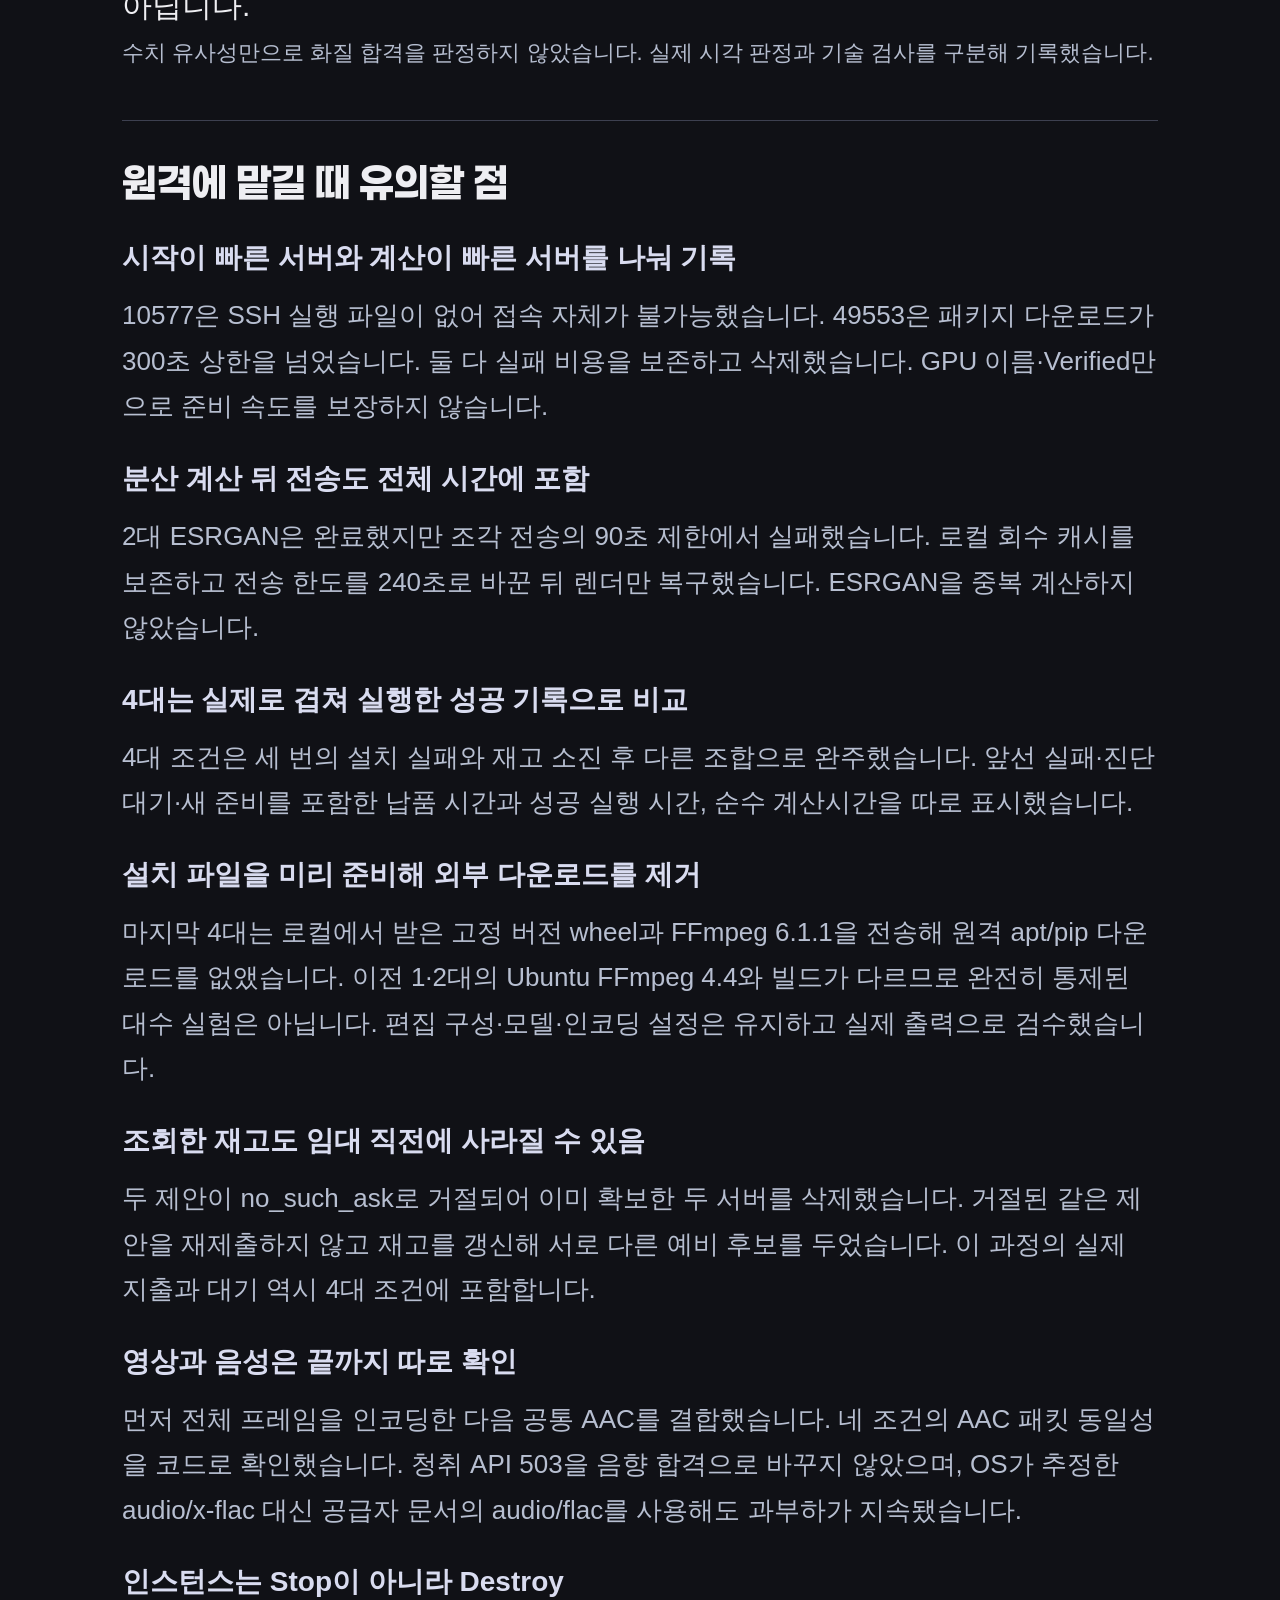
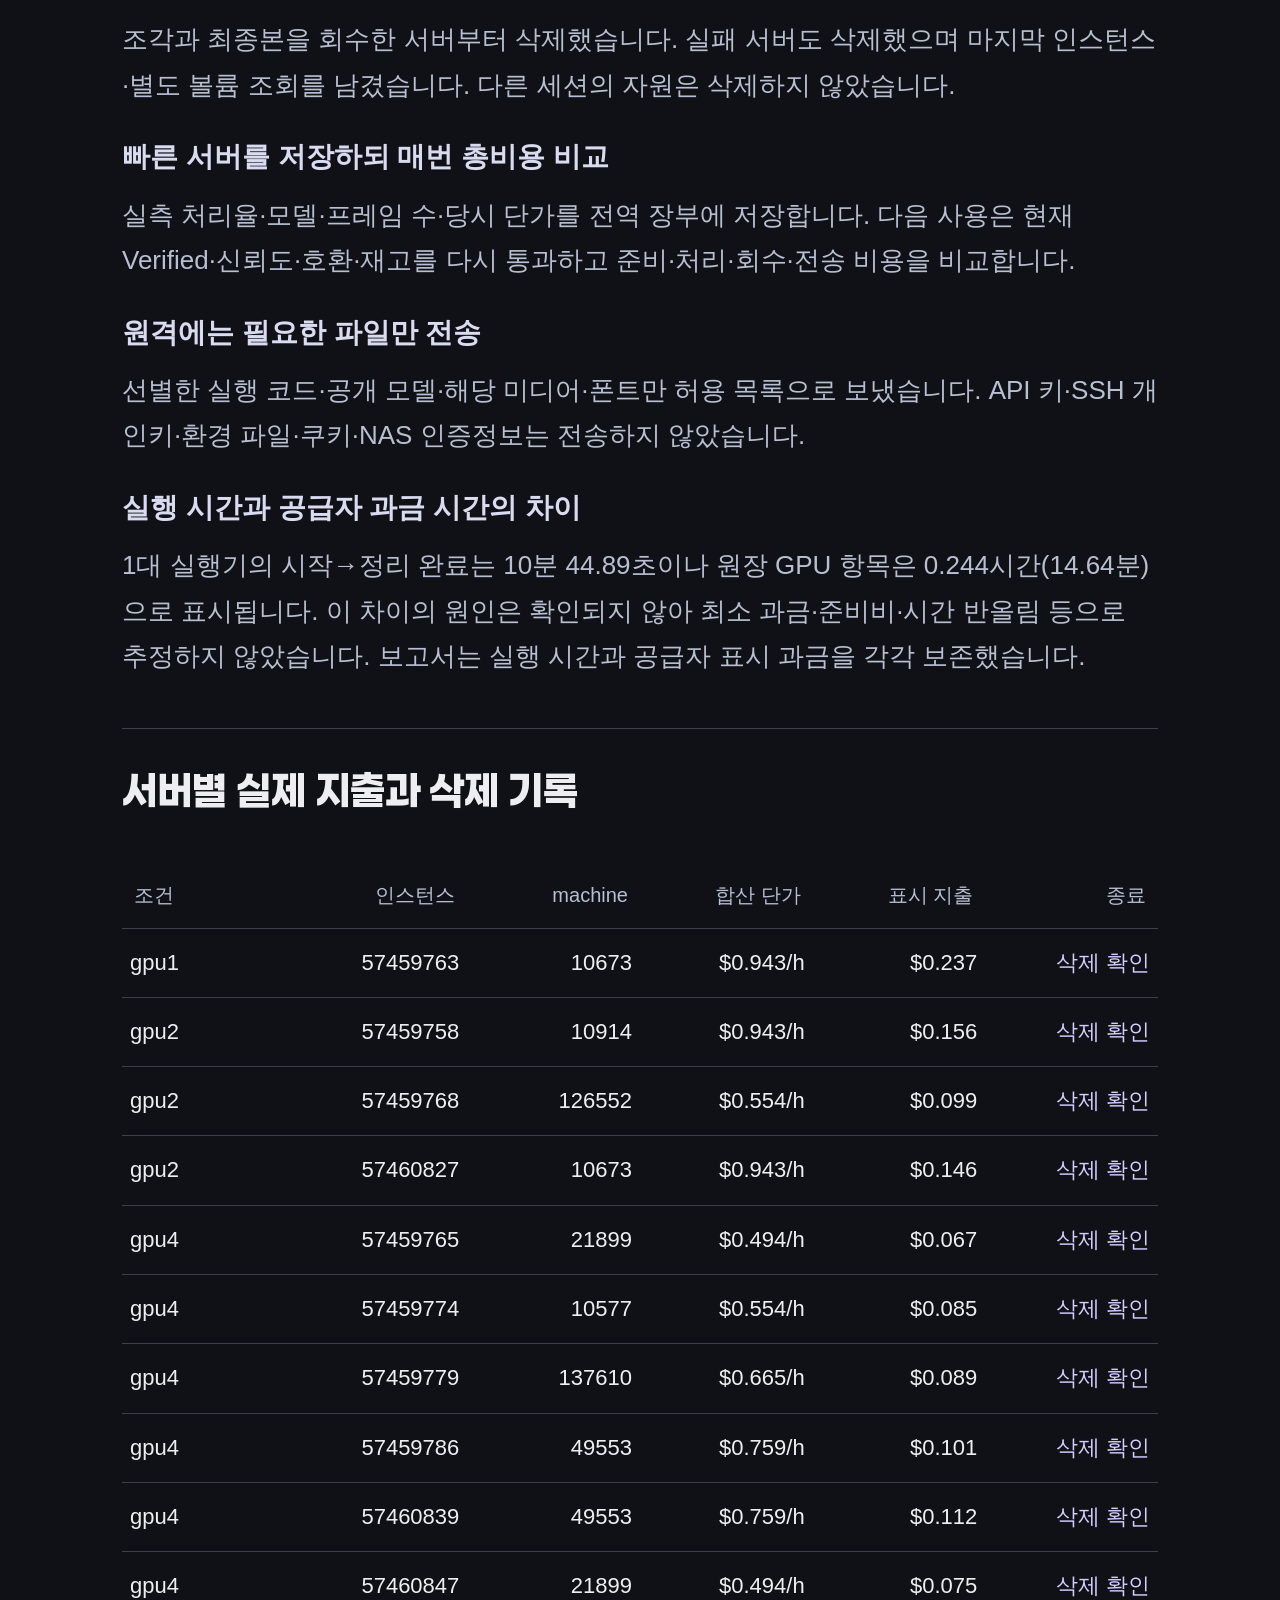
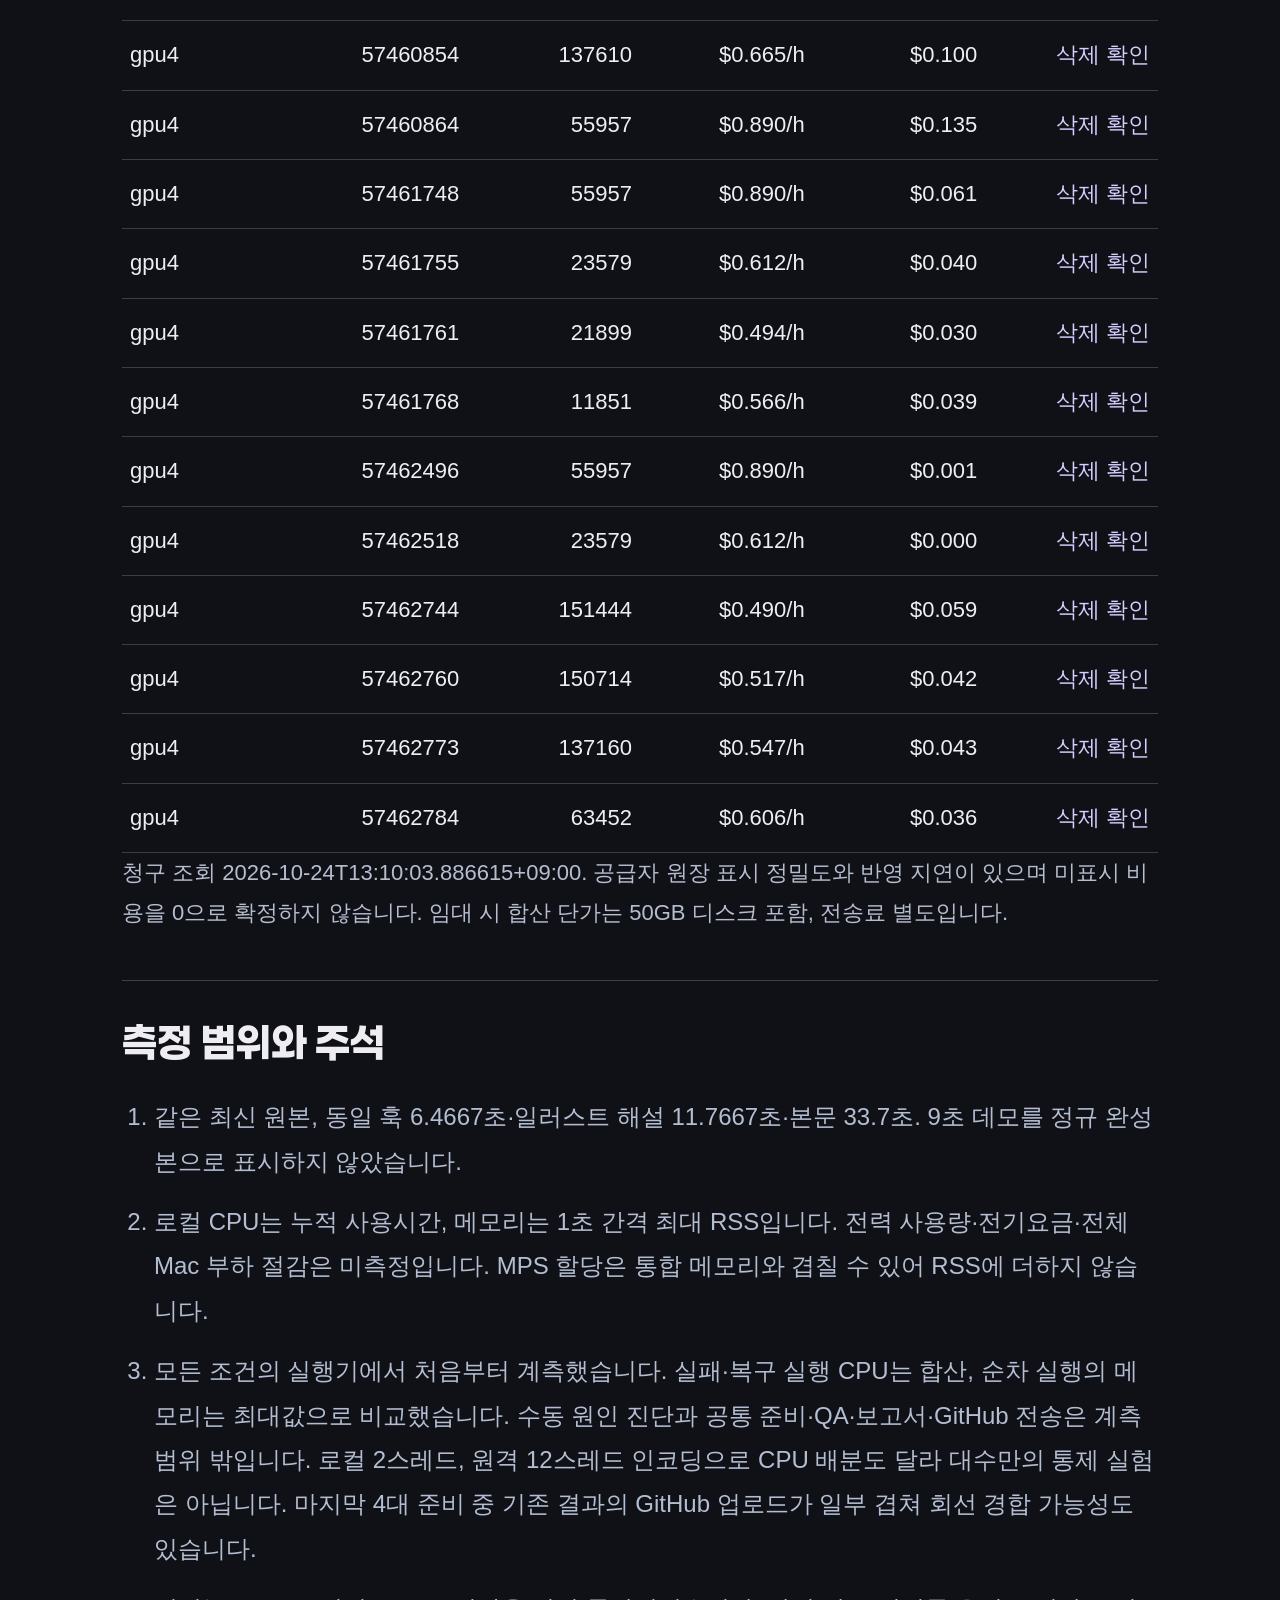
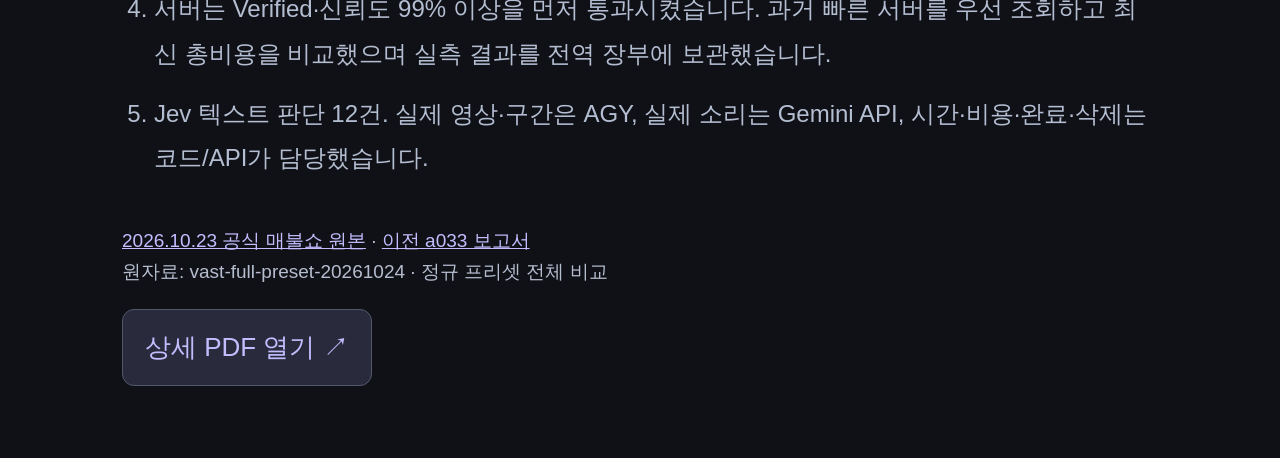
==== commit 3045aa32: "Add latest a035-a038 Vast effectiveness report and playback" ====
--- a/index.html
+++ b/index.html
@@ -9,7 +9,7 @@
 
 .completion-highlight{display:grid;gap:8px;margin-top:18px;padding:18px 14px;background:linear-gradient(135deg,#163e63,#174d45);border:1px solid #69d4b4;border-radius:14px;text-align:center}.completion-highlight span{font-size:20px;color:#ccf4f2}.completion-highlight strong{font-size:32px;line-height:1.25;color:white;font-variant-numeric:tabular-nums;white-space:nowrap}.completion-highlight b{font-size:23px;color:#8df0c5}.completion-highlight small{font-size:16px;line-height:1.35;color:#c4d6e4}.card-head{min-height:300px}
 
-header{display:flex;justify-content:space-between;gap:24px;align-items:center;margin:24px 0}header h1{font-size:48px;line-height:1.3;margin-bottom:12px}.eyebrow,.header-side{font-size:18px}.muted{font-size:24px}.video-grid .card-head{display:block;min-height:310px}.card-head h2{font-size:30px}.chip{display:inline-block;font-size:16px;margin-top:8px}.completion-highlight{margin-top:12px;padding:14px 8px}.completion-highlight strong{font-size:30px}.completion-highlight b{font-size:25px}.completion-highlight small{font-size:15px}.video-stage{height:480px;aspect-ratio:auto}.summary-value{font-size:36px}.summary-card p{font-size:25px}.summary-list div{display:block}.summary-list b{white-space:normal;display:block}.data-table{font-size:22px}.data-table th{font-size:20px}.data-table td{padding:16px 8px}.source-line{font-size:19px;color:#b5bdcf}.metric-bar{background:#292d3b;border-radius:10px;overflow:hidden;height:14px;margin:12px 0 24px}.metric-bar span{display:block;height:100%;background:#9cdfcc}.quality-img{width:100%;height:auto;border-radius:12px;margin:20px 0}@media(max-width:1000px){header{display:block}header h1{font-size:40px}.video-grid{grid-template-columns:repeat(4,minmax(255px,1fr))}.video-stage{height:440px}.data-table{min-width:850px}.summary-grid{grid-template-columns:1fr}}</style></head><body><main class="shell"><div class="eyebrow"><span class="brand">PRODUCTION / LAB</span><span>A034 · FULL PRESET BENCHMARK</span><span class="status">정규 프리셋 전체 · 네 조건 실측</span></div><header><div><h1>같은 영상, <span>네 가지 제작 방식.</span></h1><p class="muted">시민어록 v46 · 훅 + 일러스트 해설 + 완결 본문</p></div><div class="header-side">2026.10.23 공식 매불쇼 원본<br>51.93초 · 1,558프레임 · 2160 × 3840</div></header>
+header{display:flex;justify-content:space-between;gap:24px;align-items:center;margin:24px 0}header h1{font-size:48px;line-height:1.3;margin-bottom:12px}.eyebrow,.header-side{font-size:18px}.muted{font-size:24px}.video-grid .card-head{display:block;min-height:310px}.card-head h2{font-size:30px}.chip{display:inline-block;font-size:16px;margin-top:8px}.completion-highlight{margin-top:12px;padding:14px 8px}.completion-highlight strong{font-size:30px}.completion-highlight b{font-size:25px}.completion-highlight small{font-size:15px}.video-stage{height:480px;aspect-ratio:auto}.summary-value{font-size:36px}.summary-card p{font-size:25px}.summary-list div{display:block}.summary-list b{white-space:normal;display:block}.data-table{font-size:22px}.data-table th{font-size:20px}.data-table td{padding:16px 8px}.source-line{font-size:19px;color:#b5bdcf}.metric-bar{background:#292d3b;border-radius:10px;overflow:hidden;height:14px;margin:12px 0 24px}.metric-bar span{display:block;height:100%;background:#9cdfcc}.quality-img{width:100%;height:auto;border-radius:12px;margin:20px 0}@media(max-width:1000px){header{display:block}header h1{font-size:40px}.video-grid{grid-template-columns:repeat(4,minmax(255px,1fr))}.video-stage{height:440px}.data-table{min-width:850px}.summary-grid{grid-template-columns:1fr}}</style></head><body><main class="shell"><div style="padding:18px 0;font-size:25px"><a href="analysis/">새 보고서: Vast 사용 효과 · 최신 4편 비용·로컬 절감 분석 ↗</a></div><div class="eyebrow"><span class="brand">PRODUCTION / LAB</span><span>A034 · FULL PRESET BENCHMARK</span><span class="status">정규 프리셋 전체 · 네 조건 실측</span></div><header><div><h1>같은 영상, <span>네 가지 제작 방식.</span></h1><p class="muted">시민어록 v46 · 훅 + 일러스트 해설 + 완결 본문</p></div><div class="header-side">2026.10.23 공식 매불쇼 원본<br>51.93초 · 1,558프레임 · 2160 × 3840</div></header>
 <div class="toolbar"><button class="primary" id="play">4개 동시에 재생</button><button id="restart">처음으로</button><input class="timeline" id="seek" type="range" min="0" max="51.933333" step="0.033333" value="0" aria-label="전체 재생 위치"><span class="time" id="clock">00:00 / 00:52</span></div><div class="video-grid"><article class="video-card"><div class="card-head"><h2>로컬 제작</h2><span class="chip">APPLE MPS + METAL</span><div class="completion-highlight"><span>같은 위탁 공정의 로컬 실행</span><strong>25분 40.05초</strong><b>임대료 $0 · 전력 미측정</b><small>비교 기준 · 실패·복구 포함<br>순수 처리 25분 11.55초<br>공통 자산 준비·회수 후 검수 제외</small></div></div><div class="video-stage"><video id="local" data-hls="assets/local/index.m3u8" poster="assets/local.jpg" preload="metadata" playsinline controls ></video></div><div class="card-foot"><span>51.93초 · 4K · 30fps</span><div class="card-actions"><button data-play="local">▶ 개별 재생</button><button data-full="local">크게 보기 ↗</button></div></div></article><article class="video-card"><div class="card-head"><h2>Vast.ai 1대</h2><span class="chip">1 × RTX 4090</span><div class="completion-highlight"><span>입력 전송 시작 → 최종 회수</span><strong>9분 46.84초</strong><b>$0.237</b><small>61.9% 단축 · 실패·복구 포함<br>순수 처리 7분 41.44초<br>공통 자산 준비·회수 후 검수 제외</small></div></div><div class="video-stage"><video id="gpu1" data-hls="assets/gpu1/index.m3u8" poster="assets/gpu1.jpg" preload="metadata" playsinline controls muted></video></div><div class="card-foot"><span>51.93초 · 4K · 30fps</span><div class="card-actions"><button data-play="gpu1">▶ 개별 재생</button><button data-full="gpu1">크게 보기 ↗</button></div></div></article><article class="video-card"><div class="card-head"><h2>Vast.ai 2대</h2><span class="chip">2 × RTX 4090</span><div class="completion-highlight"><span>입력 전송 시작 → 최종 회수</span><strong>16분 11.20초</strong><b>$0.401</b><small>36.9% 단축 · 실패·복구 포함<br>순수 처리 6분 08.49초<br>공통 자산 준비·회수 후 검수 제외</small></div></div><div class="video-stage"><video id="gpu2" data-hls="https://daejang324-boop.github.io/a034-full-preset-media/assets/gpu2/index.m3u8" poster="assets/gpu2.jpg" preload="metadata" playsinline controls muted></video></div><div class="card-foot"><span>51.93초 · 4K · 30fps</span><div class="card-actions"><button data-play="gpu2">▶ 개별 재생</button><button data-full="gpu2">크게 보기 ↗</button></div></div></article><article class="video-card"><div class="card-head"><h2>Vast.ai 4대</h2><span class="chip">4 × RTX 4090</span><div class="completion-highlight"><span>입력 전송 시작 → 최종 회수</span><strong>37분 39.92초</strong><b>$1.115</b><small>46.7% 더 소요 · 실패·복구 포함<br>순수 처리 2분 30.20초<br>4대 정상 실행만 6분 00.92초</small></div></div><div class="video-stage"><video id="gpu4" data-hls="https://daejang324-boop.github.io/a034-full-preset-media/assets/gpu4/index.m3u8" poster="assets/gpu4.jpg" preload="metadata" playsinline controls muted></video></div><div class="card-foot"><span>51.93초 · 4K · 30fps</span><div class="card-actions"><button data-play="gpu4">▶ 개별 재생</button><button data-full="gpu4">크게 보기 ↗</button></div></div></article></div><div class="note-bar"><div class="legend"><label><input type="radio" name="audio" value="none">음소거</label><label><input type="radio" name="audio" value="local" checked>로컬 제작 소리</label><label><input type="radio" name="audio" value="gpu1" >Vast.ai 1대 소리</label><label><input type="radio" name="audio" value="gpu2" >Vast.ai 2대 소리</label><label><input type="radio" name="audio" value="gpu4" >Vast.ai 4대 소리</label></div><span id="sync">전체 재생 · 선택한 한 영상의 소리</span></div>
 <div class="report-body"><section class="section delegated-scope" id="delegated-timing"><div class="summary-kicker">공통 준비를 뺀 동일 공정 비교 · 2026.10.25 재집계</div><h2>Vast에 보낸 공정만 맞춰 비교했습니다.</h2>
 <p><b>이미지 생성·일러스트 보정·TTS·소재·자막 준비는 공통으로 한 번</b> 수행했습니다. 기존 지시→납품에는 이 준비 구간 <b>35분 28.16초</b>가 모두 들어갔습니다. 전체가 이미지 생성시간이라는 뜻은 아닙니다.</p>
